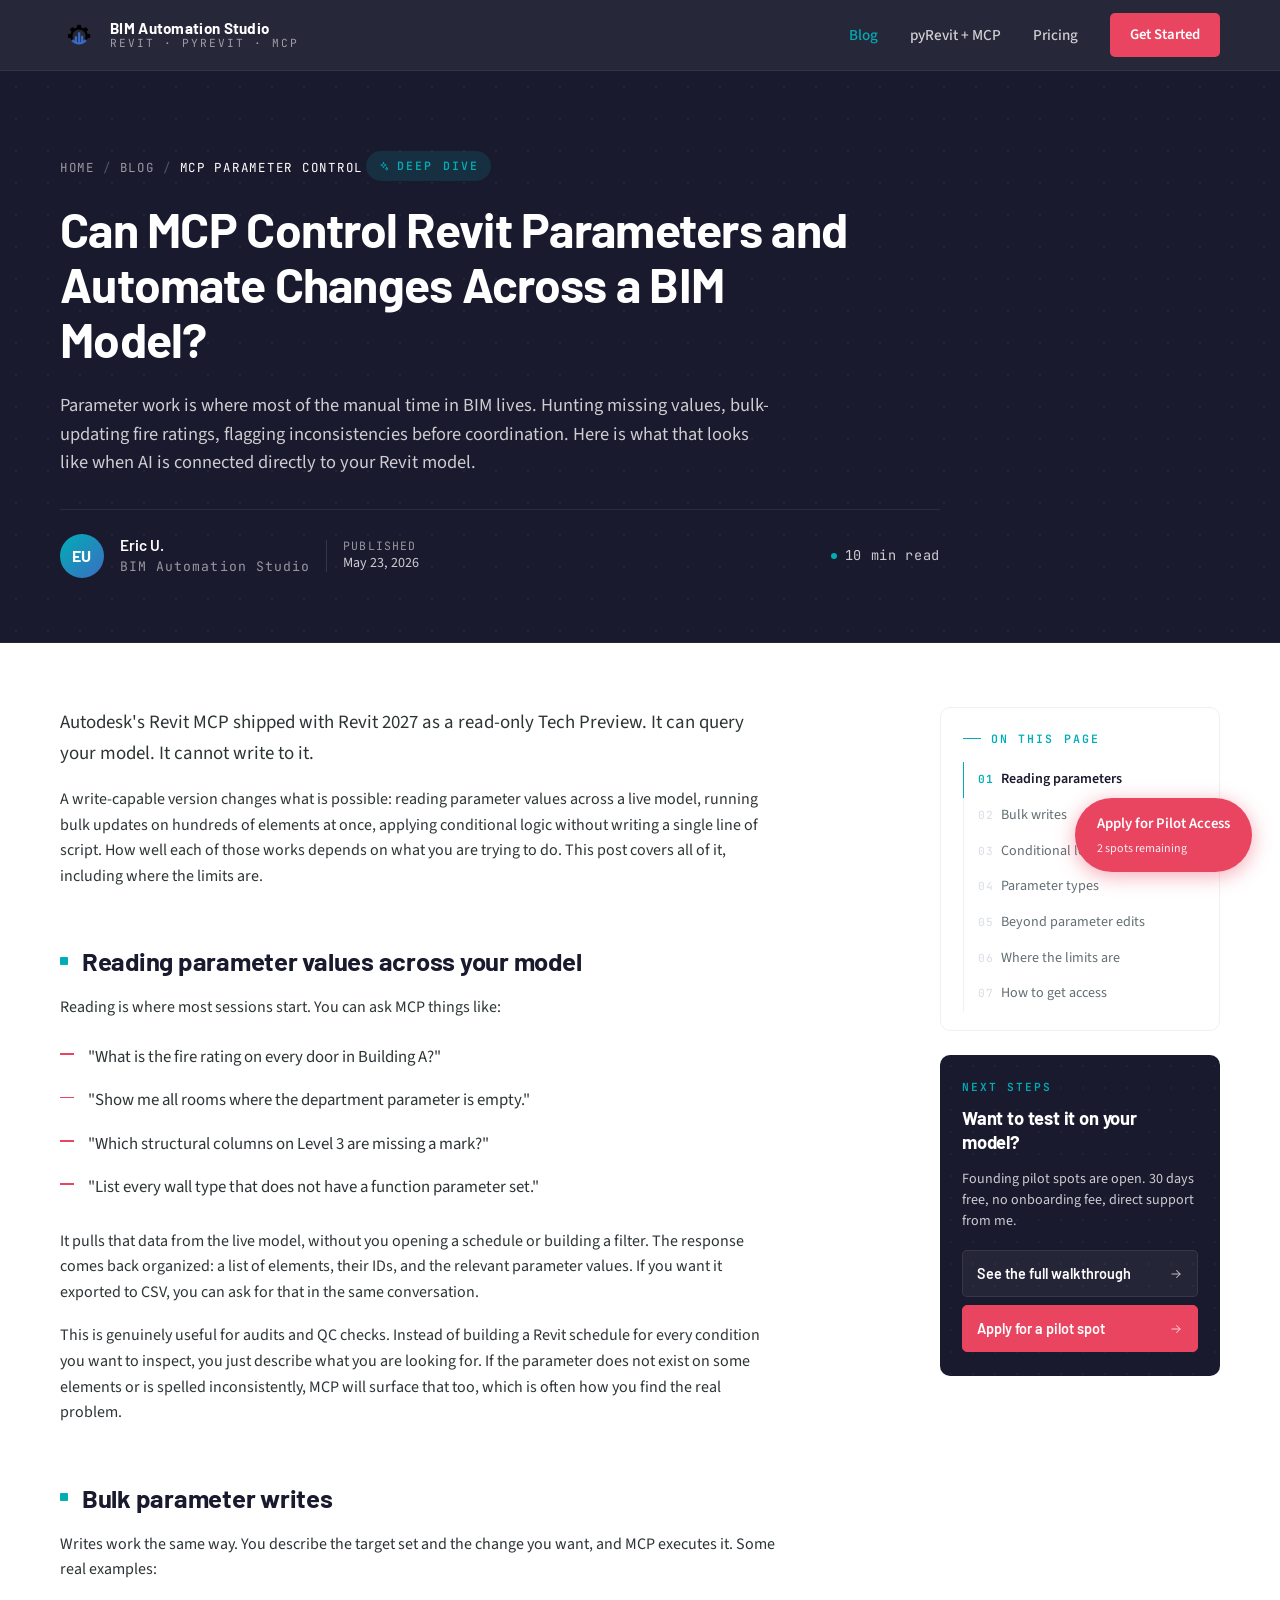
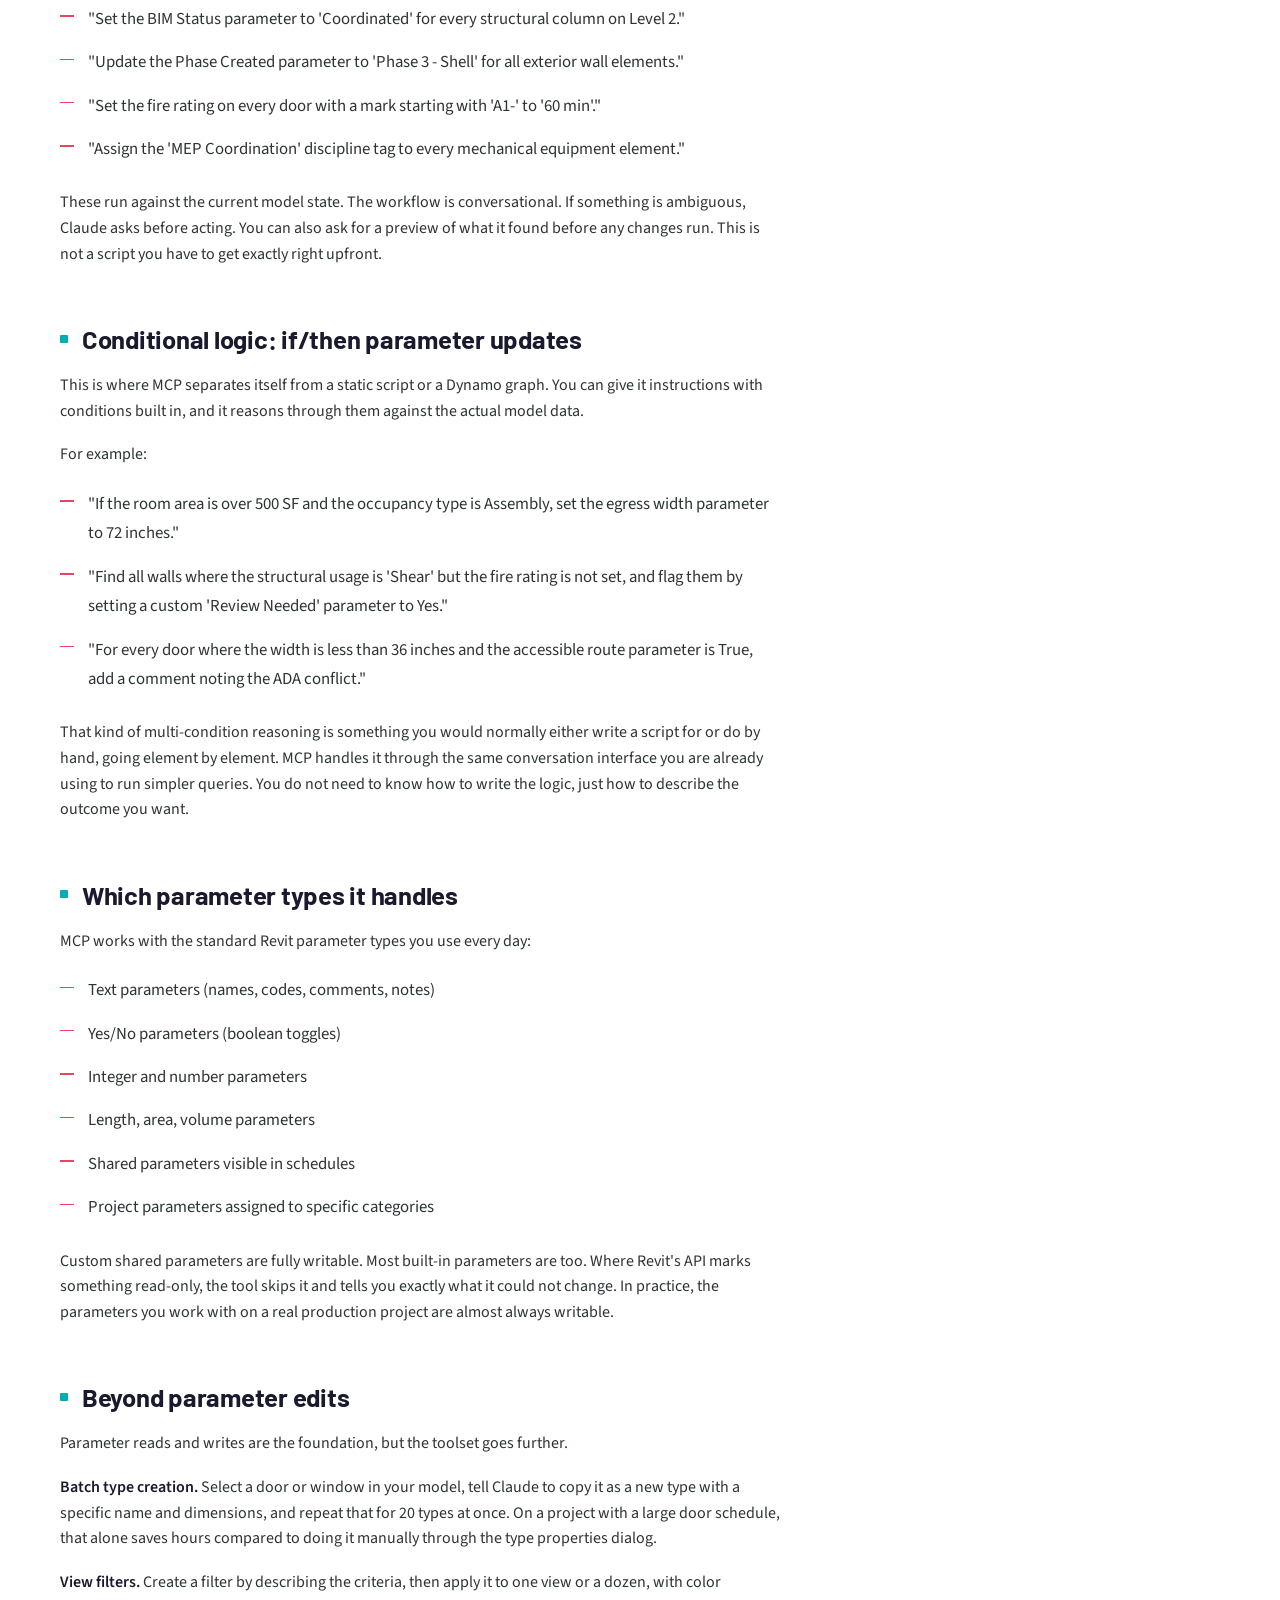
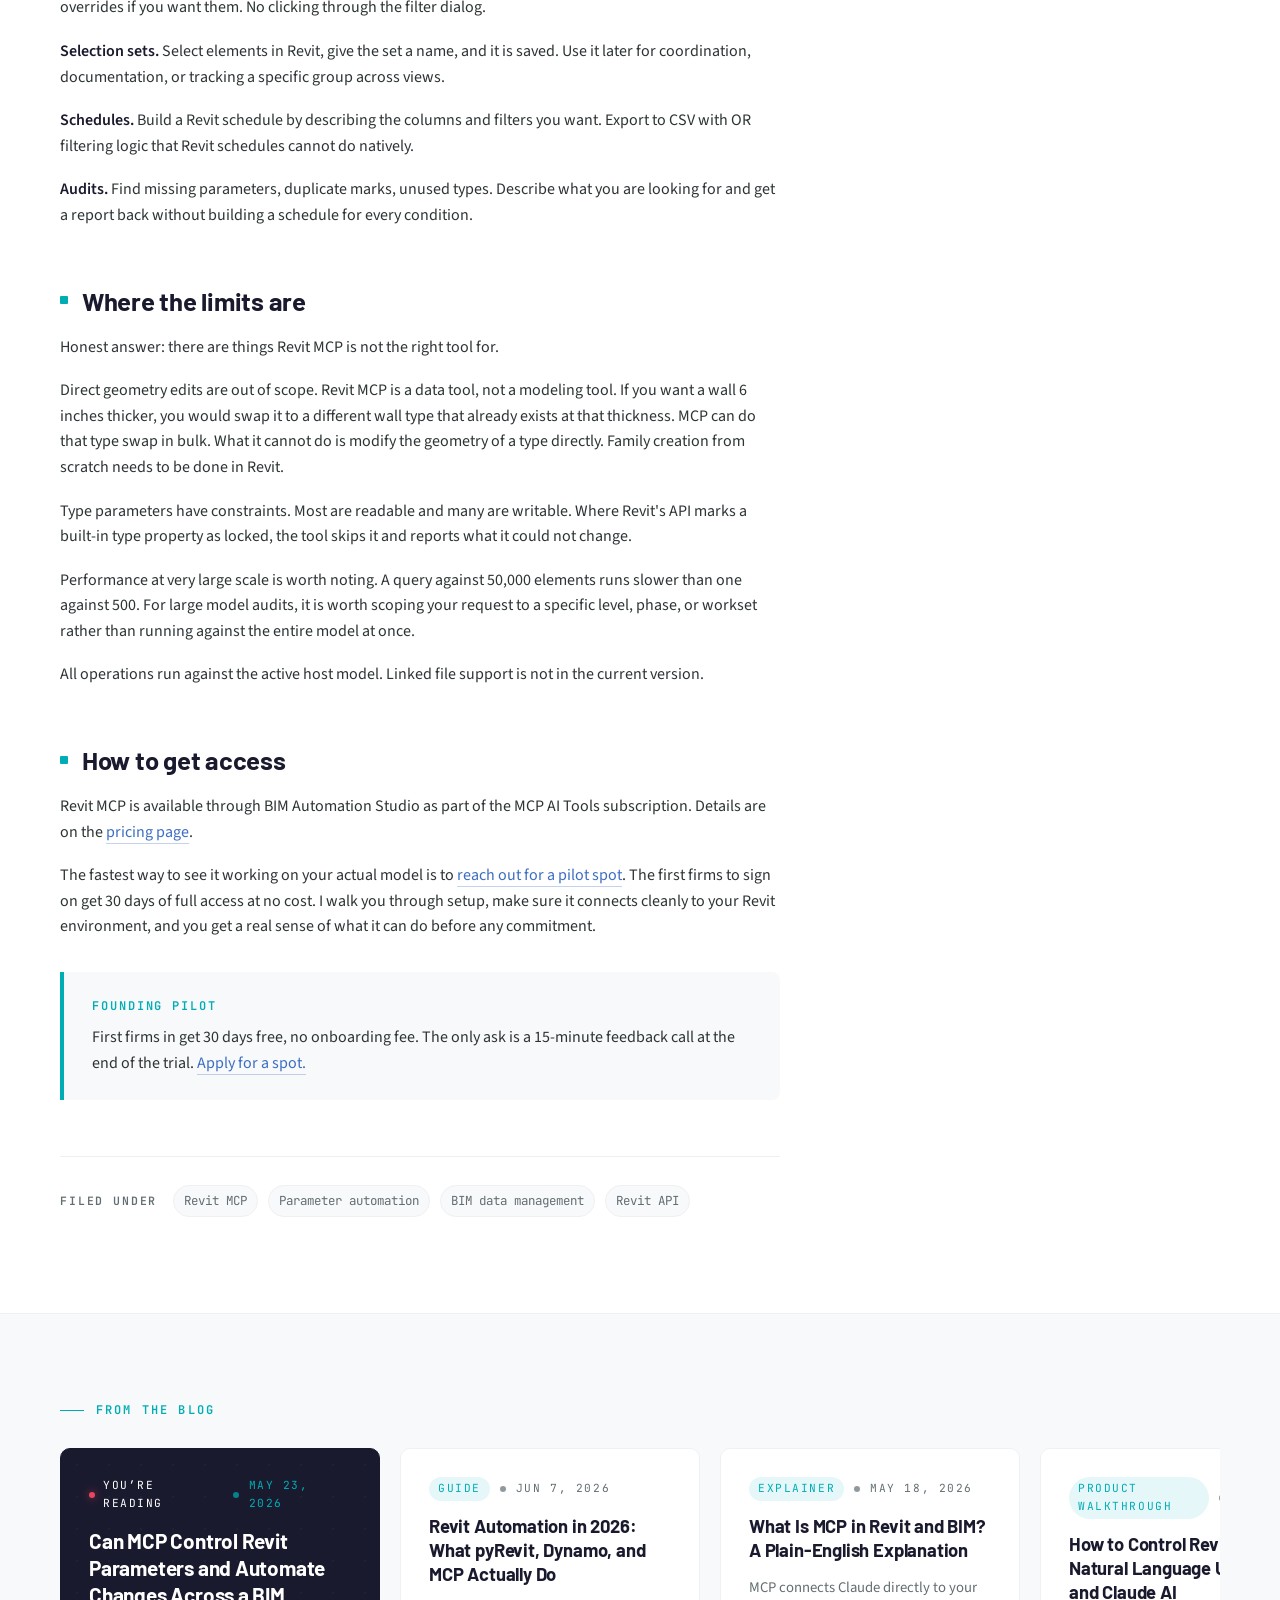
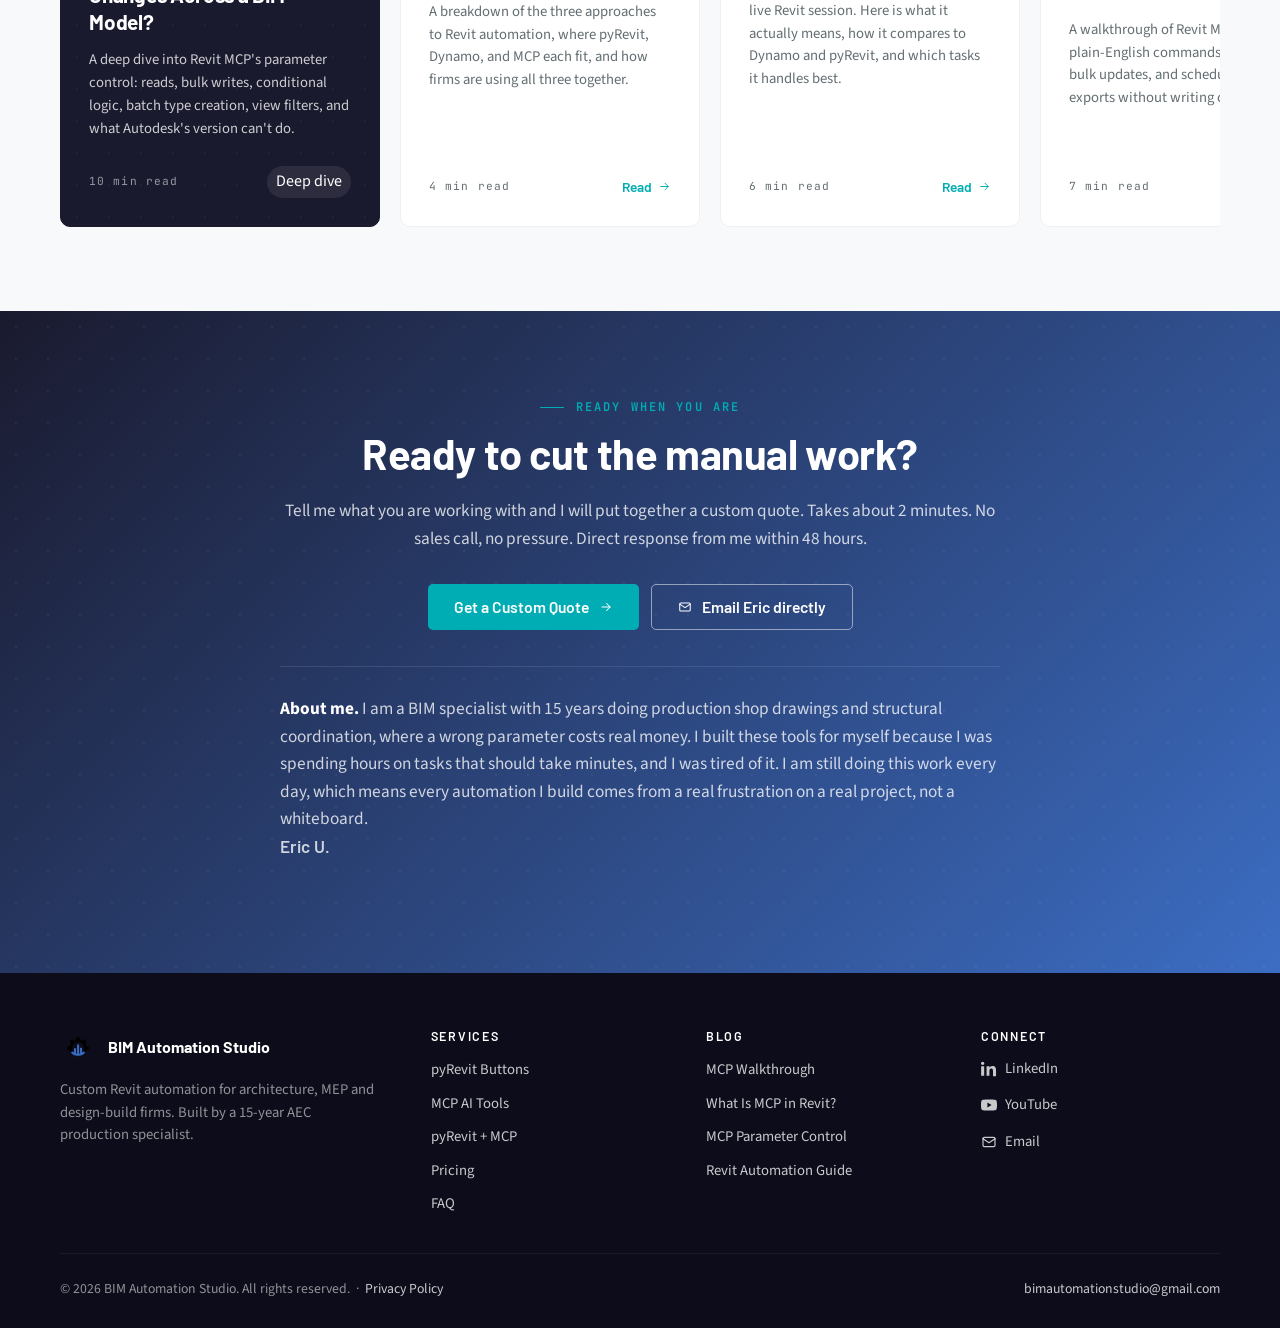
==== blog-can-mcp-control-revit-parameters.html @ d343e425 "Add VideoObject schema to Blog Post 2; sitewide swap engineering->design-build firms; homepage H1/me" ====
<!DOCTYPE html>
<html lang="en">
<head>
<meta charset="UTF-8">
<meta name="viewport" content="width=device-width, initial-scale=1.0">
<title>Can MCP Control Revit Parameters and Automate Changes Across a BIM Model? · BIM Automation Studio</title>
<meta name="description" content="MCP goes beyond Autodesk's read-only version. Here's what bulk parameter control actually looks like across 100+ elements, and where the current limits are.">
<link rel="icon" href="favicon.png">
<link rel="canonical" href="https://bim-automation-studio.github.io/blog-can-mcp-control-revit-parameters.html">

<script type="application/ld+json">
{
  "@context": "https://schema.org",
  "@type": "Article",
  "headline": "Can MCP Control Revit Parameters and Automate Changes Across a BIM Model?",
  "author": { "@type": "Person", "name": "Eric Upshur" },
  "publisher": { "@type": "Organization", "name": "BIM Automation Studio" },
  "datePublished": "2026-05-23"
}
</script>

<!-- Google Analytics -->
<script async src="https://www.googletagmanager.com/gtag/js?id=G-WV3SV10YQT"></script>
<script>
  window.dataLayer = window.dataLayer || [];
  function gtag(){dataLayer.push(arguments);}
  gtag('js', new Date());
  gtag('config', 'G-WV3SV10YQT');
</script>

<link rel="stylesheet" href="colors_and_type.css">
<style>
* { box-sizing: border-box; }
body { margin: 0; background: var(--bas-paper); }
img { max-width: 100%; display: block; }
.container { max-width: var(--container); margin: 0 auto; padding: 0 var(--container-pad); }

.eyebrow {
  font-family: var(--font-mono);
  font-size: 12px;
  letter-spacing: 0.18em;
  text-transform: uppercase;
  color: var(--bas-teal);
  font-weight: 600;
  display: inline-flex; align-items: center; gap: 12px;
}
.eyebrow::before { content:""; width:24px; height:1px; background: var(--bas-teal); display: inline-block; }

.btn {
  display: inline-flex; align-items: center; gap: 10px;
  padding: 14px 26px; border-radius: var(--radius-sm);
  font-family: var(--font-display); font-size: 0.98rem; font-weight: 600;
  text-decoration: none; border: 0; cursor: pointer;
  transition: all 0.2s ease; line-height: 1; white-space: nowrap;
}
.btn--primary { background: var(--bas-coral); color: #fff; }
.btn--primary:hover { background: #d63d56; transform: translateY(-1px); box-shadow: var(--shadow-cta); color: #fff; }
.btn--ghost { background: transparent; color: #fff; border: 1.5px solid rgba(255,255,255,0.5); }
.btn--ghost:hover { background: rgba(255,255,255,0.08); color: #fff; border-color: #fff; }
.btn--teal { background: var(--bas-teal); color: #fff; }
.btn--teal:hover { background: #019199; color: #fff; }

.nav {
  position: sticky; top: 0; z-index: 100;
  background: rgba(26,26,46,0.94);
  backdrop-filter: blur(8px);
  border-bottom: 1px solid rgba(255,255,255,0.06);
}
.nav__inner { display: flex; align-items: center; justify-content: space-between; height: 70px; }
.nav__brand { display: flex; align-items: center; gap: 12px; text-decoration: none; }
.nav__brand img { height: 38px; width: auto; }
.nav__brand-text { display: flex; flex-direction: column; line-height: 1; font-family: var(--font-display); }
.nav__brand-text strong { color: #fff; font-weight: 700; font-size: 0.95rem; letter-spacing: 0.02em; }
.nav__brand-text span { color: var(--bas-on-navy-dim); font-size: 0.7rem; letter-spacing: 0.18em; text-transform: uppercase; margin-top: 2px; font-family: var(--font-mono); }
.nav__links { display: flex; align-items: center; gap: 32px; }
.nav__link { color: var(--bas-on-navy-mut); text-decoration: none; font-size: 0.95rem; font-weight: 500; transition: color 0.2s; }
.nav__link:hover, .nav__link.active { color: var(--bas-teal); }
.nav__cta {
  background: var(--bas-coral); color: #fff; padding: 10px 20px; border-radius: var(--radius-sm);
  font-weight: 600; font-size: 0.92rem; text-decoration: none; transition: background 0.2s;
}
.nav__cta:hover { background: #d63d56; color: #fff; }
.nav__burger { display: none; background: transparent; border: 0; color: #fff; cursor: pointer; padding: 8px; line-height: 0; }

.article-hero {
  background: var(--bas-navy);
  color: #fff;
  padding: 80px 0 64px;
  position: relative; overflow: hidden;
  border-bottom: 1px solid rgba(255,255,255,0.06);
}
.article-hero::before {
  content:""; position:absolute; inset:0;
  background-image: var(--pattern-dots);
  background-size: var(--pattern-dots-size);
  opacity: 0.6; pointer-events: none;
}
.article-hero__inner { position: relative; z-index: 1; max-width: 880px; }
.article-hero__crumbs {
  display: inline-flex; align-items: center; gap: 8px;
  font-family: var(--font-mono); font-size: 0.78rem; letter-spacing: 0.14em; text-transform: uppercase;
  color: var(--bas-on-navy-dim); margin-bottom: 24px;
}
.article-hero__crumbs a { color: var(--bas-on-navy-dim); text-decoration: none; }
.article-hero__crumbs a:hover { color: var(--bas-teal); }
.article-hero__crumbs .sep { color: rgba(255,255,255,0.25); }
.article-hero__tag {
  display: inline-flex; align-items: center; gap: 8px;
  background: rgba(0,173,181,0.14); color: var(--bas-teal);
  padding: 6px 12px; border-radius: var(--radius-pill);
  font-family: var(--font-mono); font-size: 0.72rem;
  letter-spacing: 0.18em; text-transform: uppercase; font-weight: 600;
  margin-bottom: 20px;
}
.article-hero h1 {
  font-family: var(--font-display);
  font-size: clamp(2.1rem, 3.2vw + 1rem, 3rem);
  font-weight: 700; color: #fff; line-height: 1.15;
  letter-spacing: -0.015em; margin: 0 0 24px;
  max-width: 820px;
}
.article-hero__deck {
  font-size: 1.15rem; line-height: 1.55;
  color: var(--bas-on-navy-mut);
  max-width: 720px; margin: 0 0 32px;
}
.article-hero__byline {
  display: flex; align-items: center; gap: 16px;
  padding-top: 24px;
  border-top: 1px solid rgba(255,255,255,0.08);
}
.byline__avatar {
  width: 44px; height: 44px; border-radius: 50%;
  background: linear-gradient(135deg, var(--bas-teal), var(--bas-blue));
  display: grid; place-items: center;
  font-family: var(--font-display); font-weight: 700; color: #fff;
  font-size: 1rem; letter-spacing: 0.02em;
}
.byline__meta { display: flex; flex-direction: column; gap: 2px; line-height: 1.3; }
.byline__name { color: #fff; font-family: var(--font-display); font-weight: 600; font-size: 0.96rem; }
.byline__org { color: var(--bas-on-navy-dim); font-size: 0.82rem; font-family: var(--font-mono); letter-spacing: 0.08em; }
.byline__sep { width: 1px; height: 32px; background: rgba(255,255,255,0.12); }
.byline__date {
  color: var(--bas-on-navy-mut); font-size: 0.88rem; line-height: 1.3;
  display: flex; flex-direction: column;
}
.byline__date small { font-family: var(--font-mono); font-size: 0.72rem; letter-spacing: 0.1em; text-transform: uppercase; color: var(--bas-on-navy-dim); }
.byline__readtime {
  margin-left: auto;
  color: var(--bas-on-navy-mut); font-size: 0.85rem;
  font-family: var(--font-mono); letter-spacing: 0.05em;
  display: flex; align-items: center; gap: 8px;
}
.byline__readtime::before {
  content:""; width: 6px; height: 6px; border-radius: 50%;
  background: var(--bas-teal); flex-shrink: 0;
}

.article-shell {
  background: #fff;
  padding: 64px 0 96px;
}
.article-grid {
  display: grid;
  grid-template-columns: minmax(0, 1fr) 280px;
  gap: 64px;
  align-items: start;
}
.article {
  max-width: 720px;
  font-size: 1.05rem;
  line-height: 1.75;
  color: var(--bas-ink);
}
.article h2 {
  font-family: var(--font-display);
  font-size: 1.6rem;
  font-weight: 700;
  color: var(--bas-navy);
  letter-spacing: -0.01em;
  line-height: 1.25;
  margin: 56px 0 18px;
  scroll-margin-top: 90px;
  position: relative;
  padding-left: 22px;
}
.article h2::before {
  content:""; position: absolute; left: 0; top: 0.45em;
  width: 8px; height: 8px;
  background: var(--bas-teal);
  border-radius: 1px;
}
.article h2:first-child { margin-top: 0; }
.article p { margin: 0 0 18px; color: var(--bas-ink); }
.article p:first-child { font-size: 1.18rem; color: var(--bas-ink); line-height: 1.65; }
.article strong { color: var(--bas-navy); font-weight: 600; }
.article ul {
  margin: 0 0 22px;
  padding-left: 0;
  list-style: none;
}
.article ul li {
  position: relative;
  padding: 4px 0 4px 28px;
  margin-bottom: 6px;
}
.article ul li::before {
  content:"";
  position: absolute; left: 0; top: 0.85em;
  width: 14px; height: 1.5px;
  background: var(--bas-coral);
}
.article a { color: var(--bas-blue); border-bottom: 1px solid rgba(60,109,195,0.3); }
.article a:hover { color: var(--bas-teal); border-bottom-color: var(--bas-teal); }

.article-callout {
  background: var(--bas-paper);
  border-left: 4px solid var(--bas-teal);
  border-radius: 0 var(--radius-md) var(--radius-md) 0;
  padding: 24px 28px;
  margin: 32px 0;
}
.article-callout__label {
  font-family: var(--font-mono); font-size: 0.75rem;
  letter-spacing: 0.16em; text-transform: uppercase;
  color: var(--bas-teal); font-weight: 600;
  margin-bottom: 8px;
}
.article-callout p { margin: 0; font-size: 1rem; }

.article-tags {
  margin-top: 56px;
  padding-top: 28px;
  border-top: 1px solid var(--bas-line);
  display: flex; align-items: center; gap: 10px; flex-wrap: wrap;
}
.article-tags__label {
  font-family: var(--font-mono); font-size: 0.72rem;
  letter-spacing: 0.16em; text-transform: uppercase;
  color: var(--bas-ink-muted); font-weight: 600; margin-right: 6px;
}
.article-tag {
  display: inline-block;
  font-family: var(--font-mono); font-size: 0.78rem;
  padding: 4px 10px;
  background: var(--bas-paper);
  border: 1px solid var(--bas-line);
  border-radius: var(--radius-pill);
  color: var(--bas-ink-muted);
}

.sidebar {
  position: sticky;
  top: 90px;
  display: flex; flex-direction: column; gap: 24px;
}
.toc {
  background: #fff;
  border: 1px solid var(--bas-line);
  border-radius: var(--radius-lg);
  padding: 22px 22px 18px;
}
.toc__label {
  font-family: var(--font-mono); font-size: 0.72rem;
  letter-spacing: 0.18em; text-transform: uppercase;
  color: var(--bas-teal); font-weight: 600;
  margin-bottom: 14px;
  display: flex; align-items: center; gap: 10px;
}
.toc__label::before {
  content:""; width: 18px; height: 1px; background: var(--bas-teal);
}
.toc__list { list-style: none; margin: 0; padding: 0; counter-reset: toc; }
.toc__list li {
  counter-increment: toc;
  border-left: 1.5px solid var(--bas-line);
  margin: 0;
}
.toc__list li.is-active { border-left-color: var(--bas-teal); }
.toc__list a {
  display: block;
  padding: 8px 0 8px 14px;
  font-size: 0.88rem;
  color: var(--bas-ink-muted);
  text-decoration: none;
  line-height: 1.4;
  transition: color 0.15s;
  position: relative;
}
.toc__list a::before {
  content: counter(toc, decimal-leading-zero);
  font-family: var(--font-mono); font-size: 0.7rem;
  color: var(--bas-line-strong);
  margin-right: 8px;
  letter-spacing: 0.05em;
}
.toc__list a:hover { color: var(--bas-blue); }
.toc__list li.is-active a { color: var(--bas-navy); font-weight: 600; }
.toc__list li.is-active a::before { color: var(--bas-teal); }

.cta-card {
  background: var(--bas-navy);
  color: #fff;
  border-radius: var(--radius-lg);
  padding: 24px 22px;
  position: relative; overflow: hidden;
}
.cta-card::before {
  content:""; position:absolute; inset:0;
  background-image: var(--pattern-dots);
  background-size: 22px 22px;
  opacity: 0.5; pointer-events: none;
}
.cta-card > * { position: relative; z-index: 1; }
.cta-card__label {
  font-family: var(--font-mono); font-size: 0.7rem;
  letter-spacing: 0.18em; text-transform: uppercase;
  color: var(--bas-teal); font-weight: 600;
  margin-bottom: 10px;
}
.cta-card h3 {
  font-family: var(--font-display);
  font-size: 1.15rem; font-weight: 700;
  color: #fff; line-height: 1.3;
  margin: 0 0 14px;
}
.cta-card p {
  font-size: 0.88rem;
  color: var(--bas-on-navy-mut);
  line-height: 1.5;
  margin: 0 0 18px;
}
.cta-card__actions { display: flex; flex-direction: column; gap: 8px; }
.cta-card__action {
  display: flex; align-items: center; justify-content: space-between;
  padding: 11px 14px;
  background: rgba(255,255,255,0.05);
  border: 1px solid rgba(255,255,255,0.08);
  border-radius: var(--radius-sm);
  color: #fff; text-decoration: none;
  font-size: 0.9rem; font-family: var(--font-display); font-weight: 600;
  transition: all 0.2s;
}
.cta-card__action:hover { background: rgba(0,173,181,0.16); border-color: var(--bas-teal); color: #fff; }
.cta-card__action--primary { background: var(--bas-coral); border-color: var(--bas-coral); }
.cta-card__action--primary:hover { background: #d63d56; border-color: #d63d56; }
.cta-card__action svg { width: 14px; height: 14px; flex-shrink: 0; opacity: 0.7; }
.cta-card__action:hover svg { opacity: 1; transform: translateX(2px); transition: transform 0.2s; }

.final-cta { padding: 80px 0; background: var(--grad-hero); color: #fff; position: relative; overflow: hidden; text-align: center; }
.final-cta::before {
  content:""; position:absolute; inset:0;
  background-image: var(--pattern-dots);
  background-size: var(--pattern-dots-size);
  opacity: 0.7;
}
.final-cta__inner { position: relative; z-index: 1; max-width: 760px; margin: 0 auto; }
.final-cta h2 {
  color: #fff; font-family: var(--font-display);
  font-size: clamp(1.9rem, 2.6vw + 1rem, 2.6rem);
  font-weight: 700; line-height: 1.2;
  margin: 12px 0 18px;
}
.final-cta p {
  color: var(--bas-on-navy-mut);
  font-size: 1.08rem; line-height: 1.6;
  margin: 0 0 32px;
}
.final-cta__buttons {
  display: flex; gap: 12px; justify-content: center; flex-wrap: wrap;
  margin-bottom: 36px;
}
.final-cta__bio {
  margin-top: 28px; padding-top: 28px;
  border-top: 1px solid rgba(255,255,255,0.1);
  font-size: 0.95rem; color: var(--bas-on-navy-mut);
  line-height: 1.6; text-align: left;
}
.final-cta__bio strong { color: #fff; }
.final-cta__sig {
  margin-top: 14px;
  color: #fff; font-weight: 600;
  font-family: var(--font-display); letter-spacing: 0.02em;
}

.footer { background: #0c0c1a; color: var(--bas-on-navy-mut); padding: 56px 0 28px; }
.footer__top {
  display: grid; grid-template-columns: 1.4fr 1fr 1fr 1fr;
  gap: 36px;
  padding-bottom: 36px;
  border-bottom: 1px solid rgba(255,255,255,0.06);
}
.footer__brand { display: flex; align-items: center; gap: 12px; margin-bottom: 14px; }
.footer__brand img { height: 36px; }
.footer__brand strong { color: #fff; font-family: var(--font-display); font-size: 1rem; }
.footer__tag { color: var(--bas-on-navy-dim); font-size: 0.92rem; line-height: 1.55; max-width: 320px; margin: 0; }
.footer__col h4 {
  color: #fff; font-family: var(--font-display);
  font-size: 0.78rem; letter-spacing: 0.14em; text-transform: uppercase;
  margin: 0 0 14px; font-weight: 600;
}
.footer__col ul { list-style: none; margin: 0; padding: 0; display: flex; flex-direction: column; gap: 8px; }
.footer__col a {
  color: var(--bas-on-navy-mut); text-decoration: none; font-size: 0.92rem;
  display: inline-flex; align-items: center; gap: 8px;
}
.footer__col a:hover { color: var(--bas-teal); }
.footer__bottom {
  display: flex; justify-content: space-between; align-items: center;
  padding-top: 24px; font-size: 0.86rem;
  color: var(--bas-on-navy-dim);
  flex-wrap: wrap; gap: 12px;
}
.footer__bottom a { color: var(--bas-on-navy-mut); text-decoration: none; }
.footer__bottom a:hover { color: var(--bas-teal); }

.ic { width: 16px; height: 16px; stroke: currentColor; fill: none; stroke-width: 1.75; stroke-linecap: round; stroke-linejoin: round; flex-shrink: 0; }

@media (max-width: 1000px) {
  .article-grid { grid-template-columns: 1fr; gap: 40px; }
  .sidebar { position: static; order: 2; max-width: 720px; }
  .toc { display: none; }
  .footer__top { grid-template-columns: 1fr 1fr; }
}
@media (max-width: 720px) {
  .nav__links {
    display: none; position: absolute; top: 70px; left: 0; right: 0;
    background: var(--bas-navy); flex-direction: column; align-items: stretch;
    padding: 16px 20px 24px; gap: 4px;
    border-top: 1px solid rgba(255,255,255,0.06);
    border-bottom: 1px solid rgba(255,255,255,0.06);
  }
  .nav__links.open { display: flex; }
  .nav__links .nav__link { padding: 12px 0; font-size: 1rem; }
  .nav__cta { width: 100%; text-align: center; margin-top: 8px; }
  .nav__burger { display: inline-block; }
  .article-hero { padding: 48px 0 40px; }
  .article-hero h1 { font-size: 1.85rem; }
  .article-hero__deck { font-size: 1rem; }
  .article-hero__byline { flex-wrap: wrap; }
  .byline__readtime { margin-left: 0; width: 100%; padding-top: 8px; }
  .article-shell { padding: 40px 0 64px; }
  .article { font-size: 1rem; }
  .article h2 { font-size: 1.35rem; margin-top: 40px; }
  .footer__top { grid-template-columns: 1fr; }
  .footer__bottom { flex-direction: column; align-items: flex-start; }
}

/* ============================================================
   BLOG FEED: "From the blog"
   ============================================================ */
.blog-feed { background: var(--bas-paper); padding: 80px 0; border-top: 1px solid var(--bas-line); }
.blog-feed__head { display: flex; align-items: end; justify-content: space-between; margin-bottom: 36px; gap: 24px; flex-wrap: wrap; }
.blog-feed__title { font-family: var(--font-display); font-size: clamp(1.6rem, 1.4vw + 1rem, 2rem); font-weight: 700; color: var(--bas-navy); line-height: 1.2; margin: 8px 0 0; max-width: 520px; }
.blog-feed__sub { color: var(--bas-ink-muted); font-size: 1rem; line-height: 1.55; max-width: 460px; margin: 0; }
.blog-feed__scroll-wrapper { position: relative; }
.blog-feed__grid { display: flex; gap: 20px; overflow-x: auto; scroll-behavior: smooth; scrollbar-width: none; -ms-overflow-style: none; padding-bottom: 4px; }
.blog-feed__grid::-webkit-scrollbar { display: none; }
.blog-feed__arrow { position: absolute; top: 50%; transform: translateY(-50%); background: #fff; border: 1px solid var(--bas-line); width: 36px; height: 36px; border-radius: 50%; display: flex; align-items: center; justify-content: center; cursor: pointer; z-index: 10; opacity: 0; transition: opacity 0.2s; box-shadow: 0 2px 8px rgba(0,0,0,0.1); color: var(--bas-navy); }
.blog-feed__scroll-wrapper:hover .blog-feed__arrow { opacity: 1; }
.blog-feed__arrow--left { left: -18px; }
.blog-feed__arrow--right { right: -18px; }
@media (max-width: 900px) { .blog-feed__arrow { opacity: 0.8; } }
.post-card {
  display: flex; flex-direction: column; gap: 14px;
  flex: 0 0 300px; min-width: 300px;
  padding: 28px;
  background: #fff;
  border: 1px solid var(--bas-line);
  border-radius: var(--radius-lg);
  text-decoration: none; color: inherit;
  transition: transform 0.2s ease, border-color 0.2s ease, box-shadow 0.2s ease;
  position: relative;
  min-height: 240px;
}
.post-card--current { background: var(--bas-navy); color: #fff; border-color: var(--bas-navy); cursor: default; flex: 0 0 320px; min-width: 320px; }
.post-card--current::before { content:""; position:absolute; inset:0; border-radius: var(--radius-lg); background-image: var(--pattern-dots); background-size: var(--pattern-dots-size); opacity: 0.45; pointer-events: none; }
.post-card--current > * { position: relative; z-index: 1; }
.post-card--upcoming { border-style: dashed; background: transparent; cursor: default; }
.post-card:not(.post-card--current):not(.post-card--upcoming):hover { transform: translateY(-2px); border-color: var(--bas-teal); box-shadow: var(--shadow-lift); }
.post-card__meta { display: flex; align-items: center; gap: 10px; font-family: var(--font-mono); font-size: 0.7rem; letter-spacing: 0.14em; text-transform: uppercase; color: var(--bas-ink-muted); }
.post-card--current .post-card__meta { color: var(--bas-teal); }
.post-card__meta-dot { width: 6px; height: 6px; border-radius: 50%; background: currentColor; opacity: 0.7; }
.post-card__tag { background: rgba(0,173,181,0.1); color: var(--bas-teal); padding: 3px 9px; border-radius: var(--radius-pill); }
.post-card--current .post-card__tag { background: rgba(0,173,181,0.18); }
.post-card__title { font-family: var(--font-display); font-size: 1.15rem; font-weight: 700; line-height: 1.3; color: var(--bas-navy); margin: 0; }
.post-card--current .post-card__title { color: #fff; font-size: 1.3rem; }
.post-card--upcoming .post-card__title { color: var(--bas-ink-muted); font-style: italic; font-weight: 500; }
.post-card__excerpt { color: var(--bas-ink-muted); font-size: 0.92rem; line-height: 1.55; margin: 0; }
.post-card--current .post-card__excerpt { color: var(--bas-on-navy-mut); }
.post-card__foot { margin-top: auto; display: flex; align-items: center; justify-content: space-between; padding-top: 12px; }
.post-card__readtime { font-family: var(--font-mono); font-size: 0.7rem; letter-spacing: 0.1em; color: var(--bas-ink-muted); }
.post-card--current .post-card__readtime { color: var(--bas-on-navy-dim); }
.post-card__cta { font-family: var(--font-display); font-weight: 600; font-size: 0.86rem; color: var(--bas-teal); display: inline-flex; align-items: center; gap: 6px; }
.post-card__cta svg { width: 14px; height: 14px; transition: transform 0.2s ease; }
.post-card:hover .post-card__cta svg { transform: translateX(3px); }
.post-card__youre-here { display: inline-flex; align-items: center; gap: 8px; font-family: var(--font-mono); font-size: 0.7rem; letter-spacing: 0.14em; text-transform: uppercase; color: #fff; }
.post-card__youre-here::before { content:""; width: 6px; height: 6px; border-radius: 50%; background: var(--bas-coral); box-shadow: 0 0 8px rgba(233,69,96,0.7); }
.post-card__upcoming-badge { display: inline-flex; align-items: center; gap: 8px; font-family: var(--font-mono); font-size: 0.7rem; letter-spacing: 0.14em; text-transform: uppercase; color: var(--bas-ink-muted); }
.post-card__upcoming-badge::before { content:"···"; letter-spacing: 0.05em; color: var(--bas-coral); }

/* ── FLOATING CTA ── */
.floating-cta {
  position: fixed; bottom: 28px; right: 28px; z-index: 999;
  background: var(--bas-coral); color: #fff;
  padding: 14px 22px; border-radius: var(--radius-pill);
  font-family: var(--font-body); font-weight: 600; font-size: 0.92rem;
  text-decoration: none; white-space: nowrap;
  box-shadow: 0 4px 20px rgba(233,69,96,0.45);
  transition: background 0.2s, transform 0.2s, box-shadow 0.2s;
}
.floating-cta:hover { background: #d63d56; transform: translateY(-2px); box-shadow: 0 6px 28px rgba(233,69,96,0.55); color: #fff; }
</style>
</head>
<body>

<svg width="0" height="0" style="position:absolute;width:0;height:0;overflow:hidden" aria-hidden="true">
  <defs>
    <symbol id="i-arrow-right" viewBox="0 0 24 24"><path d="M5 12h14"/><path d="M13 6l6 6-6 6"/></symbol>
    <symbol id="i-mail" viewBox="0 0 24 24"><path d="M3 7l9 6 9-6"/><rect x="3" y="5" width="18" height="14" rx="2"/></symbol>
    <symbol id="i-linkedin" viewBox="0 0 24 24" fill="currentColor" stroke="none"><path d="M4.98 3.5C4.98 4.88 3.87 6 2.5 6S0 4.88 0 3.5 1.12 1 2.5 1s2.48 1.12 2.48 2.5zM.22 8h4.56v14H.22V8zM8.34 8h4.37v1.92h.06c.61-1.15 2.1-2.36 4.32-2.36 4.62 0 5.47 3.04 5.47 7v8.44h-4.56v-7.49c0-1.79-.04-4.1-2.5-4.1-2.5 0-2.88 1.95-2.88 3.97V22H8.34V8z"/></symbol>
    <symbol id="i-youtube" viewBox="0 0 24 24" fill="currentColor" stroke="none"><path d="M23.5 6.2a3 3 0 0 0-2.1-2.1C19.5 3.6 12 3.6 12 3.6s-7.5 0-9.4.5A3 3 0 0 0 .5 6.2C0 8.1 0 12 0 12s0 3.9.5 5.8a3 3 0 0 0 2.1 2.1c1.9.5 9.4.5 9.4.5s7.5 0 9.4-.5a3 3 0 0 0 2.1-2.1c.5-1.9.5-5.8.5-5.8s0-3.9-.5-5.8zM9.6 15.6V8.4l6.3 3.6-6.3 3.6z"/></symbol>
    <symbol id="i-menu" viewBox="0 0 24 24"><path d="M3 6h18"/><path d="M3 12h18"/><path d="M3 18h18"/></symbol>
    <symbol id="i-sparkles" viewBox="0 0 24 24"><path d="M12 3l1.5 4.5L18 9l-4.5 1.5L12 15l-1.5-4.5L6 9l4.5-1.5L12 3z"/><path d="M19 14l.7 2.1L22 17l-2.3.9L19 20l-.7-2.1L16 17l2.3-.9L19 14z"/></symbol>
  </defs>
</svg>

<!-- NAV -->
<header class="nav">
  <div class="container nav__inner">
    <a href="index.html" class="nav__brand" aria-label="BIM Automation Studio">
      <img src="assets/logo-transparent.png" alt="">
      <span class="nav__brand-text"><strong>BIM Automation Studio</strong><span>Revit · pyRevit · MCP</span></span>
    </a>
    <button class="nav__burger" aria-label="Menu" id="burger"><svg class="ic" style="width:24px;height:24px"><use href="#i-menu"/></svg></button>
    <nav class="nav__links" id="nav-links">
      <a href="blog.html" class="nav__link active">Blog</a>
      <a href="pyrevit-mcp.html" class="nav__link">pyRevit + MCP</a>
      <a href="pricing.html" class="nav__link">Pricing</a>
      <a href="pricing.html#get-in-touch" class="nav__cta">Get Started</a>
    </nav>
  </div>
</header>

<!-- ARTICLE HERO -->
<section class="article-hero">
  <div class="container">
    <div class="article-hero__inner">
      <div class="article-hero__crumbs">
        <a href="index.html">Home</a>
        <span class="sep">/</span>
        <a href="blog.html">Blog</a>
        <span class="sep">/</span>
        <span style="color:#fff">MCP parameter control</span>
      </div>
      <span class="article-hero__tag"><svg class="ic" style="width:11px;height:11px"><use href="#i-sparkles"/></svg> Deep dive</span>
      <h1>Can MCP Control Revit Parameters and Automate Changes Across a BIM Model?</h1>
      <p class="article-hero__deck">Parameter work is where most of the manual time in BIM lives. Hunting missing values, bulk-updating fire ratings, flagging inconsistencies before coordination. Here is what that looks like when AI is connected directly to your Revit model.</p>
      <div class="article-hero__byline">
        <div class="byline__avatar">EU</div>
        <div class="byline__meta">
          <span class="byline__name">Eric U.</span>
          <span class="byline__org">BIM Automation Studio</span>
        </div>
        <div class="byline__sep"></div>
        <div class="byline__date">
          <small>Published</small>
          <span>May 23, 2026</span>
        </div>
        <span class="byline__readtime">10 min read</span>
      </div>
    </div>
  </div>
</section>

<!-- ARTICLE BODY -->
<section class="article-shell">
  <div class="container">
    <div class="article-grid">

      <article class="article">

        <p>Autodesk's Revit MCP shipped with Revit 2027 as a read-only Tech Preview. It can query your model. It cannot write to it.</p>
        <p>A write-capable version changes what is possible: reading parameter values across a live model, running bulk updates on hundreds of elements at once, applying conditional logic without writing a single line of script. How well each of those works depends on what you are trying to do. This post covers all of it, including where the limits are.</p>

        <h2 id="reading-parameters">Reading parameter values across your model</h2>
        <p>Reading is where most sessions start. You can ask MCP things like:</p>
        <ul>
          <li>"What is the fire rating on every door in Building A?"</li>
          <li>"Show me all rooms where the department parameter is empty."</li>
          <li>"Which structural columns on Level 3 are missing a mark?"</li>
          <li>"List every wall type that does not have a function parameter set."</li>
        </ul>
        <p>It pulls that data from the live model, without you opening a schedule or building a filter. The response comes back organized: a list of elements, their IDs, and the relevant parameter values. If you want it exported to CSV, you can ask for that in the same conversation.</p>
        <p>This is genuinely useful for audits and QC checks. Instead of building a Revit schedule for every condition you want to inspect, you just describe what you are looking for. If the parameter does not exist on some elements or is spelled inconsistently, MCP will surface that too, which is often how you find the real problem.</p>

        <h2 id="bulk-writes">Bulk parameter writes</h2>
        <p>Writes work the same way. You describe the target set and the change you want, and MCP executes it. Some real examples:</p>
        <ul>
          <li>"Set the BIM Status parameter to 'Coordinated' for every structural column on Level 2."</li>
          <li>"Update the Phase Created parameter to 'Phase 3 - Shell' for all exterior wall elements."</li>
          <li>"Set the fire rating on every door with a mark starting with 'A1-' to '60 min'."</li>
          <li>"Assign the 'MEP Coordination' discipline tag to every mechanical equipment element."</li>
        </ul>
        <p>These run against the current model state. The workflow is conversational. If something is ambiguous, Claude asks before acting. You can also ask for a preview of what it found before any changes run. This is not a script you have to get exactly right upfront.</p>

        <h2 id="conditional-logic">Conditional logic: if/then parameter updates</h2>
        <p>This is where MCP separates itself from a static script or a Dynamo graph. You can give it instructions with conditions built in, and it reasons through them against the actual model data.</p>
        <p>For example:</p>
        <ul>
          <li>"If the room area is over 500 SF and the occupancy type is Assembly, set the egress width parameter to 72 inches."</li>
          <li>"Find all walls where the structural usage is 'Shear' but the fire rating is not set, and flag them by setting a custom 'Review Needed' parameter to Yes."</li>
          <li>"For every door where the width is less than 36 inches and the accessible route parameter is True, add a comment noting the ADA conflict."</li>
        </ul>
        <p>That kind of multi-condition reasoning is something you would normally either write a script for or do by hand, going element by element. MCP handles it through the same conversation interface you are already using to run simpler queries. You do not need to know how to write the logic, just how to describe the outcome you want.</p>

        <h2 id="what-types">Which parameter types it handles</h2>
        <p>MCP works with the standard Revit parameter types you use every day:</p>
        <ul>
          <li>Text parameters (names, codes, comments, notes)</li>
          <li>Yes/No parameters (boolean toggles)</li>
          <li>Integer and number parameters</li>
          <li>Length, area, volume parameters</li>
          <li>Shared parameters visible in schedules</li>
          <li>Project parameters assigned to specific categories</li>
        </ul>
        <p>Custom shared parameters are fully writable. Most built-in parameters are too. Where Revit's API marks something read-only, the tool skips it and tells you exactly what it could not change. In practice, the parameters you work with on a real production project are almost always writable.</p>

        <h2 id="beyond-parameters">Beyond parameter edits</h2>
        <p>Parameter reads and writes are the foundation, but the toolset goes further.</p>
        <p><strong>Batch type creation.</strong> Select a door or window in your model, tell Claude to copy it as a new type with a specific name and dimensions, and repeat that for 20 types at once. On a project with a large door schedule, that alone saves hours compared to doing it manually through the type properties dialog.</p>
        <p><strong>View filters.</strong> Create a filter by describing the criteria, then apply it to one view or a dozen, with color overrides if you want them. No clicking through the filter dialog.</p>
        <p><strong>Selection sets.</strong> Select elements in Revit, give the set a name, and it is saved. Use it later for coordination, documentation, or tracking a specific group across views.</p>
        <p><strong>Schedules.</strong> Build a Revit schedule by describing the columns and filters you want. Export to CSV with OR filtering logic that Revit schedules cannot do natively.</p>
        <p><strong>Audits.</strong> Find missing parameters, duplicate marks, unused types. Describe what you are looking for and get a report back without building a schedule for every condition.</p>

        <h2 id="limits">Where the limits are</h2>
        <p>Honest answer: there are things Revit MCP is not the right tool for.</p>
        <p>Direct geometry edits are out of scope. Revit MCP is a data tool, not a modeling tool. If you want a wall 6 inches thicker, you would swap it to a different wall type that already exists at that thickness. MCP can do that type swap in bulk. What it cannot do is modify the geometry of a type directly. Family creation from scratch needs to be done in Revit.</p>
        <p>Type parameters have constraints. Most are readable and many are writable. Where Revit's API marks a built-in type property as locked, the tool skips it and reports what it could not change.</p>
        <p>Performance at very large scale is worth noting. A query against 50,000 elements runs slower than one against 500. For large model audits, it is worth scoping your request to a specific level, phase, or workset rather than running against the entire model at once.</p>
        <p>All operations run against the active host model. Linked file support is not in the current version.</p>

        <h2 id="how-to-get-it">How to get access</h2>
        <p>Revit MCP is available through BIM Automation Studio as part of the MCP AI Tools subscription. Details are on the <a href="pricing.html">pricing page</a>.</p>
        <p>The fastest way to see it working on your actual model is to <a href="pricing.html#get-in-touch">reach out for a pilot spot</a>. The first firms to sign on get 30 days of full access at no cost. I walk you through setup, make sure it connects cleanly to your Revit environment, and you get a real sense of what it can do before any commitment.</p>

        <div class="article-callout">
          <div class="article-callout__label">Founding pilot</div>
          <p>First firms in get 30 days free, no onboarding fee. The only ask is a 15-minute feedback call at the end of the trial. <a href="pricing.html#get-in-touch">Apply for a spot.</a></p>
        </div>

        <div class="article-tags">
          <span class="article-tags__label">Filed under</span>
          <span class="article-tag">Revit MCP</span>
          <span class="article-tag">Parameter automation</span>
          <span class="article-tag">BIM data management</span>
          <span class="article-tag">Revit API</span>
        </div>
      </article>

      <!-- SIDEBAR -->
      <aside class="sidebar" aria-label="Article sidebar">
        <nav class="toc" aria-label="Table of contents">
          <div class="toc__label">On this page</div>
          <ol class="toc__list" id="toc-list">
            <li><a href="#reading-parameters">Reading parameters</a></li>
            <li><a href="#bulk-writes">Bulk writes</a></li>
            <li><a href="#conditional-logic">Conditional logic</a></li>
            <li><a href="#what-types">Parameter types</a></li>
            <li><a href="#beyond-parameters">Beyond parameter edits</a></li>
            <li><a href="#limits">Where the limits are</a></li>
            <li><a href="#how-to-get-it">How to get access</a></li>
          </ol>
        </nav>

        <div class="cta-card">
          <div class="cta-card__label">Next steps</div>
          <h3>Want to test it on your model?</h3>
          <p>Founding pilot spots are open. 30 days free, no onboarding fee, direct support from me.</p>
          <div class="cta-card__actions">
            <a href="blog-revit-mcp-natural-language-control.html" class="cta-card__action">
              <span>See the full walkthrough</span>
              <svg class="ic"><use href="#i-arrow-right"/></svg>
            </a>
            <a href="pricing.html#get-in-touch" class="cta-card__action cta-card__action--primary">
              <span>Apply for a pilot spot</span>
              <svg class="ic"><use href="#i-arrow-right"/></svg>
            </a>
          </div>
        </div>
      </aside>

    </div>
  </div>
</section>

<!-- BLOG FEED -->
<section class="blog-feed" aria-label="More from the blog">
  <div class="container">
    <div class="blog-feed__head" style="display:block;margin-bottom:28px;">
      <div class="eyebrow" style="color:var(--bas-teal)"><span>From the blog</span></div>
    </div>
    <div class="blog-feed__scroll-wrapper">
      <button class="blog-feed__arrow blog-feed__arrow--left" aria-label="Scroll left">
        <svg style="width:16px;height:16px" fill="none" stroke="currentColor" stroke-width="2" viewBox="0 0 24 24"><path d="M15 18l-6-6 6-6"/></svg>
      </button>
      <div class="blog-feed__grid">

        <article class="post-card post-card--current" aria-current="page">
          <div class="post-card__meta">
            <span class="post-card__youre-here">You&rsquo;re reading</span>
            <span class="post-card__meta-dot"></span>
            <span>May 23, 2026</span>
          </div>
          <h3 class="post-card__title">Can MCP Control Revit Parameters and Automate Changes Across a BIM Model?</h3>
          <p class="post-card__excerpt">A deep dive into Revit MCP's parameter control: reads, bulk writes, conditional logic, batch type creation, view filters, and what Autodesk's version can't do.</p>
          <div class="post-card__foot">
            <span class="post-card__readtime">10 min read</span>
            <span class="post-card__tag" style="background:rgba(255,255,255,0.08);color:#fff">Deep dive</span>
          </div>
        </article>

        <a href="blog-revit-workflow-automation-guide.html" class="post-card">
          <div class="post-card__meta">
            <span class="post-card__tag">Guide</span>
            <span class="post-card__meta-dot"></span>
            <span>Jun 7, 2026</span>
          </div>
          <h3 class="post-card__title">Revit Automation in 2026: What pyRevit, Dynamo, and MCP Actually Do</h3>
          <p class="post-card__excerpt">A breakdown of the three approaches to Revit automation, where pyRevit, Dynamo, and MCP each fit, and how firms are using all three together.</p>
          <div class="post-card__foot">
            <span class="post-card__readtime">4 min read</span>
            <span class="post-card__cta">Read <svg class="ic" style="width:13px;height:13px"><use href="#i-arrow-right"/></svg></span>
          </div>
        </a>

        <a href="blog-what-is-mcp-in-revit-bim.html" class="post-card">
          <div class="post-card__meta">
            <span class="post-card__tag">Explainer</span>
            <span class="post-card__meta-dot"></span>
            <span>May 18, 2026</span>
          </div>
          <h3 class="post-card__title">What Is MCP in Revit and BIM? A Plain-English Explanation</h3>
          <p class="post-card__excerpt">MCP connects Claude directly to your live Revit session. Here is what it actually means, how it compares to Dynamo and pyRevit, and which tasks it handles best.</p>
          <div class="post-card__foot">
            <span class="post-card__readtime">6 min read</span>
            <span class="post-card__cta">Read <svg class="ic" style="width:13px;height:13px"><use href="#i-arrow-right"/></svg></span>
          </div>
        </a>

        <a href="blog-revit-mcp-natural-language-control.html" class="post-card">
          <div class="post-card__meta">
            <span class="post-card__tag">Product walkthrough</span>
            <span class="post-card__meta-dot"></span>
            <span>Apr 28, 2026</span>
          </div>
          <h3 class="post-card__title">How to Control Revit with Natural Language Using MCP and Claude AI</h3>
          <p class="post-card__excerpt">A walkthrough of Revit MCP, covering plain-English commands, conditional bulk updates, and schedule and CSV exports without writing code.</p>
          <div class="post-card__foot">
            <span class="post-card__readtime">7 min read</span>
            <span class="post-card__cta">Read <svg class="ic" style="width:13px;height:13px"><use href="#i-arrow-right"/></svg></span>
          </div>
        </a>

      </div>
      <button class="blog-feed__arrow blog-feed__arrow--right" aria-label="Scroll right">
        <svg style="width:16px;height:16px" fill="none" stroke="currentColor" stroke-width="2" viewBox="0 0 24 24"><path d="M9 18l6-6-6-6"/></svg>
      </button>
    </div>
  </div>
</section>

<!-- FINAL CTA -->
<section class="final-cta" id="final-cta">
  <div class="container final-cta__inner">
    <div class="eyebrow" style="justify-content:center;display:inline-flex;color:var(--bas-teal)"><span>Ready when you are</span></div>
    <h2>Ready to cut the manual work?</h2>
    <p>Tell me what you are working with and I will put together a custom quote. Takes about 2 minutes. No sales call, no pressure. Direct response from me within 48 hours.</p>
    <div class="final-cta__buttons">
      <a href="pricing.html#get-in-touch" class="btn btn--teal">Get a Custom Quote <svg class="ic" style="width:14px;height:14px"><use href="#i-arrow-right"/></svg></a>
      <a href="mailto:bimautomationstudio@gmail.com" class="btn btn--ghost"><svg class="ic" style="width:14px;height:14px"><use href="#i-mail"/></svg> Email Eric directly</a>
    </div>
    <div class="final-cta__bio">
      <p style="margin:0"><strong>About me.</strong> I am a BIM specialist with 15 years doing production shop drawings and structural coordination, where a wrong parameter costs real money. I built these tools for myself because I was spending hours on tasks that should take minutes, and I was tired of it. I am still doing this work every day, which means every automation I build comes from a real frustration on a real project, not a whiteboard.</p>
      <p class="final-cta__sig">Eric U.</p>
    </div>
  </div>
</section>

<!-- FOOTER -->
<footer class="footer">
  <div class="container">
    <div class="footer__top">
      <div>
        <div class="footer__brand">
          <img src="assets/logo-transparent.png" alt="">
          <strong>BIM Automation Studio</strong>
        </div>
        <p class="footer__tag">Custom Revit automation for architecture, MEP and design-build firms. Built by a 15-year AEC production specialist.</p>
      </div>
      <div class="footer__col">
        <h4>Services</h4>
        <ul>
          <li><a href="index.html#services">pyRevit Buttons</a></li>
          <li><a href="index.html#services">MCP AI Tools</a></li>
          <li><a href="pyrevit-mcp.html">pyRevit + MCP</a></li>
          <li><a href="pricing.html">Pricing</a></li>
          <li><a href="pricing.html#faq">FAQ</a></li>
        </ul>
      </div>
      <div class="footer__col">
        <h4><a href="blog.html" style="color:inherit;text-decoration:none;font-size:inherit;">Blog</a></h4>
        <ul>
          <li><a href="blog-revit-mcp-natural-language-control.html">MCP Walkthrough</a></li>
          <li><a href="blog-what-is-mcp-in-revit-bim.html">What Is MCP in Revit?</a></li>
          <li><a href="blog-can-mcp-control-revit-parameters.html">MCP Parameter Control</a></li>
          <li><a href="blog-revit-workflow-automation-guide.html">Revit Automation Guide</a></li>
        </ul>
      </div>
      <div class="footer__col">
        <h4>Connect</h4>
        <ul>
          <li><a href="https://www.linkedin.com/in/ericupshur" target="_blank" rel="noreferrer"><svg class="ic"><use href="#i-linkedin"/></svg> LinkedIn</a></li>
          <li><a href="https://www.youtube.com/@BIMAutomationStudio" target="_blank" rel="noreferrer"><svg class="ic"><use href="#i-youtube"/></svg> YouTube</a></li>
          <li><a href="mailto:bimautomationstudio@gmail.com"><svg class="ic"><use href="#i-mail"/></svg> Email</a></li>
        </ul>
      </div>
    </div>
    <div class="footer__bottom">
      <span>© 2026 BIM Automation Studio. All rights reserved.  ·  <a href="privacy-policy.html">Privacy Policy</a></span>
      <span><a href="mailto:bimautomationstudio@gmail.com">bimautomationstudio@gmail.com</a></span>
    </div>
  </div>
</footer>

<script>
  document.getElementById('burger').addEventListener('click', function() {
    document.getElementById('nav-links').classList.toggle('open');
  });
  document.querySelectorAll('#nav-links a').forEach(function(a){
    a.addEventListener('click', function(){ document.getElementById('nav-links').classList.remove('open'); });
  });
  (function() {
    var headings = Array.prototype.slice.call(document.querySelectorAll('.article h2[id]'));
    var tocLinks = document.querySelectorAll('#toc-list a');
    if (!headings.length) return;
    var pinnedUntil = 0;
    function setActive(id) {
      tocLinks.forEach(function(l) {
        l.parentElement.classList.toggle('is-active', l.getAttribute('href') === '#' + id);
      });
    }
    function update() {
      if (Date.now() < pinnedUntil) return;
      var threshold = 140;
      var active = headings[0].id;
      for (var i = 0; i < headings.length; i++) {
        if (headings[i].getBoundingClientRect().top - threshold <= 0) {
          active = headings[i].id;
        } else { break; }
      }
      setActive(active);
    }
    window.addEventListener('scroll', update, { passive: true });
    window.addEventListener('resize', update);
    tocLinks.forEach(function(l) {
      l.addEventListener('click', function() {
        setActive(l.getAttribute('href').slice(1));
        pinnedUntil = Date.now() + 800;
      });
    });
    update();
  })();
</script>

<a href="pricing.html#get-in-touch" class="floating-cta" onclick="gtag('event','cta_click',{event_category:'floating',event_label:'blog_mcp_params_floating'})">Apply for Pilot Access<span style="display:block;font-size:0.75rem;font-weight:400;opacity:0.9;margin-top:3px;white-space:normal;">2 spots remaining</span></a>

<script>
(function() {
  document.querySelectorAll('.blog-feed__scroll-wrapper').forEach(function(wrapper) {
    var grid = wrapper.querySelector('.blog-feed__grid');
    var leftBtn = wrapper.querySelector('.blog-feed__arrow--left');
    var rightBtn = wrapper.querySelector('.blog-feed__arrow--right');
    var interval;
    function startScroll(dir) { interval = setInterval(function() { grid.scrollLeft += dir * 6; }, 16); }
    function stopScroll() { clearInterval(interval); }
    leftBtn.addEventListener('mouseenter', function() { startScroll(-1); });
    leftBtn.addEventListener('mouseleave', stopScroll);
    rightBtn.addEventListener('mouseenter', function() { startScroll(1); });
    rightBtn.addEventListener('mouseleave', stopScroll);
  });
})();
</script>

</body>
</html>
                                                                                                                                                                                                                                                                                            
---- colors_and_type.css ----
/* =========================================================================
   BIM Automation Studio — Colors & Type Tokens
   Source: brand-locked logo colors + design brief + bim-automation-studio.github.io
   ========================================================================= */

@import url("https://fonts.googleapis.com/css2?family=Barlow:wght@400;500;600;700;800&family=Source+Sans+3:wght@400;500;600;700&family=JetBrains+Mono:wght@400;500;600&display=swap");

:root {
    /* ── Brand colors (locked to logo — DO NOT CHANGE) ─────────────── */
    --bas-navy:        #1a1a2e;   /* deep navy — hero / dark sections */
    --bas-blue:        #3c6dc3;   /* primary action / links */
    --bas-teal:        #00adb5;   /* secondary / interactive accent */
    --bas-coral:       #e94560;   /* accent / urgency / single CTA */
    --bas-gold:        #ffd700;   /* hero pricing callout only */

    /* ── Neutrals ───────────────────────────────────────────────────── */
    --bas-ink:         #2d3436;   /* body text on light */
    --bas-ink-muted:   #636e72;   /* secondary copy / labels */
    --bas-paper:       #f8f9fa;   /* light background */
    --bas-white:       #ffffff;
    --bas-line:        #eef0f3;   /* hairlines */
    --bas-line-strong: #d8dde3;

    /* Dark-surface neutrals (for navy backgrounds) */
    --bas-navy-100:    #2a2a44;   /* one step lighter than navy */
    --bas-navy-200:    #3a3a5c;
    --bas-on-navy:     #ffffff;
    --bas-on-navy-mut: rgba(255,255,255,0.78);
    --bas-on-navy-dim: rgba(255,255,255,0.55);

    /* ── Semantic state colors ──────────────────────────────────────── */
    --bas-success:     #2e7d32;
    --bas-success-bg:  #e8f5e9;
    --bas-info:        #1565c0;
    --bas-info-bg:     #e3f2fd;
    --bas-danger:      #b71c1c;
    --bas-danger-bg:   #fce4ec;
    --bas-warn:        #946200;
    --bas-warn-bg:     #fff4d6;

    /* ── Foreground / background semantic ───────────────────────────── */
    --fg-1:            var(--bas-ink);          /* primary body */
    --fg-2:            var(--bas-ink-muted);    /* secondary copy */
    --fg-accent:       var(--bas-blue);         /* link / brand action */
    --fg-on-dark:      var(--bas-on-navy);
    --bg-page:         var(--bas-white);
    --bg-soft:         var(--bas-paper);
    --bg-dark:         var(--bas-navy);

    /* ── Type families ──────────────────────────────────────────────── */
    --font-display:    "Barlow", -apple-system, BlinkMacSystemFont, "Segoe UI", sans-serif;
    --font-body:       "Source Sans 3", -apple-system, BlinkMacSystemFont, "Segoe UI", sans-serif;
    --font-mono:       "JetBrains Mono", ui-monospace, SFMono-Regular, Menlo, Consolas, monospace;

    /* ── Type scale (display / Barlow) ──────────────────────────────── */
    --type-display-xl:  clamp(2.75rem, 4.5vw + 1rem, 3.75rem);   /* hero h1 */
    --type-display-lg:  clamp(2.25rem, 3vw + 1rem, 3rem);
    --type-display-md:  2.2rem;     /* section h2 */
    --type-display-sm:  1.6rem;     /* card h3 / large */
    --type-h3:          1.3rem;
    --type-h4:          1.05rem;

    /* Body / Source Sans 3 */
    --type-body-lg:     1.2rem;     /* hero subtitle */
    --type-body:        1rem;
    --type-body-sm:     0.92rem;
    --type-caption:     0.82rem;
    --type-overline:    0.78rem;    /* uppercase labels */

    /* ── Line heights ───────────────────────────────────────────────── */
    --lh-tight:         1.15;
    --lh-snug:          1.3;
    --lh-normal:        1.6;
    --lh-relaxed:       1.7;

    /* ── Weights ────────────────────────────────────────────────────── */
    --w-regular:        400;
    --w-medium:         500;
    --w-semi:           600;
    --w-bold:           700;

    /* ── Spacing scale (8 / 4 hybrid) ───────────────────────────────── */
    --space-0:          0;
    --space-1:          4px;
    --space-2:          8px;
    --space-3:          12px;
    --space-4:          16px;
    --space-5:          24px;
    --space-6:          32px;
    --space-7:          48px;
    --space-8:          64px;
    --space-9:          80px;
    --space-10:         96px;       /* major section padding (5rem) */

    /* ── Radii ──────────────────────────────────────────────────────── */
    --radius-xs:        4px;
    --radius-sm:        5px;        /* buttons / inputs */
    --radius-md:        8px;
    --radius-lg:        10px;       /* cards (most common) */
    --radius-xl:        12px;       /* product blocks / examples */
    --radius-pill:      999px;

    /* ── Borders ────────────────────────────────────────────────────── */
    --border-hair:      1px solid var(--bas-line);
    --border-soft:      2px solid var(--bas-paper);
    --border-strong:    1px solid var(--bas-line-strong);
    --accent-stripe:    4px solid var(--bas-teal);     /* service-card left border */
    --accent-stripe-coral: 5px solid var(--bas-coral); /* bundle product block */

    /* ── Shadows / elevation ────────────────────────────────────────── */
    --shadow-1:         0 2px 10px rgba(0,0,0,0.10);   /* navbar */
    --shadow-2:         0 3px 12px rgba(0,0,0,0.07);   /* small cards */
    --shadow-3:         0 5px 15px rgba(0,0,0,0.10);   /* problem cards */
    --shadow-4:         0 5px 20px rgba(0,0,0,0.08);   /* product blocks */
    --shadow-lift:      0 12px 30px rgba(0,0,0,0.12);  /* hover lift */
    --shadow-cta:       0 10px 30px rgba(233, 69, 96, 0.40); /* coral CTA glow */
    --shadow-cta-teal:  0 10px 30px rgba(0, 173, 181, 0.40);

    /* ── Gradients (use sparingly — hero / contact / banner) ────────── */
    --grad-hero:        linear-gradient(135deg, var(--bas-navy) 0%, var(--bas-blue) 100%);
    --grad-bundle:      linear-gradient(135deg, var(--bas-blue) 0%, var(--bas-coral) 100%);
    --grad-pair:        linear-gradient(135deg, var(--bas-blue) 0%, var(--bas-teal) 100%);

    /* ── Hero dot pattern overlay ───────────────────────────────────── */
    --pattern-dots: radial-gradient(circle, rgba(255,255,255,0.07) 1px, transparent 1px);
    --pattern-dots-size: 32px 32px;

    /* ── Motion ─────────────────────────────────────────────────────── */
    --ease-standard:    ease;
    --dur-fast:         0.2s;
    --dur-base:         0.3s;
    --dur-slow:         0.6s;
    --dur-fade-up:      0.65s;

    /* ── Layout ─────────────────────────────────────────────────────── */
    --container:        1200px;
    --container-pad:    20px;
    --section-pad-y:    5rem;       /* 80px */
    --scroll-pad-top:   80px;       /* sticky nav clearance */
}

/* =========================================================================
   Semantic element styles — use these directly on h1/h2/p/a/code etc.
   ========================================================================= */

html { scroll-padding-top: var(--scroll-pad-top); }

body {
    font-family: var(--font-body);
    font-weight: var(--w-regular);
    line-height: var(--lh-normal);
    color: var(--fg-1);
    background: var(--bg-page);
}

h1, h2, h3, h4, h5 {
    font-family: var(--font-display);
    line-height: var(--lh-tight);
    color: var(--fg-1);
    font-weight: var(--w-bold);
    letter-spacing: -0.01em;
}

h1 { font-size: var(--type-display-xl); }
h2 { font-size: var(--type-display-md); color: var(--bas-blue); }
h3 { font-size: var(--type-h3); }
h4 { font-size: var(--type-h4); }

p  { font-size: var(--type-body); line-height: var(--lh-normal); }

a  {
    color: var(--bas-blue);
    text-decoration: none;
    transition: color var(--dur-base) var(--ease-standard);
}
a:hover { color: var(--bas-teal); }

small, .caption { font-size: var(--type-caption); color: var(--fg-2); }

.overline {
    font-size: var(--type-overline);
    text-transform: uppercase;
    letter-spacing: 0.08em;
    color: var(--fg-2);
    font-weight: var(--w-semi);
}

code, pre, kbd {
    font-family: var(--font-mono);
    font-size: 0.95em;
}

code {
    background: var(--bas-paper);
    color: var(--bas-navy);
    padding: 0.12em 0.4em;
    border-radius: var(--radius-xs);
}

pre {
    background: var(--bas-navy);
    color: var(--bas-on-navy);
    padding: var(--space-5);
    border-radius: var(--radius-lg);
    overflow-x: auto;
    line-height: var(--lh-snug);
}
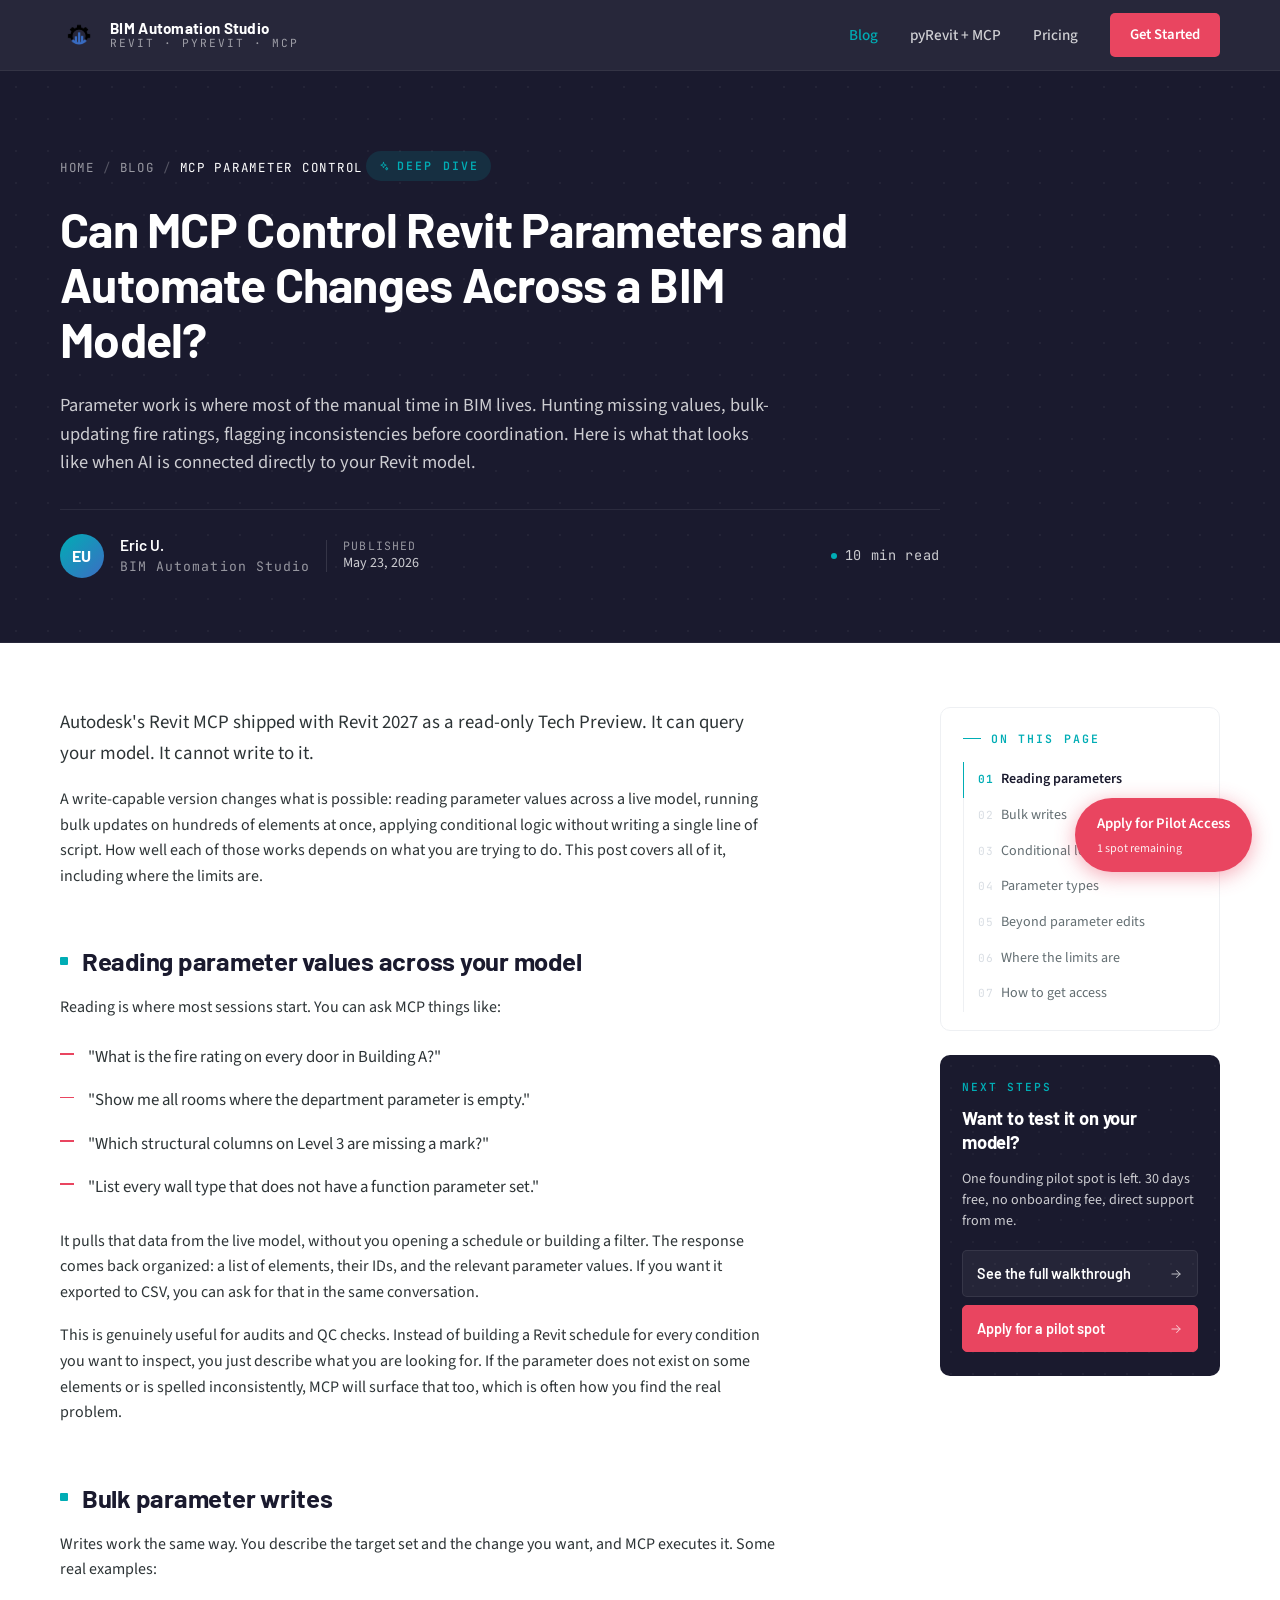
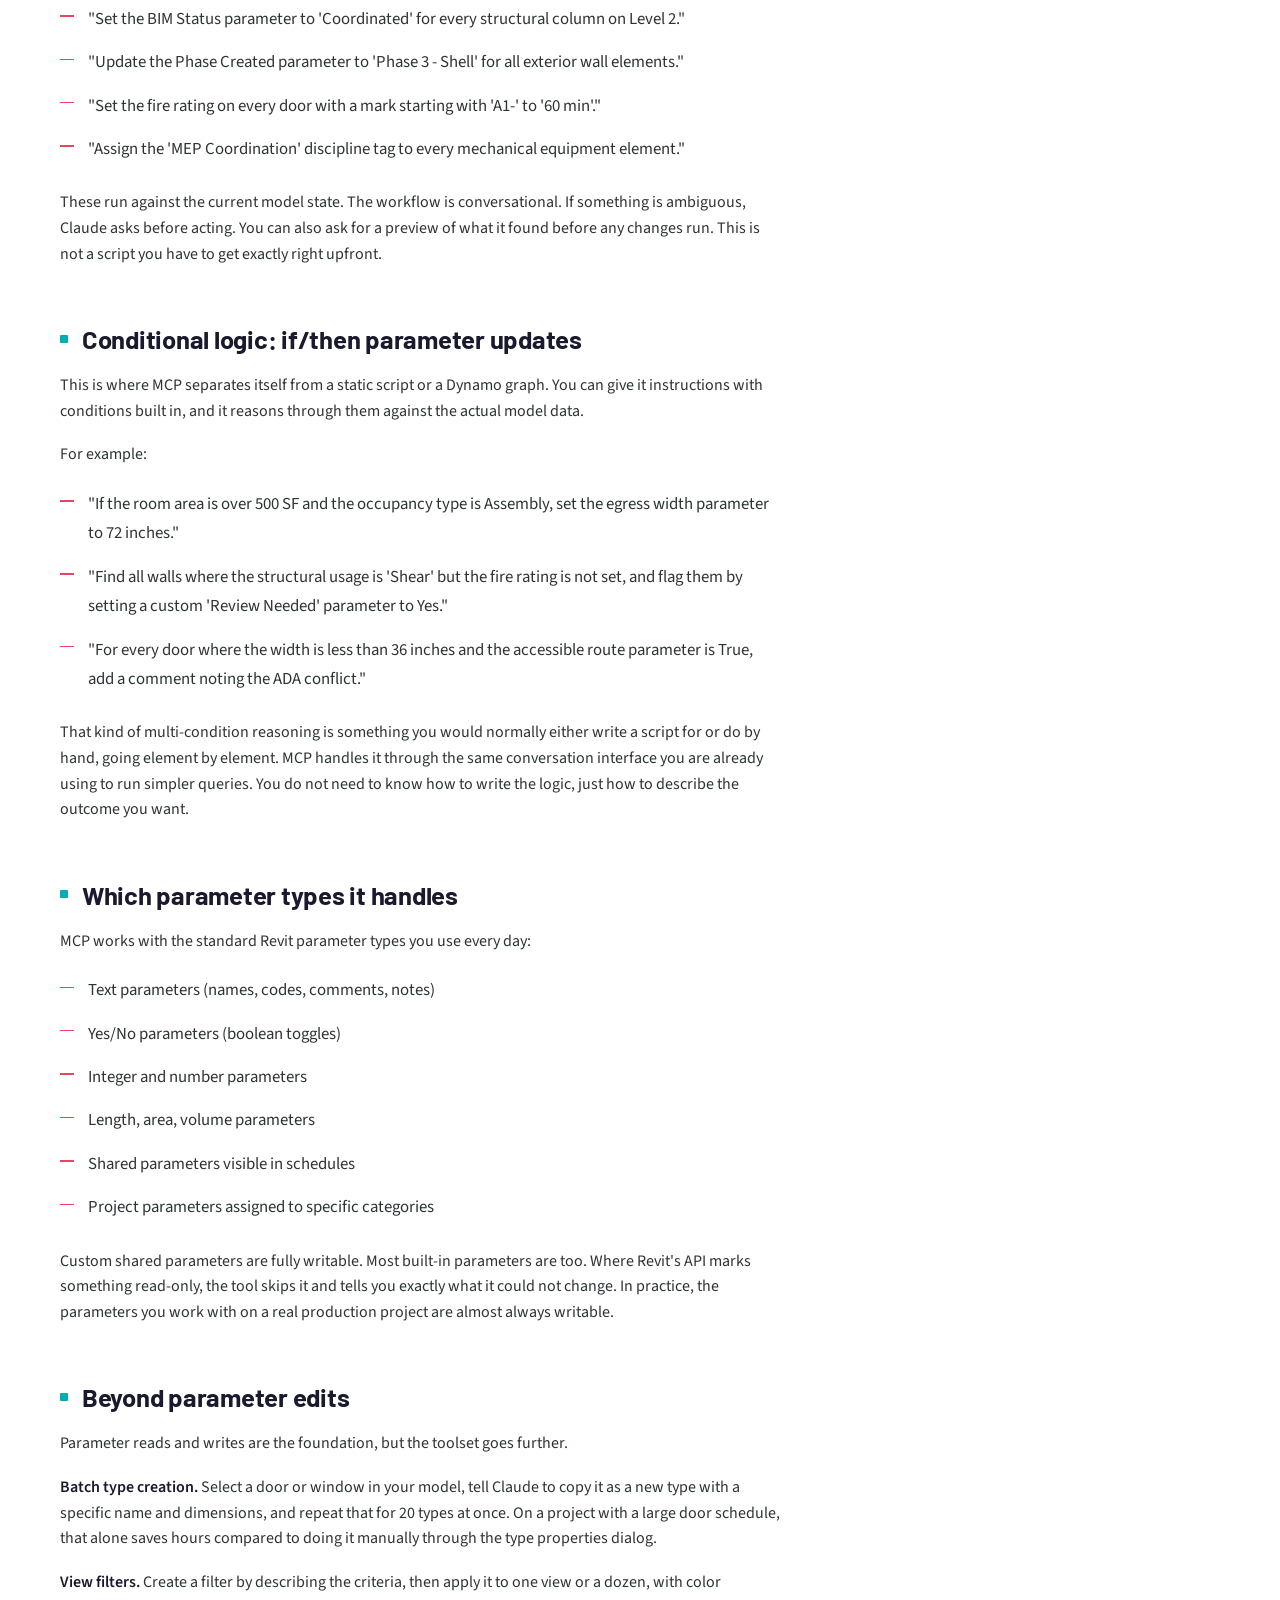
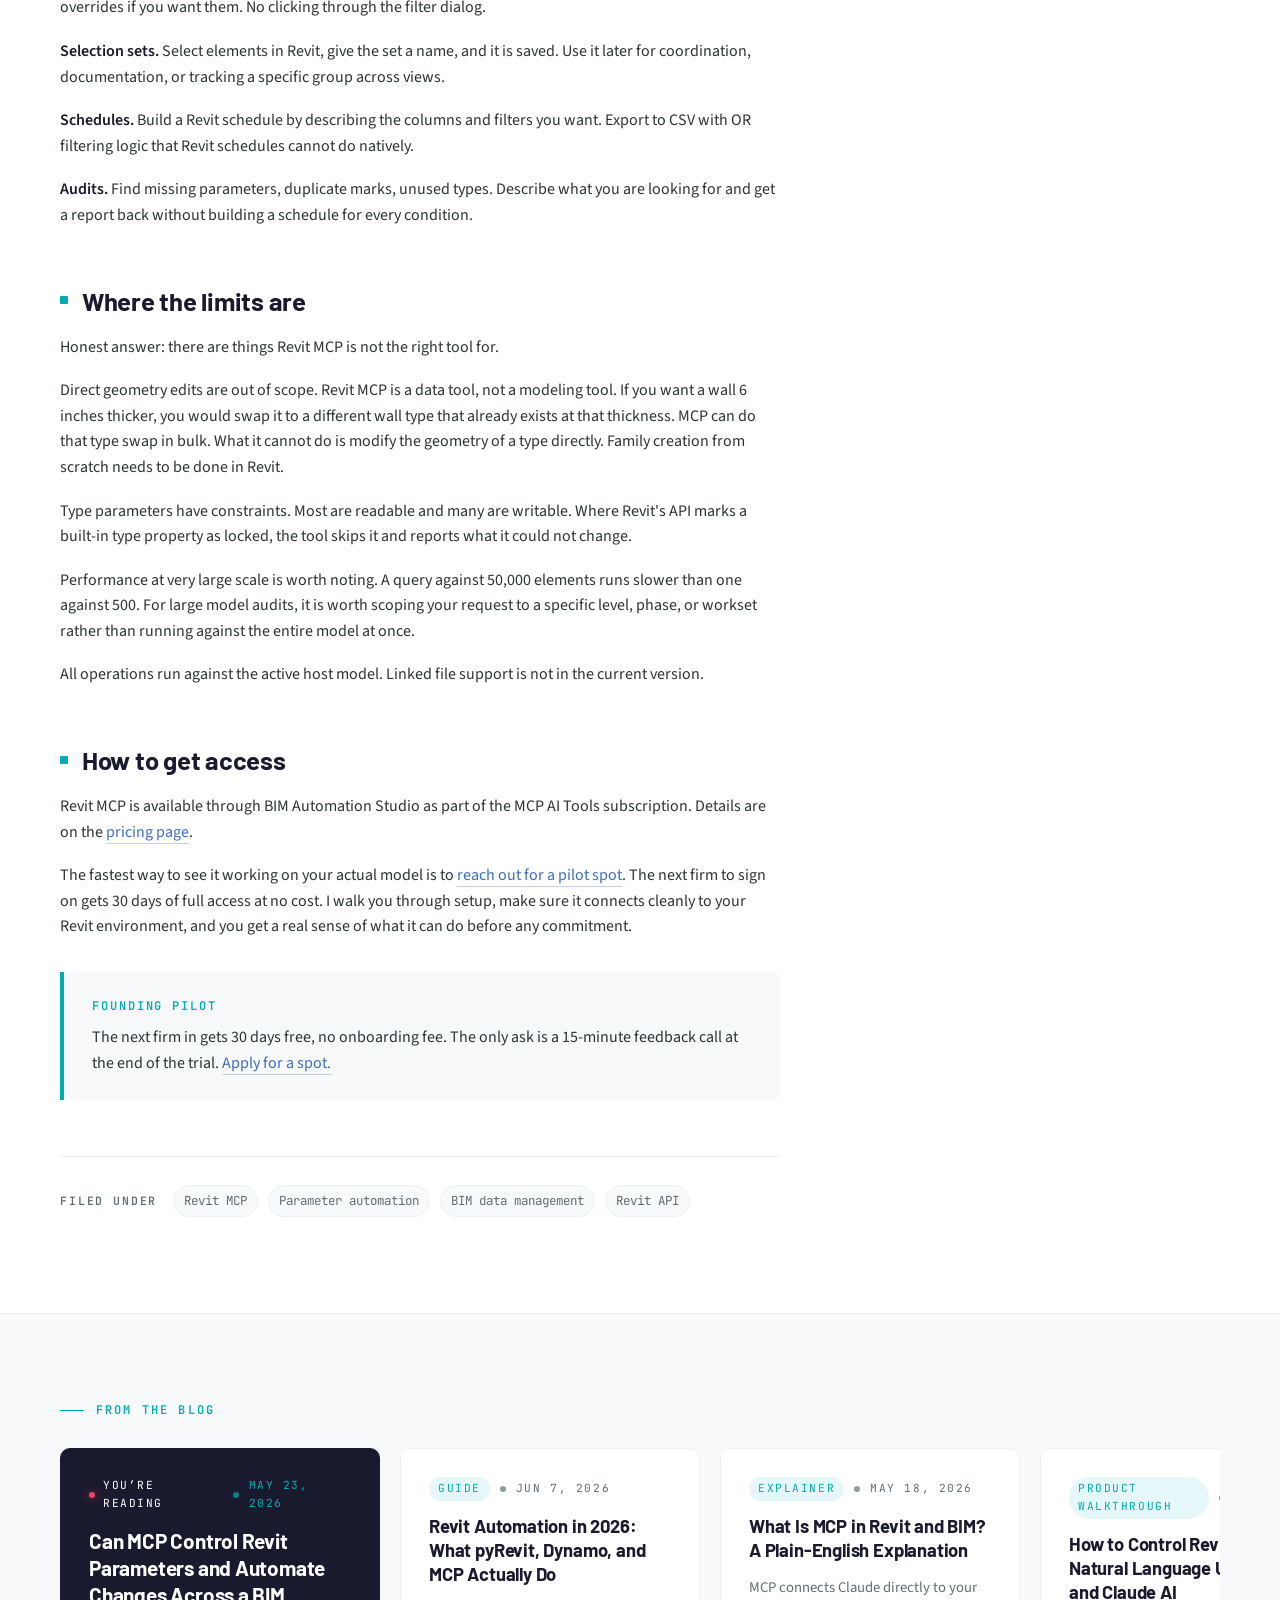
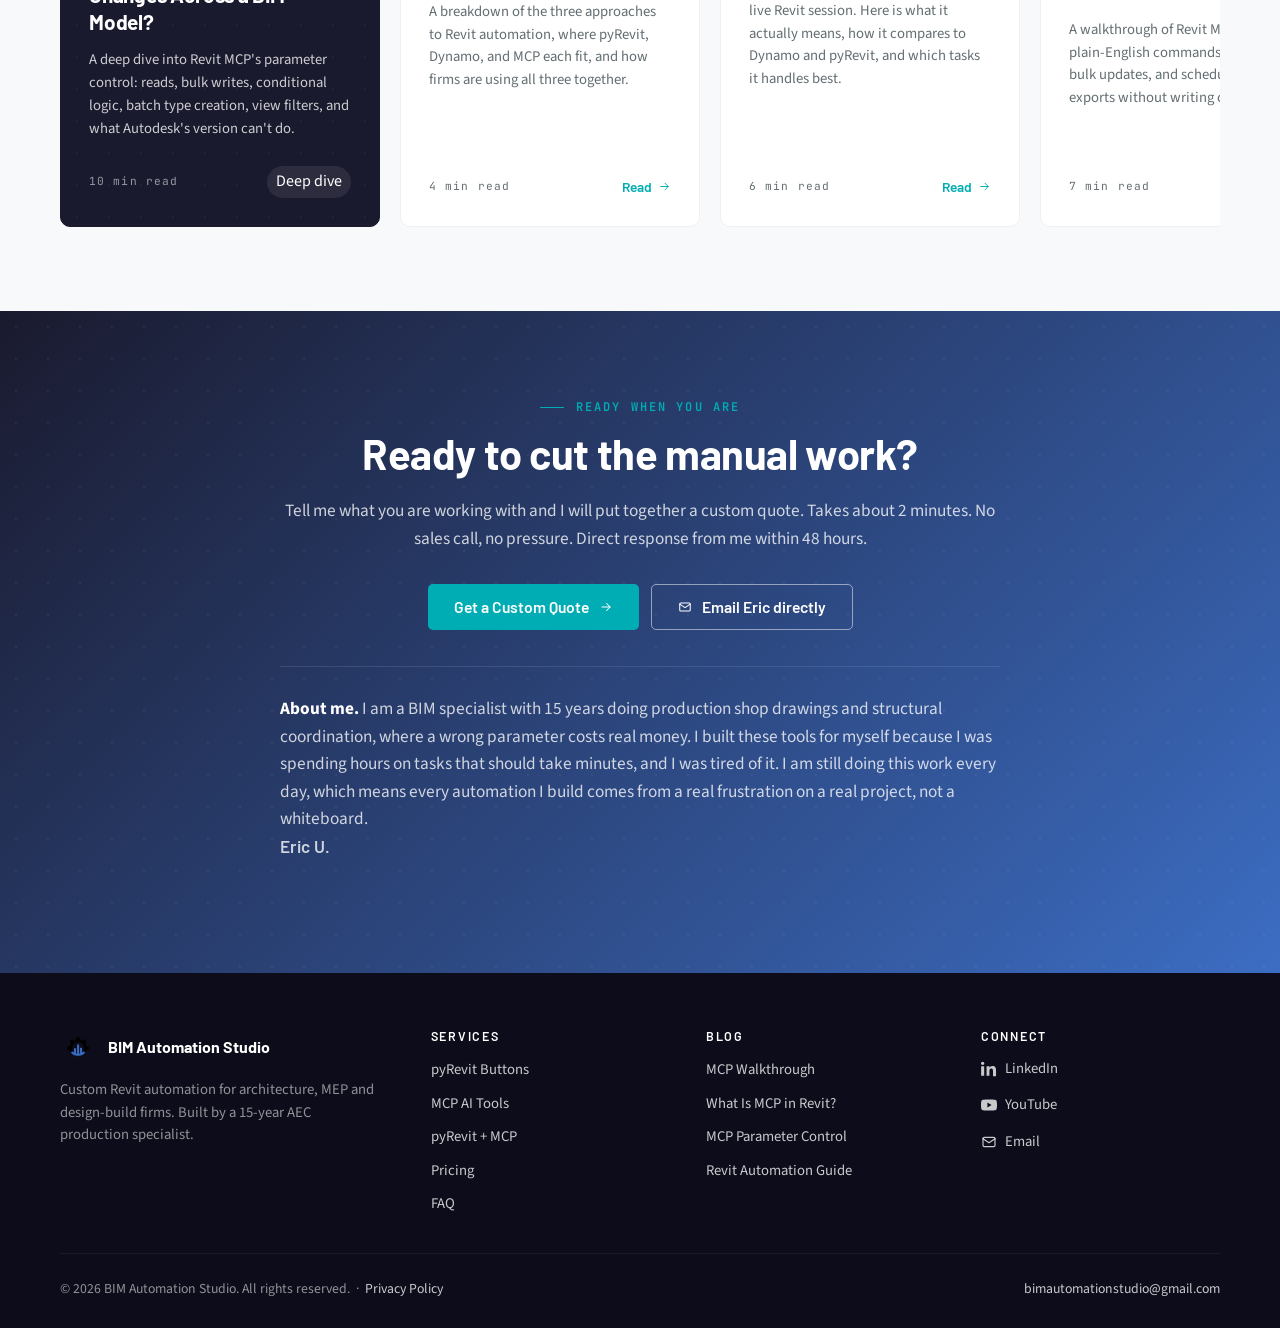
==== commit ae6887cc: "Reduce founding pilot to 1 remaining spot Update the spot count from 2 to 1 across all floating CTAs" ====
--- a/blog-can-mcp-control-revit-parameters.html
+++ b/blog-can-mcp-control-revit-parameters.html
@@ -643,11 +643,11 @@
 
         <h2 id="how-to-get-it">How to get access</h2>
         <p>Revit MCP is available through BIM Automation Studio as part of the MCP AI Tools subscription. Details are on the <a href="pricing.html">pricing page</a>.</p>
-        <p>The fastest way to see it working on your actual model is to <a href="pricing.html#get-in-touch">reach out for a pilot spot</a>. The first firms to sign on get 30 days of full access at no cost. I walk you through setup, make sure it connects cleanly to your Revit environment, and you get a real sense of what it can do before any commitment.</p>
+        <p>The fastest way to see it working on your actual model is to <a href="pricing.html#get-in-touch">reach out for a pilot spot</a>. The next firm to sign on gets 30 days of full access at no cost. I walk you through setup, make sure it connects cleanly to your Revit environment, and you get a real sense of what it can do before any commitment.</p>
 
         <div class="article-callout">
           <div class="article-callout__label">Founding pilot</div>
-          <p>First firms in get 30 days free, no onboarding fee. The only ask is a 15-minute feedback call at the end of the trial. <a href="pricing.html#get-in-touch">Apply for a spot.</a></p>
+          <p>The next firm in gets 30 days free, no onboarding fee. The only ask is a 15-minute feedback call at the end of the trial. <a href="pricing.html#get-in-touch">Apply for a spot.</a></p>
         </div>
 
         <div class="article-tags">
@@ -677,7 +677,7 @@
         <div class="cta-card">
           <div class="cta-card__label">Next steps</div>
           <h3>Want to test it on your model?</h3>
-          <p>Founding pilot spots are open. 30 days free, no onboarding fee, direct support from me.</p>
+          <p>One founding pilot spot is left. 30 days free, no onboarding fee, direct support from me.</p>
           <div class="cta-card__actions">
             <a href="blog-revit-mcp-natural-language-control.html" class="cta-card__action">
               <span>See the full walkthrough</span>
@@ -874,7 +874,7 @@
   })();
 </script>
 
-<a href="pricing.html#get-in-touch" class="floating-cta" onclick="gtag('event','cta_click',{event_category:'floating',event_label:'blog_mcp_params_floating'})">Apply for Pilot Access<span style="display:block;font-size:0.75rem;font-weight:400;opacity:0.9;margin-top:3px;white-space:normal;">2 spots remaining</span></a>
+<a href="pricing.html#get-in-touch" class="floating-cta" onclick="gtag('event','cta_click',{event_category:'floating',event_label:'blog_mcp_params_floating'})">Apply for Pilot Access<span style="display:block;font-size:0.75rem;font-weight:400;opacity:0.9;margin-top:3px;white-space:normal;">1 spot remaining</span></a>
 
 <script>
 (function() {
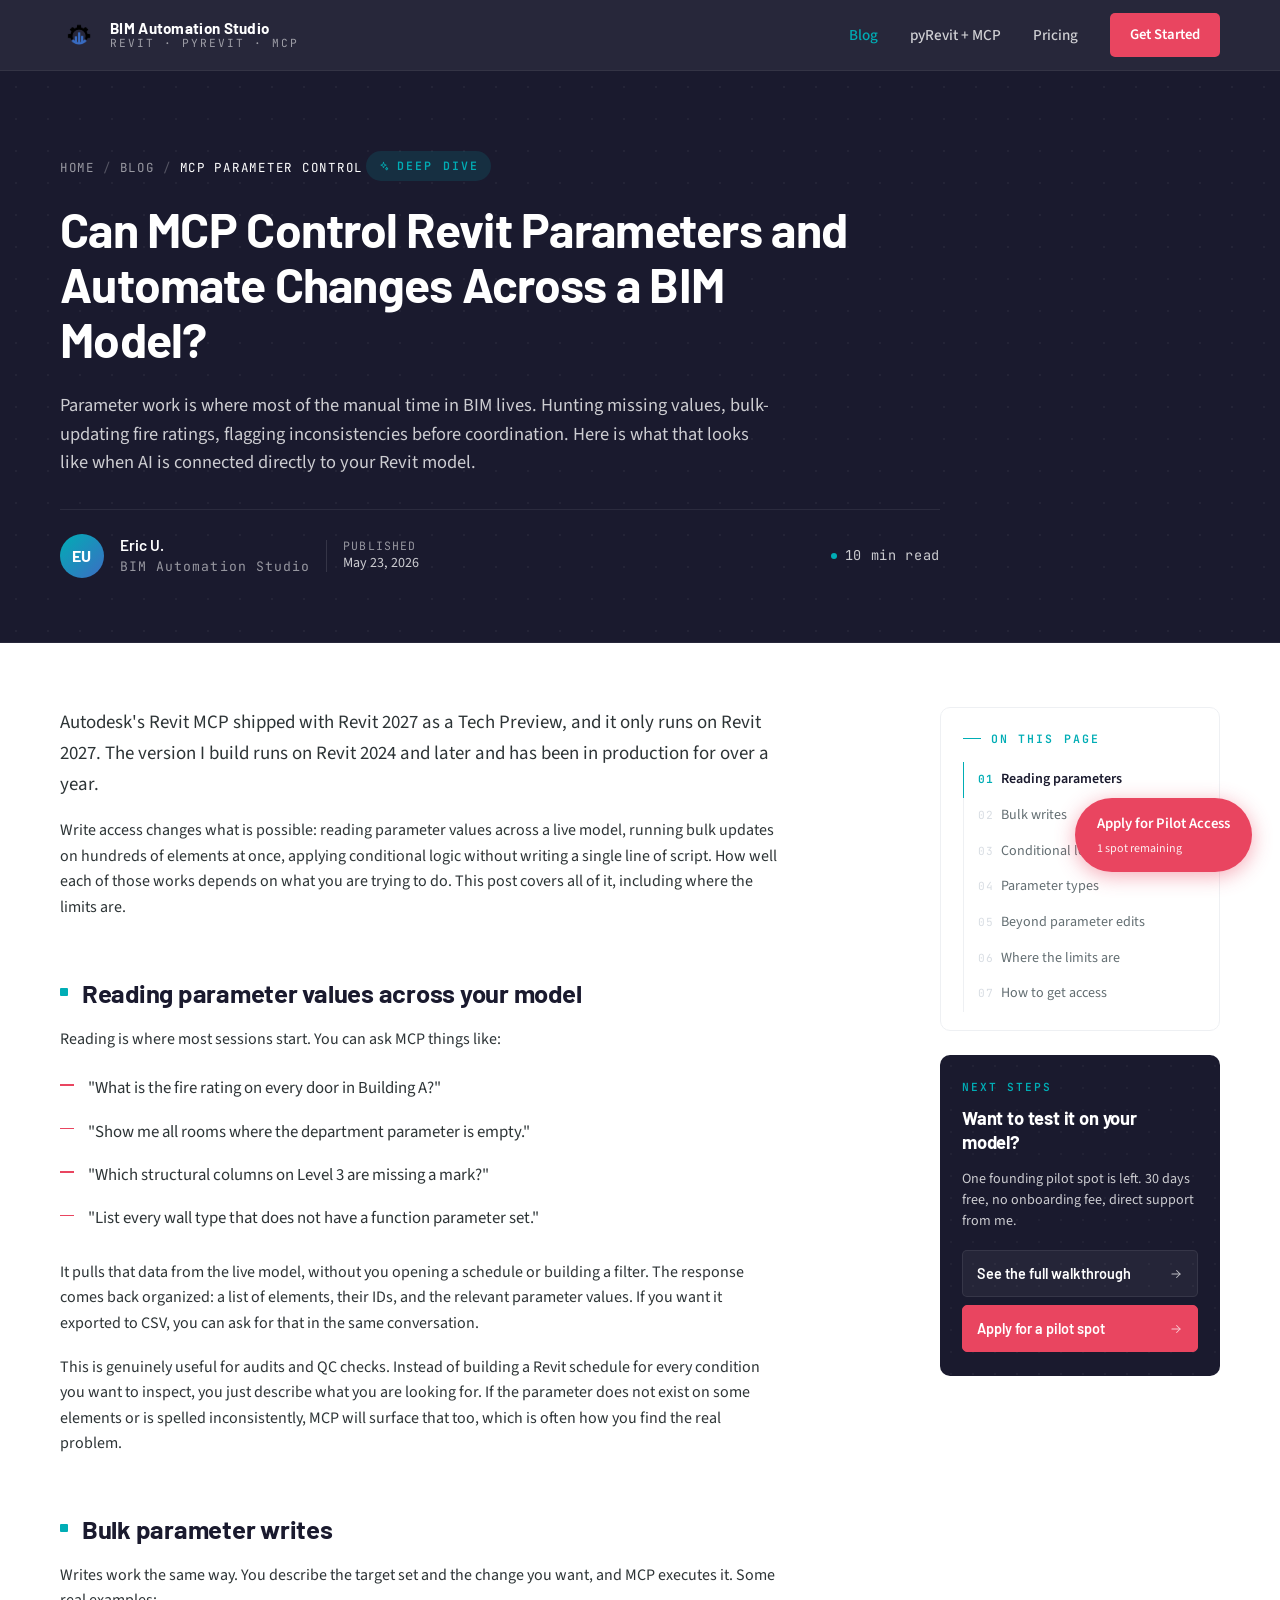
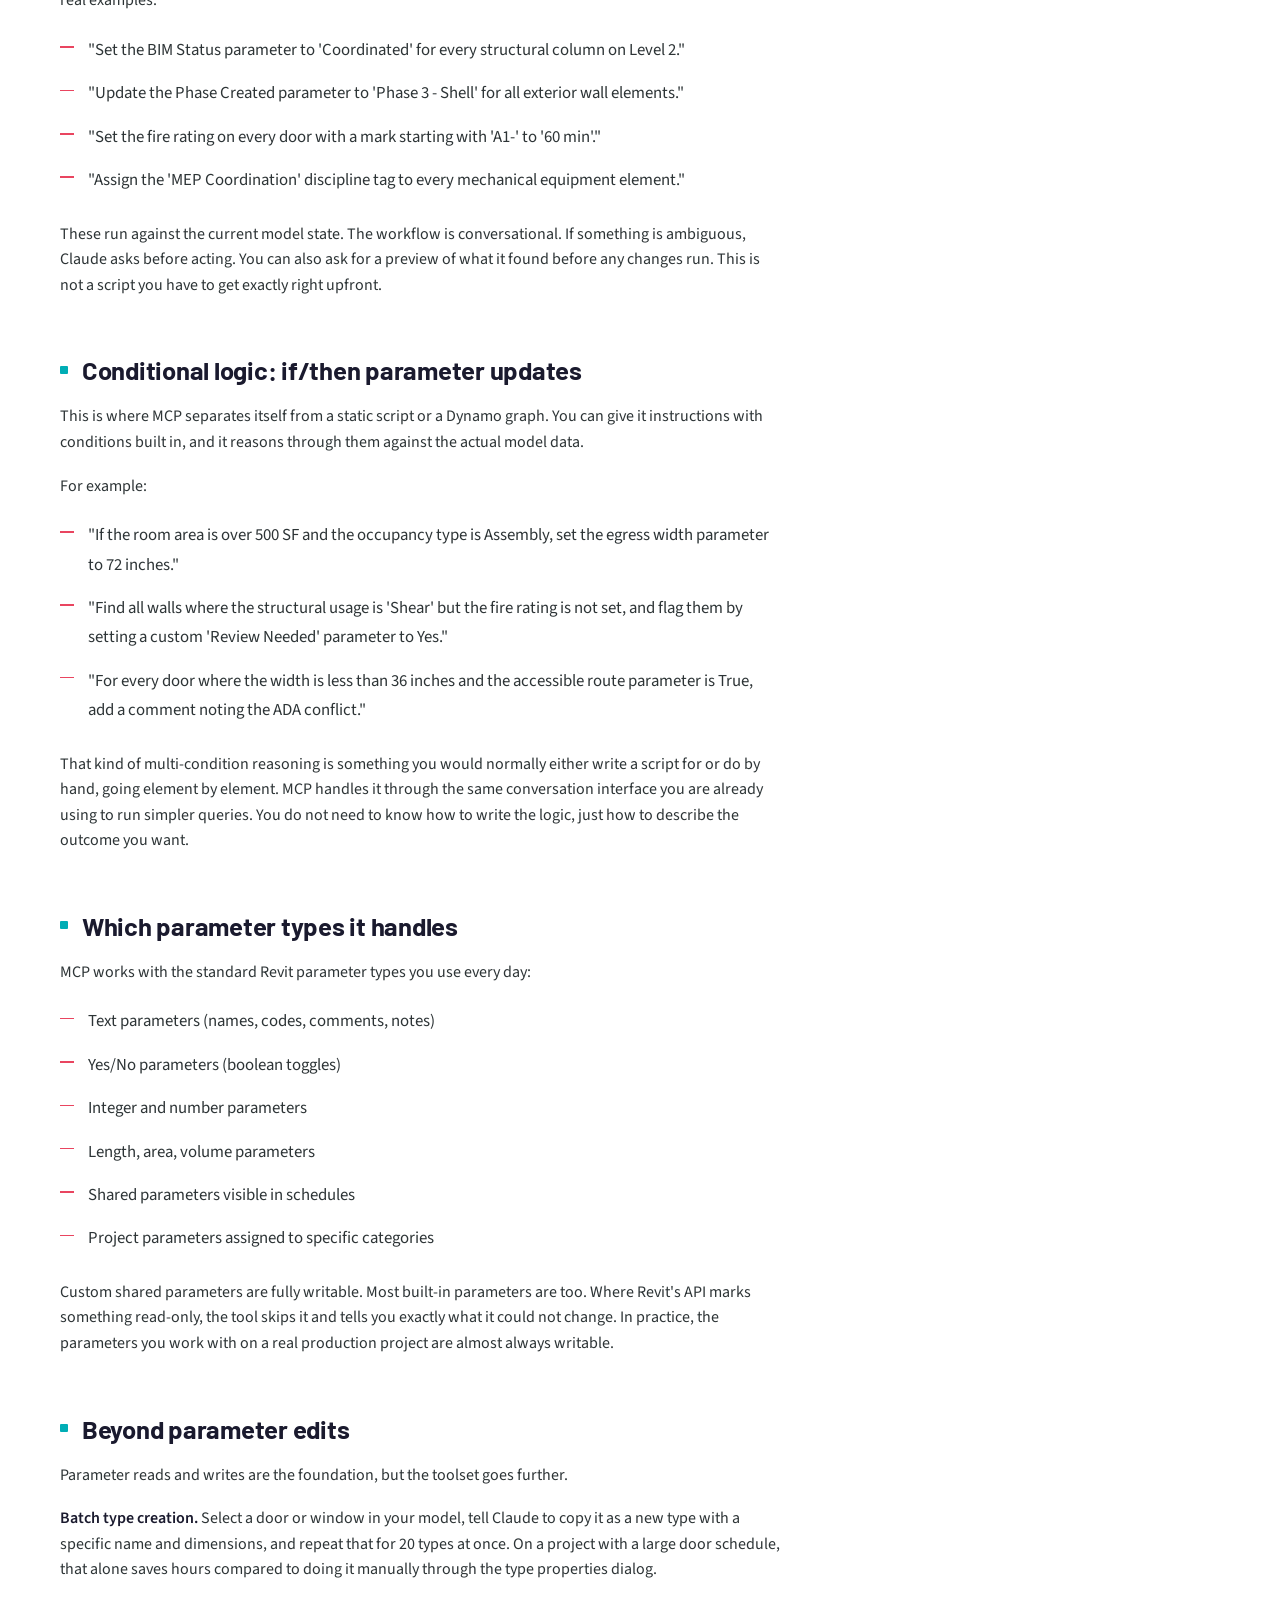
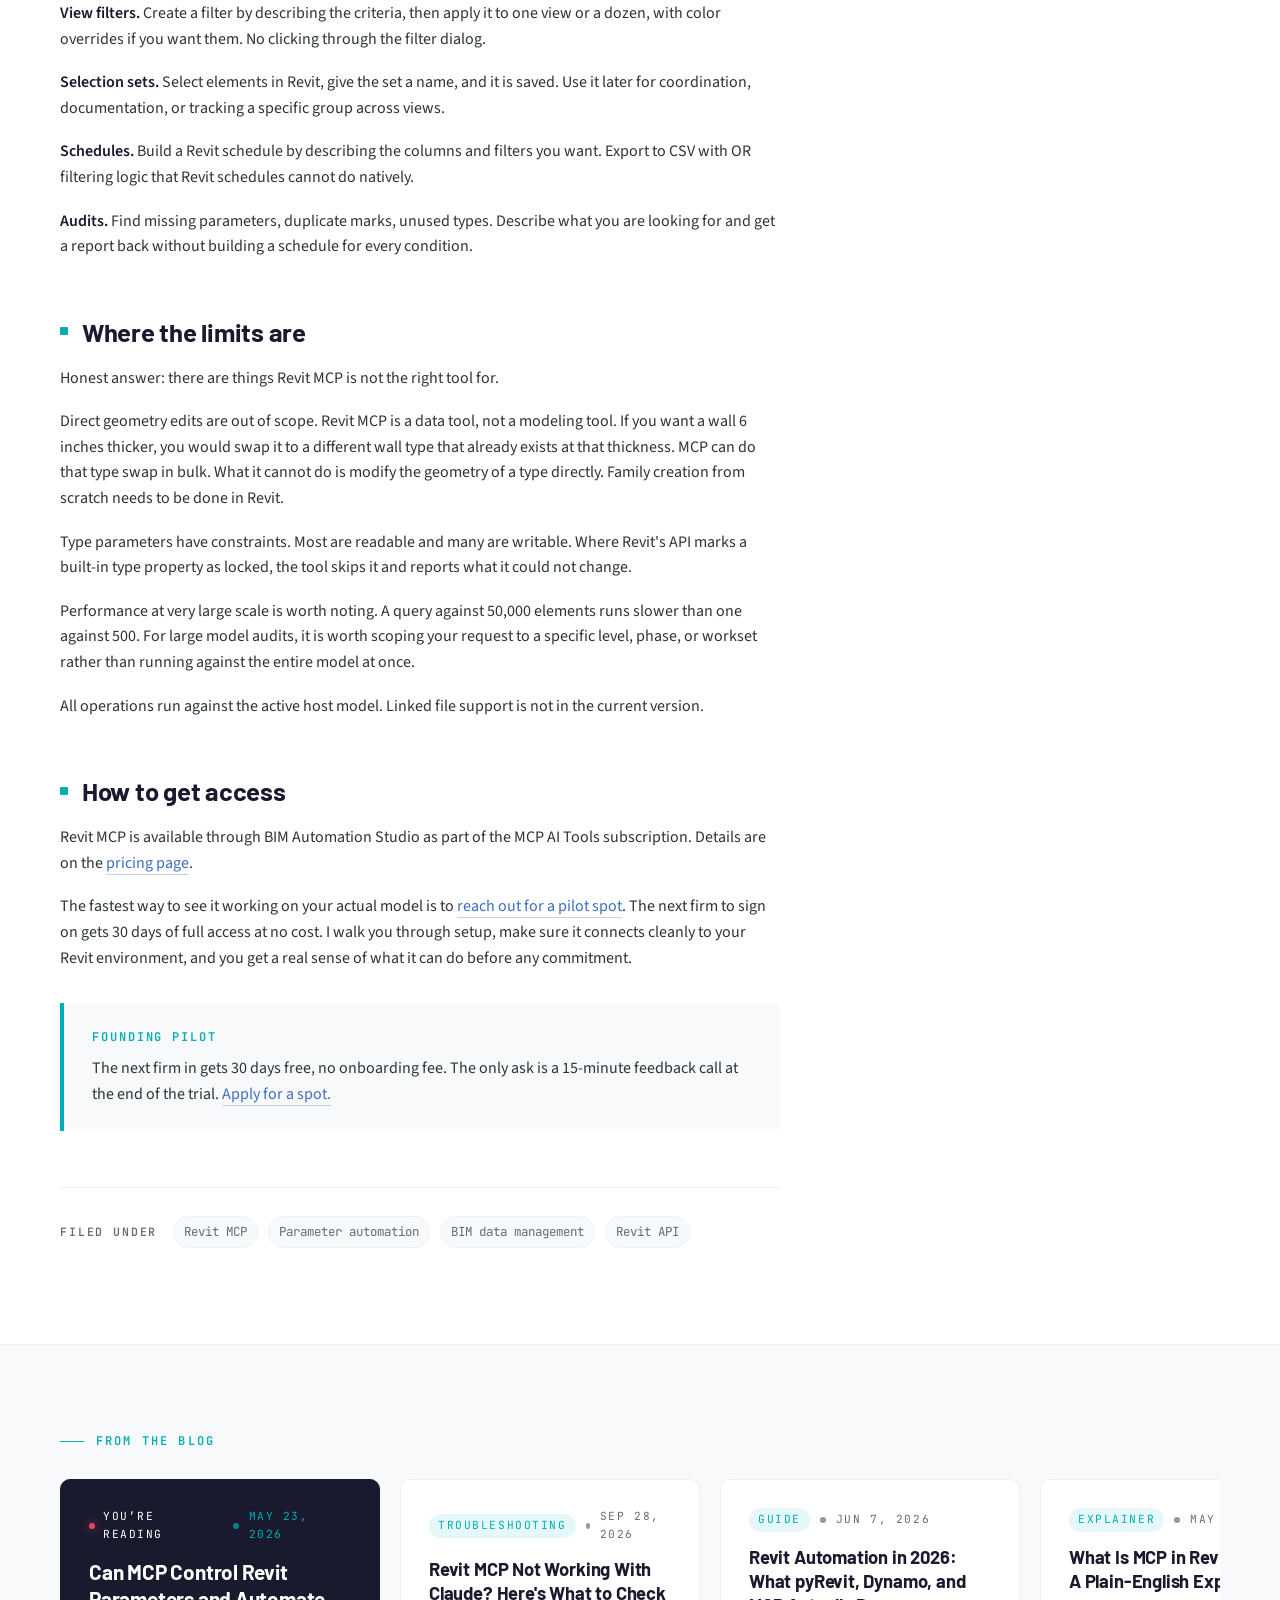
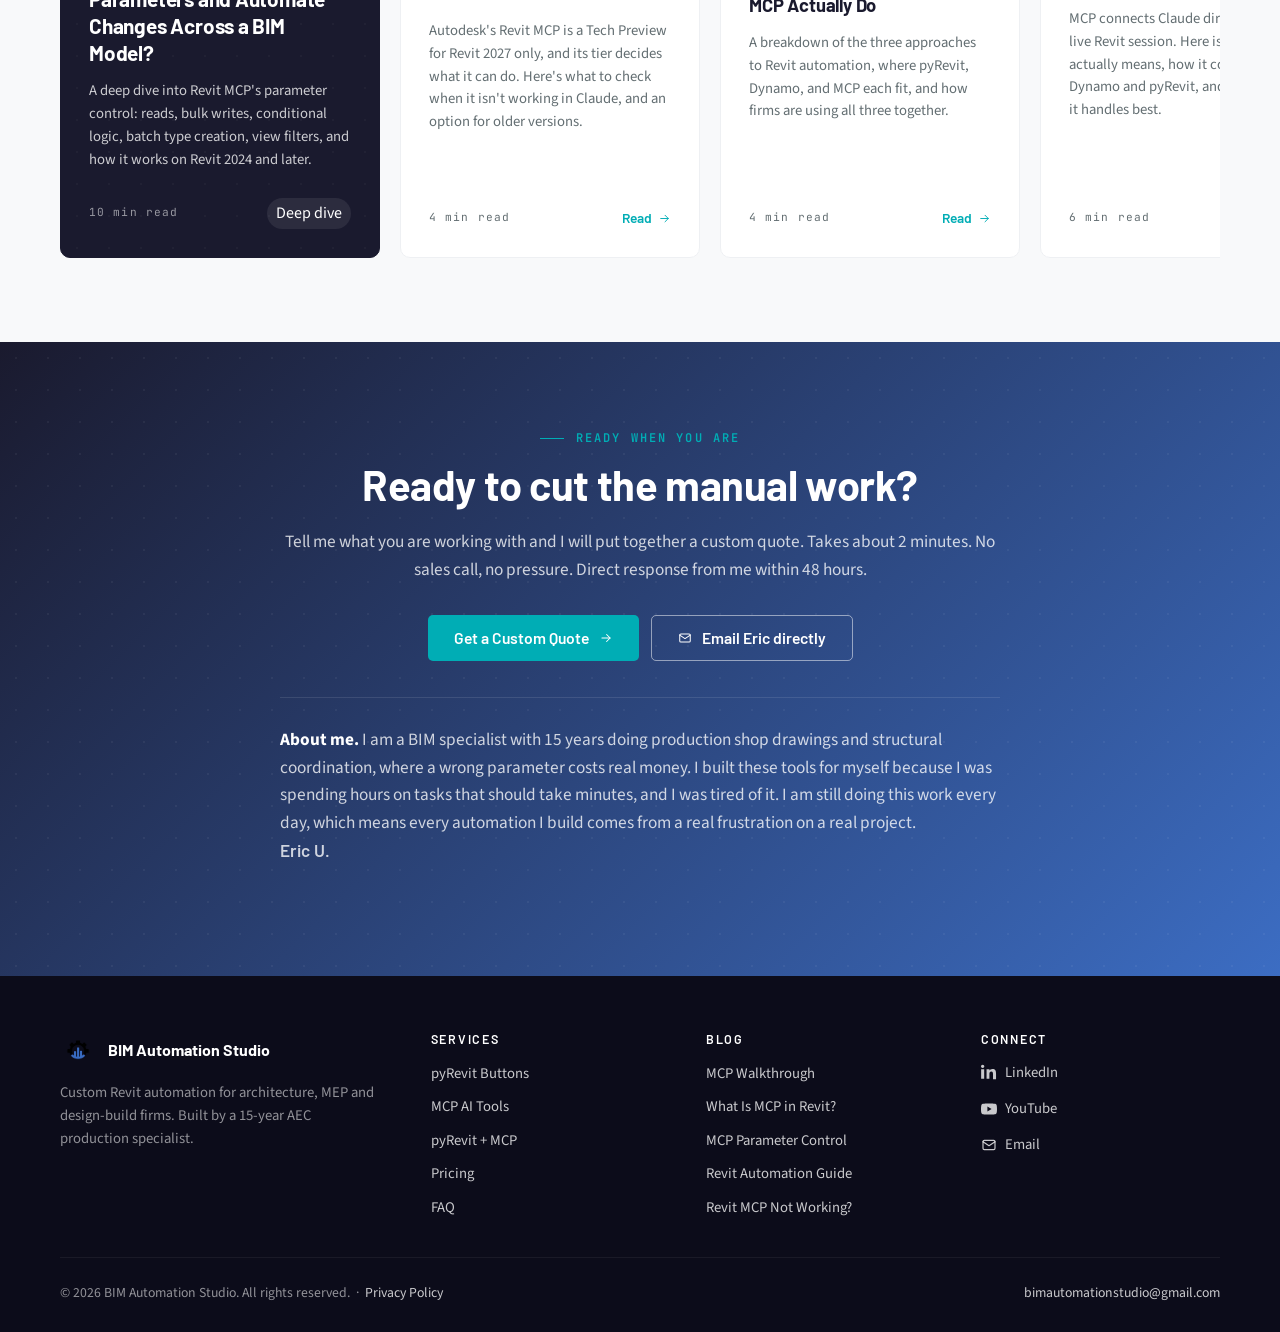
==== commit 73f2ac75: "Publish Revit MCP Not Working With Claude post; remove outdated Autodesk read-only claims; bio copy " ====
--- a/blog-can-mcp-control-revit-parameters.html
+++ b/blog-can-mcp-control-revit-parameters.html
@@ -4,7 +4,7 @@
 <meta charset="UTF-8">
 <meta name="viewport" content="width=device-width, initial-scale=1.0">
 <title>Can MCP Control Revit Parameters and Automate Changes Across a BIM Model? · BIM Automation Studio</title>
-<meta name="description" content="MCP goes beyond Autodesk's read-only version. Here's what bulk parameter control actually looks like across 100+ elements, and where the current limits are.">
+<meta name="description" content="Autodesk's Revit MCP is a Tech Preview for Revit 2027 only. Here's what bulk parameter control looks like across 100+ elements on Revit 2024 and later, and where the current limits are.">
 <link rel="icon" href="favicon.png">
 <link rel="canonical" href="https://bim-automation-studio.github.io/blog-can-mcp-control-revit-parameters.html">
 
@@ -580,8 +580,8 @@
 
       <article class="article">
 
-        <p>Autodesk's Revit MCP shipped with Revit 2027 as a read-only Tech Preview. It can query your model. It cannot write to it.</p>
-        <p>A write-capable version changes what is possible: reading parameter values across a live model, running bulk updates on hundreds of elements at once, applying conditional logic without writing a single line of script. How well each of those works depends on what you are trying to do. This post covers all of it, including where the limits are.</p>
+        <p>Autodesk's Revit MCP shipped with Revit 2027 as a Tech Preview, and it only runs on Revit 2027. The version I build runs on Revit 2024 and later and has been in production for over a year.</p>
+        <p>Write access changes what is possible: reading parameter values across a live model, running bulk updates on hundreds of elements at once, applying conditional logic without writing a single line of script. How well each of those works depends on what you are trying to do. This post covers all of it, including where the limits are.</p>
 
         <h2 id="reading-parameters">Reading parameter values across your model</h2>
         <p>Reading is where most sessions start. You can ask MCP things like:</p>
@@ -714,12 +714,26 @@
             <span>May 23, 2026</span>
           </div>
           <h3 class="post-card__title">Can MCP Control Revit Parameters and Automate Changes Across a BIM Model?</h3>
-          <p class="post-card__excerpt">A deep dive into Revit MCP's parameter control: reads, bulk writes, conditional logic, batch type creation, view filters, and what Autodesk's version can't do.</p>
+          <p class="post-card__excerpt">A deep dive into Revit MCP's parameter control: reads, bulk writes, conditional logic, batch type creation, view filters, and how it works on Revit 2024 and later.</p>
           <div class="post-card__foot">
             <span class="post-card__readtime">10 min read</span>
             <span class="post-card__tag" style="background:rgba(255,255,255,0.08);color:#fff">Deep dive</span>
           </div>
         </article>
+
+        <a href="blog-revit-mcp-not-working-claude.html" class="post-card">
+          <div class="post-card__meta">
+            <span class="post-card__tag">Troubleshooting</span>
+            <span class="post-card__meta-dot"></span>
+            <span>Sep 28, 2026</span>
+          </div>
+          <h3 class="post-card__title">Revit MCP Not Working With Claude? Here's What to Check</h3>
+          <p class="post-card__excerpt">Autodesk's Revit MCP is a Tech Preview for Revit 2027 only, and its tier decides what it can do. Here's what to check when it isn't working in Claude, and an option for older versions.</p>
+          <div class="post-card__foot">
+            <span class="post-card__readtime">4 min read</span>
+            <span class="post-card__cta">Read <svg class="ic" style="width:13px;height:13px"><use href="#i-arrow-right"/></svg></span>
+          </div>
+        </a>
 
         <a href="blog-revit-workflow-automation-guide.html" class="post-card">
           <div class="post-card__meta">
@@ -782,7 +796,7 @@
       <a href="mailto:bimautomationstudio@gmail.com" class="btn btn--ghost"><svg class="ic" style="width:14px;height:14px"><use href="#i-mail"/></svg> Email Eric directly</a>
     </div>
     <div class="final-cta__bio">
-      <p style="margin:0"><strong>About me.</strong> I am a BIM specialist with 15 years doing production shop drawings and structural coordination, where a wrong parameter costs real money. I built these tools for myself because I was spending hours on tasks that should take minutes, and I was tired of it. I am still doing this work every day, which means every automation I build comes from a real frustration on a real project, not a whiteboard.</p>
+      <p style="margin:0"><strong>About me.</strong> I am a BIM specialist with 15 years doing production shop drawings and structural coordination, where a wrong parameter costs real money. I built these tools for myself because I was spending hours on tasks that should take minutes, and I was tired of it. I am still doing this work every day, which means every automation I build comes from a real frustration on a real project.</p>
       <p class="final-cta__sig">Eric U.</p>
     </div>
   </div>
@@ -816,6 +830,7 @@
           <li><a href="blog-what-is-mcp-in-revit-bim.html">What Is MCP in Revit?</a></li>
           <li><a href="blog-can-mcp-control-revit-parameters.html">MCP Parameter Control</a></li>
           <li><a href="blog-revit-workflow-automation-guide.html">Revit Automation Guide</a></li>
+          <li><a href="blog-revit-mcp-not-working-claude.html">Revit MCP Not Working?</a></li>
         </ul>
       </div>
       <div class="footer__col">
@@ -895,4 +910,3 @@
 
 </body>
 </html>
-                                                                                                                                                                                                                                                                                            
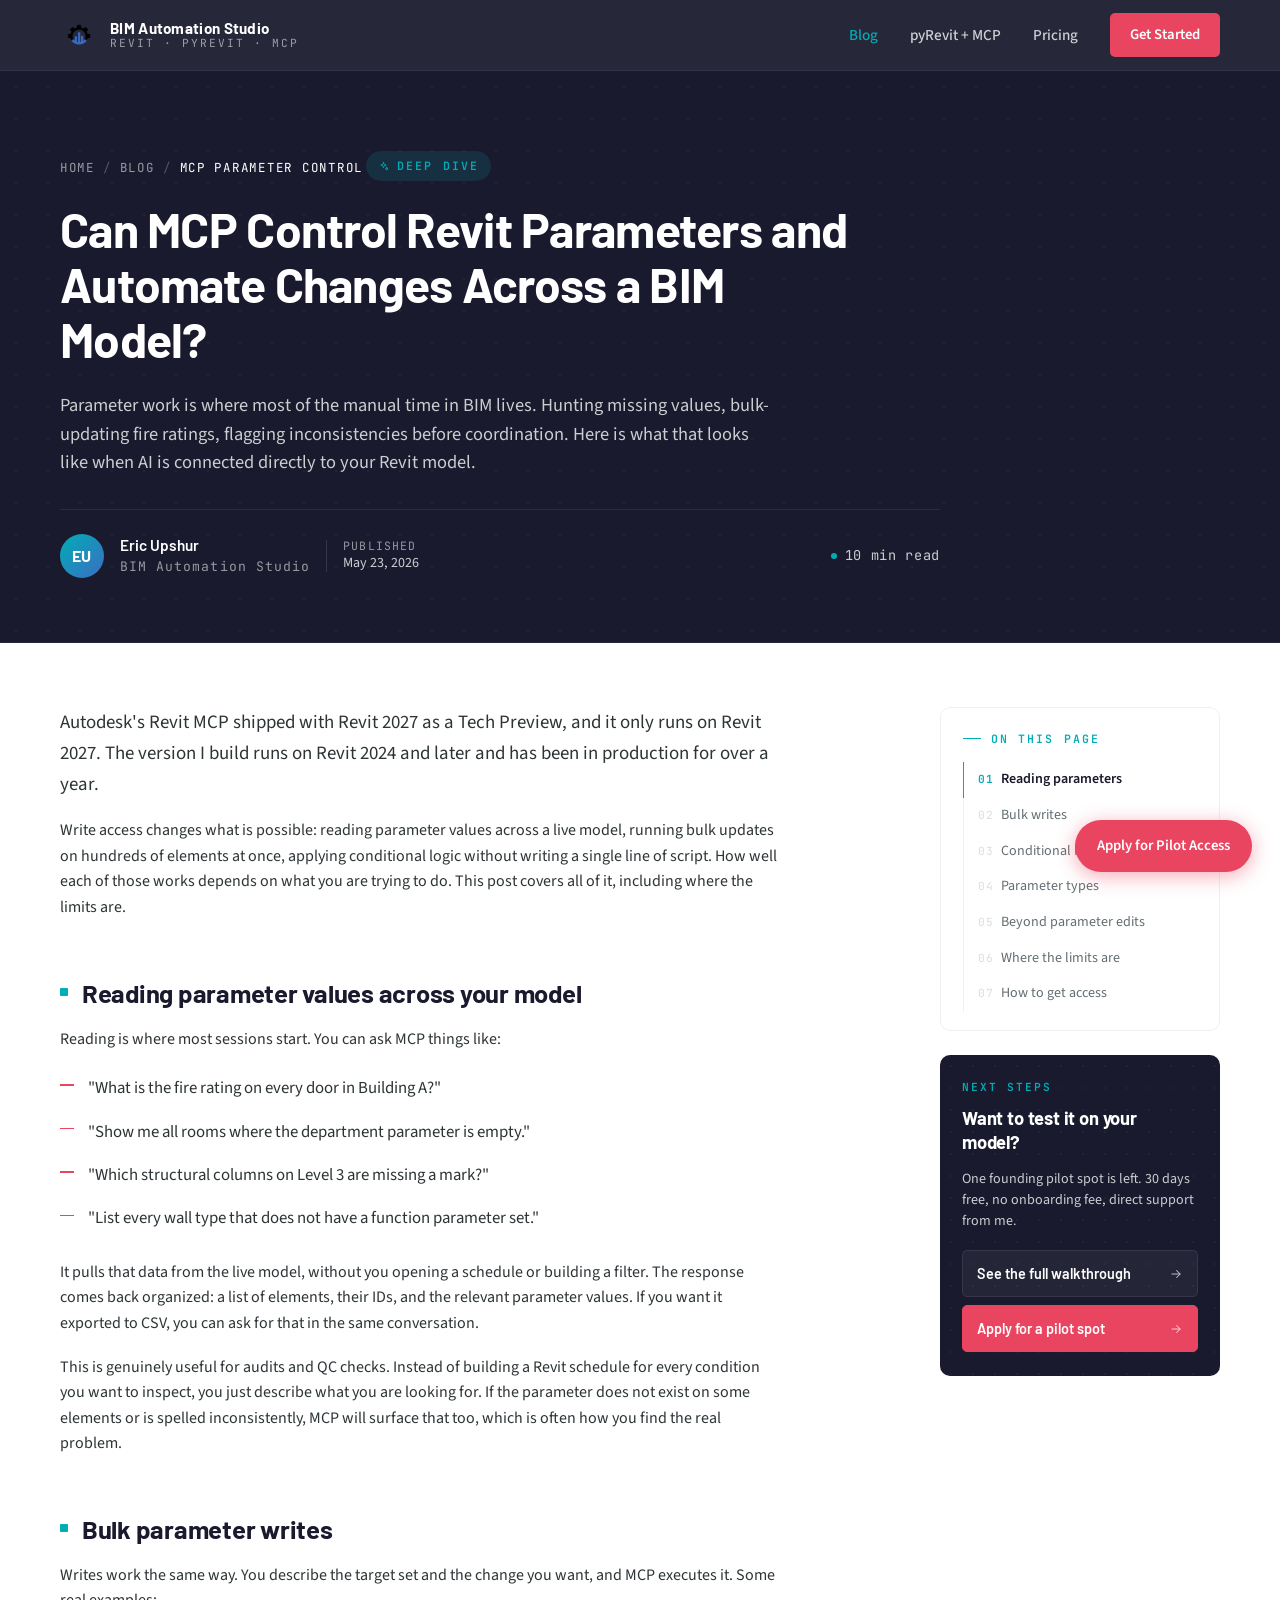
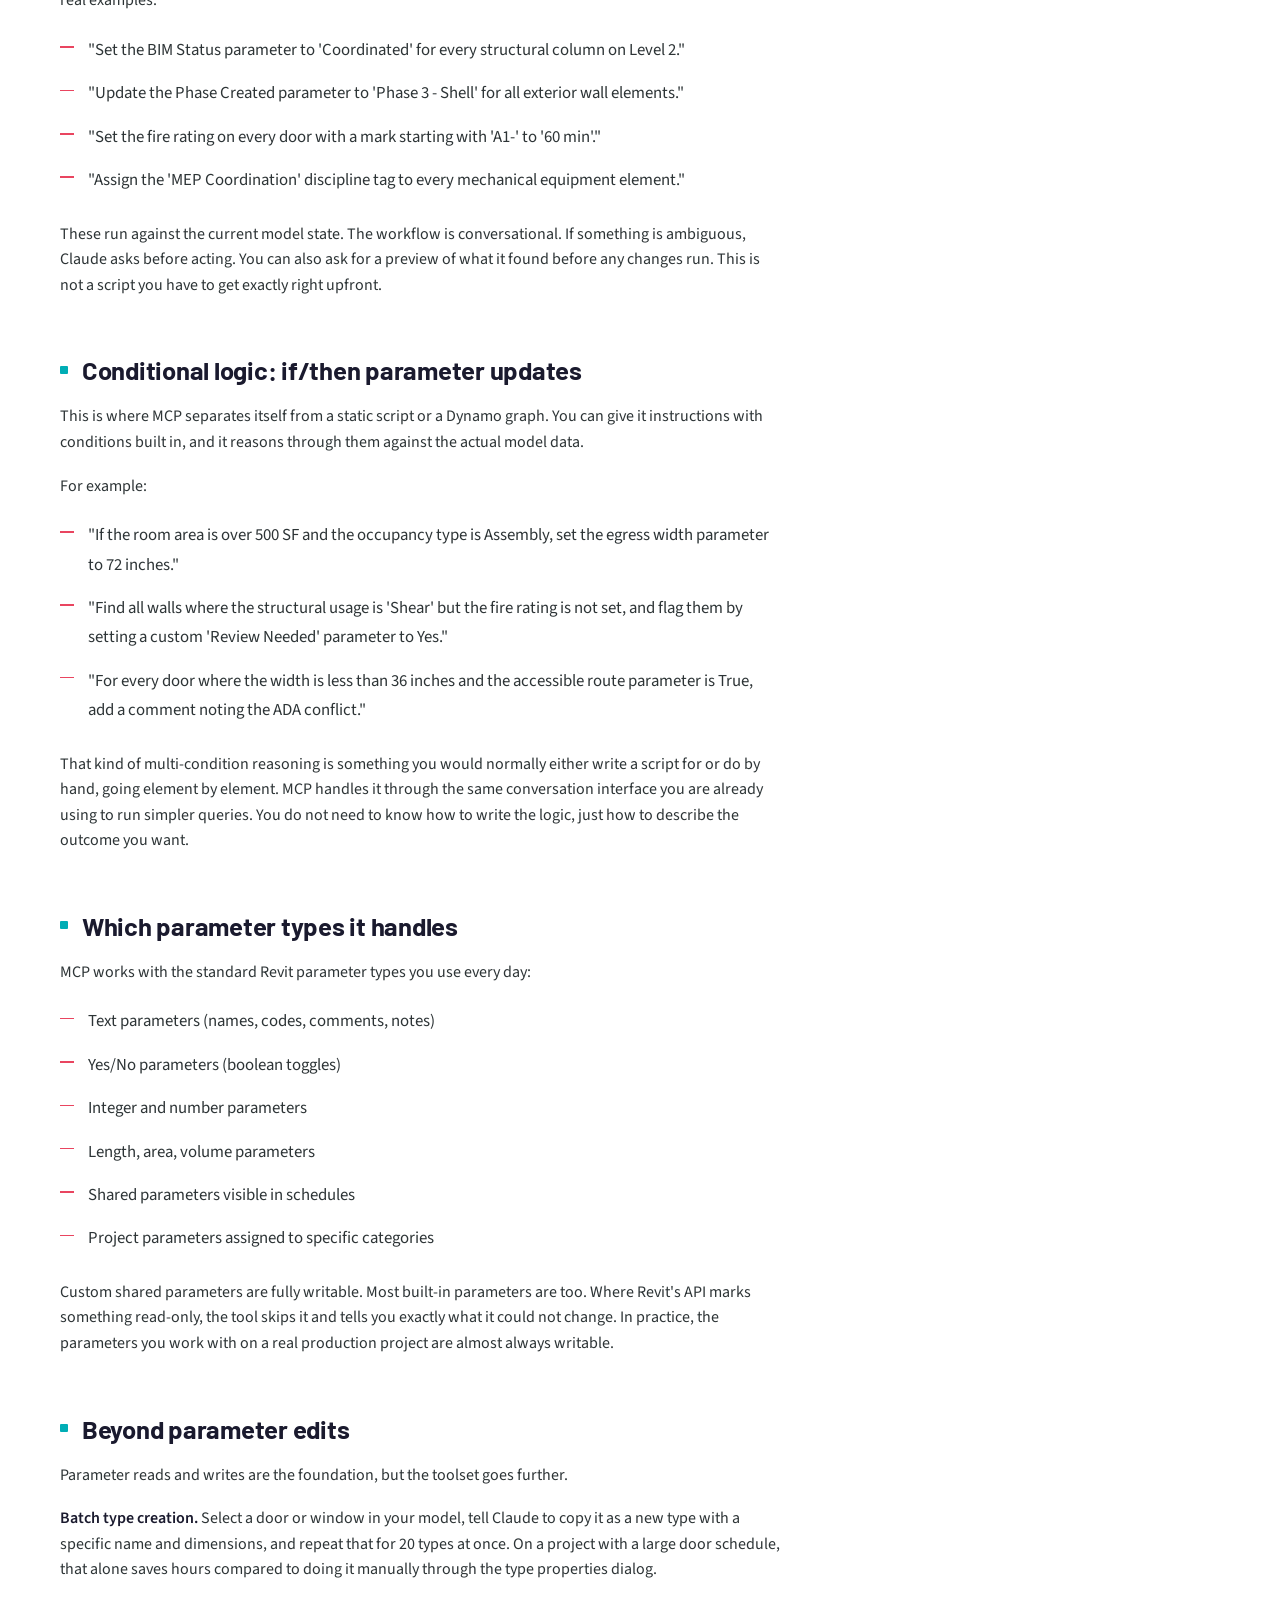
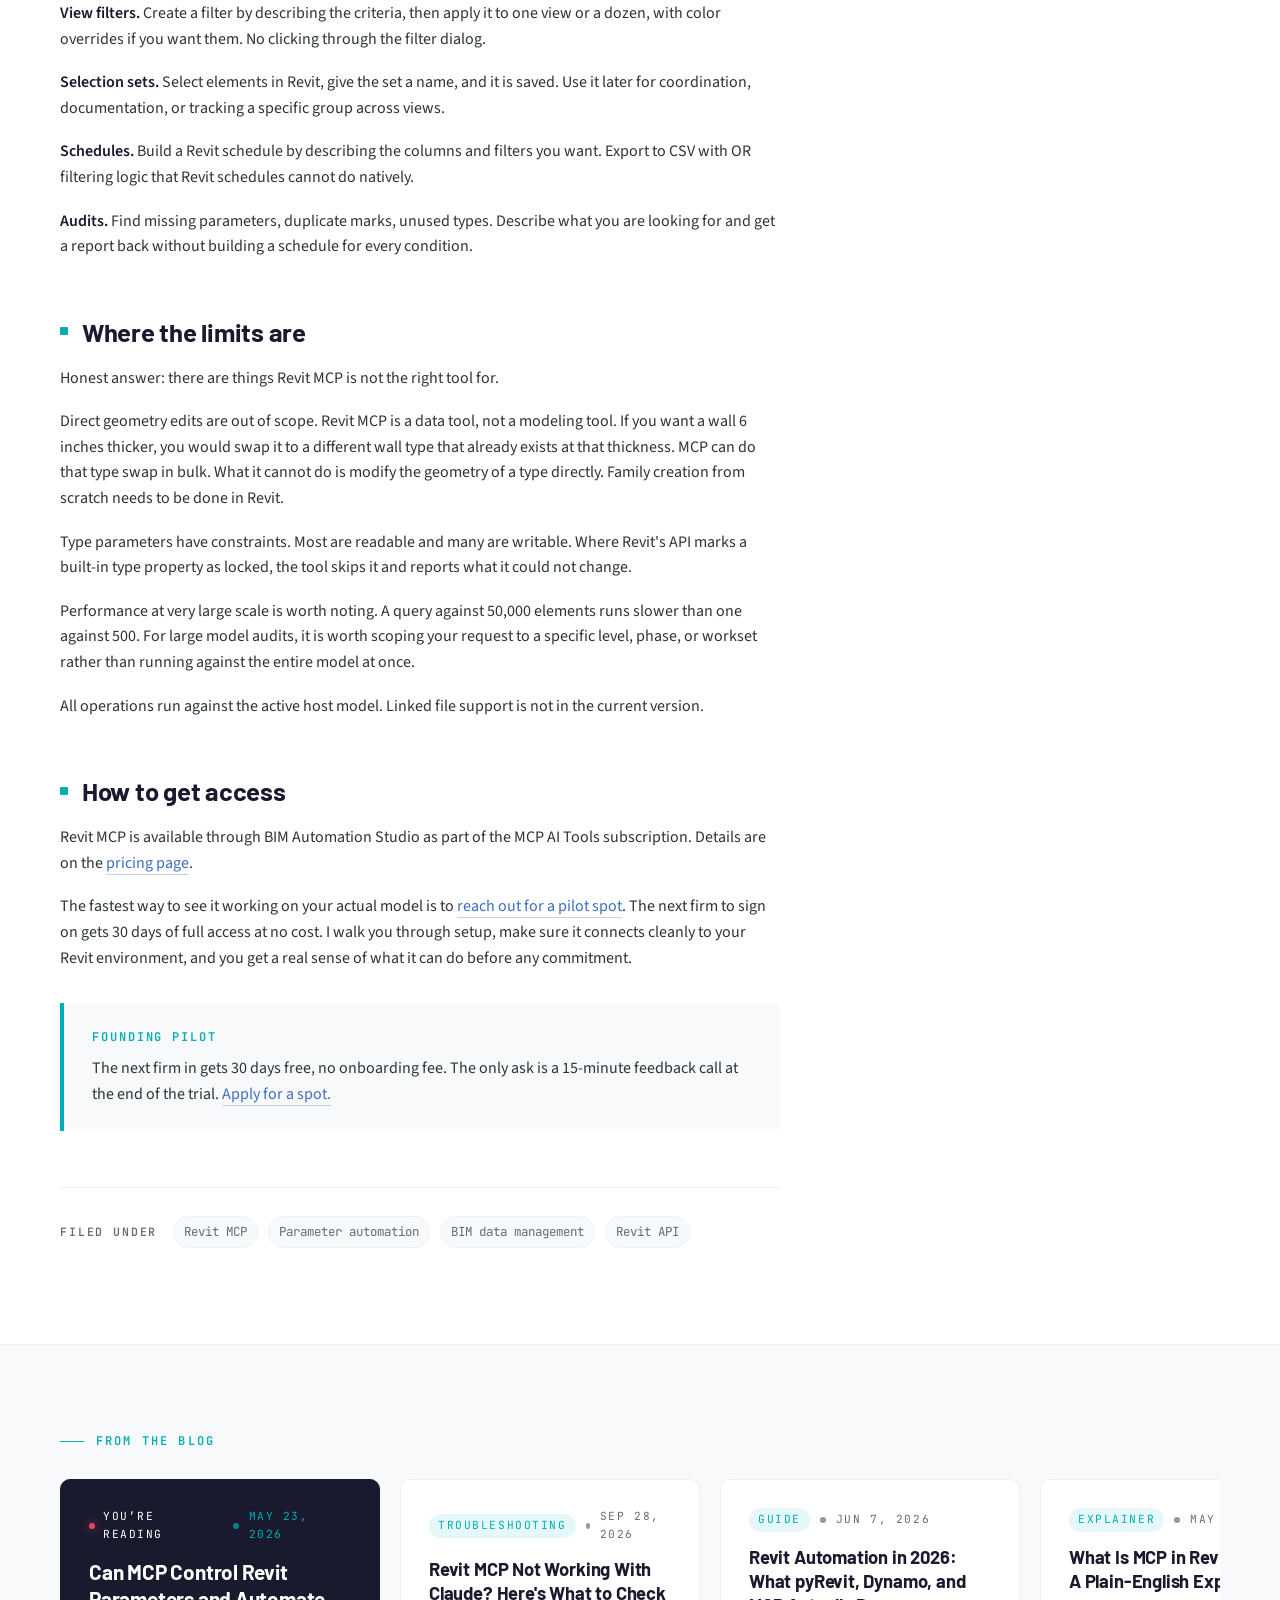
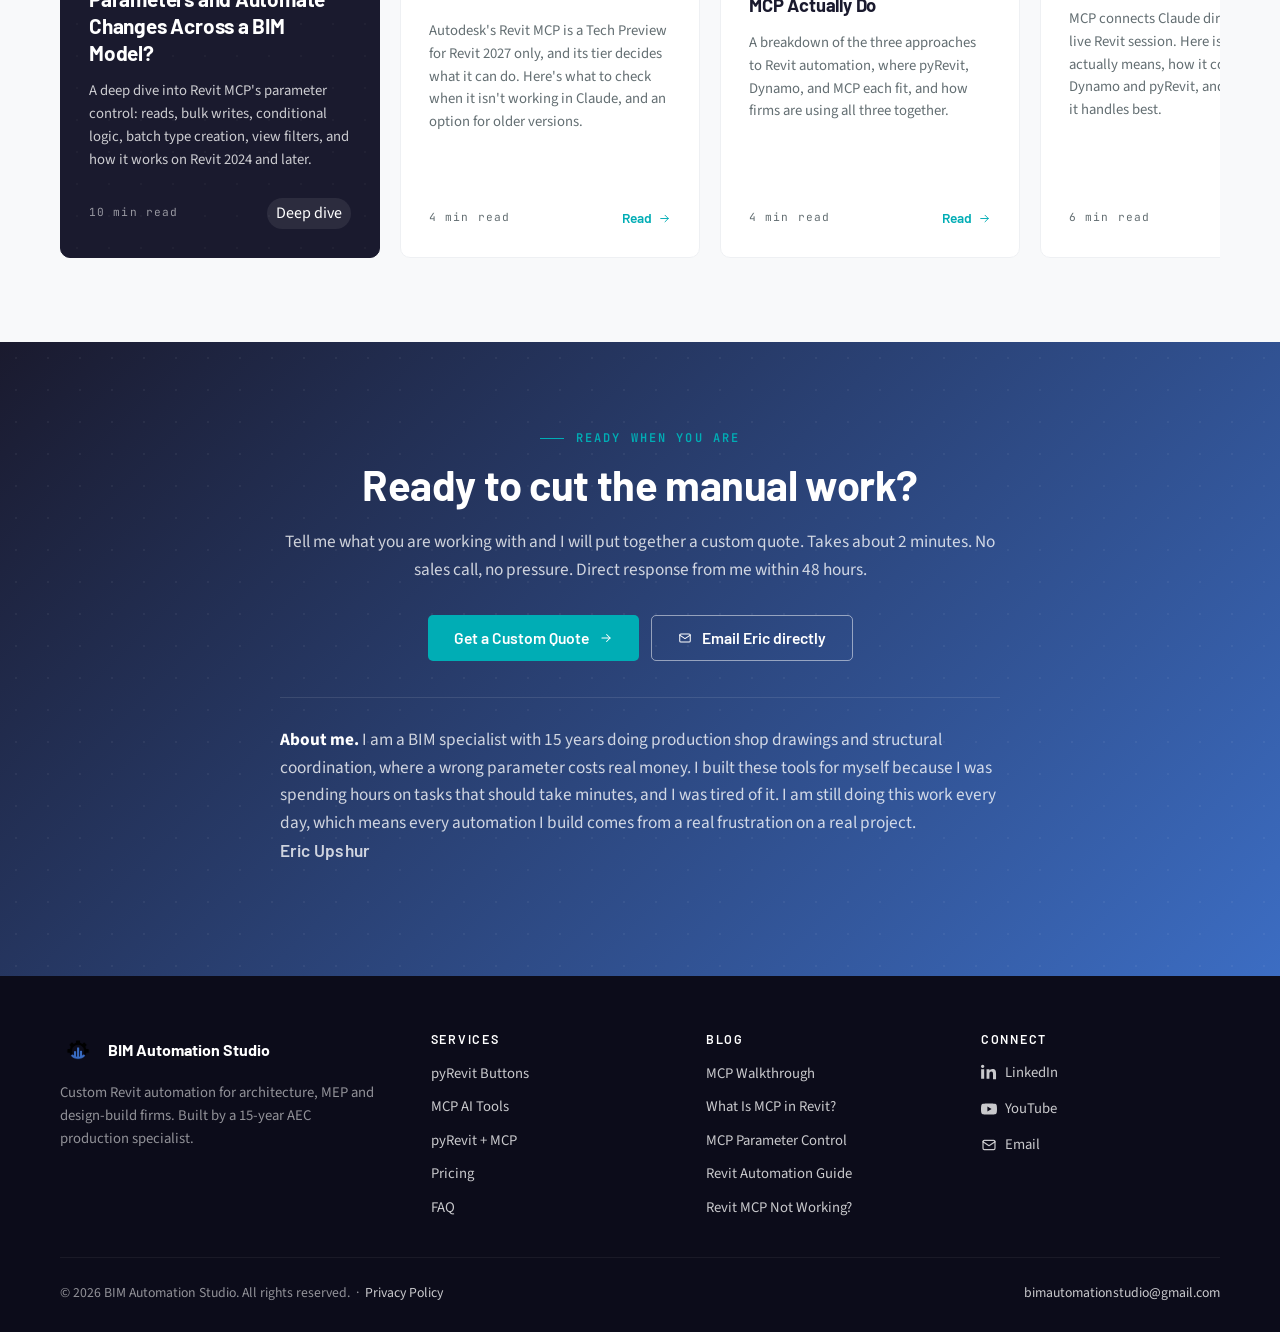
==== commit 6dc107eb: "Privacy policy corrections, custom build pricing, new pricing examples, seats, Claude account note, " ====
--- a/blog-can-mcp-control-revit-parameters.html
+++ b/blog-can-mcp-control-revit-parameters.html
@@ -7,6 +7,15 @@
 <meta name="description" content="Autodesk's Revit MCP is a Tech Preview for Revit 2027 only. Here's what bulk parameter control looks like across 100+ elements on Revit 2024 and later, and where the current limits are.">
 <link rel="icon" href="favicon.png">
 <link rel="canonical" href="https://bim-automation-studio.github.io/blog-can-mcp-control-revit-parameters.html">
+<meta property="og:type" content="article">
+<meta property="og:url" content="https://bim-automation-studio.github.io/blog-can-mcp-control-revit-parameters.html">
+<meta property="og:title" content="Can MCP Control Revit Parameters and Automate Changes Across a BIM Model? · BIM Automation Studio">
+<meta property="og:description" content="Autodesk's Revit MCP is a Tech Preview for Revit 2027 only. Here's what bulk parameter control looks like across 100+ elements on Revit 2024 and later, and where the current limits are.">
+<meta property="og:image" content="https://bim-automation-studio.github.io/assets/social-card.png">
+<meta name="twitter:card" content="summary_large_image">
+<meta name="twitter:title" content="Can MCP Control Revit Parameters and Automate Changes Across a BIM Model? · BIM Automation Studio">
+<meta name="twitter:description" content="Autodesk's Revit MCP is a Tech Preview for Revit 2027 only. Here's what bulk parameter control looks like across 100+ elements on Revit 2024 and later, and where the current limits are.">
+<meta name="twitter:image" content="https://bim-automation-studio.github.io/assets/social-card.png">
 
 <script type="application/ld+json">
 {
@@ -559,7 +568,7 @@
       <div class="article-hero__byline">
         <div class="byline__avatar">EU</div>
         <div class="byline__meta">
-          <span class="byline__name">Eric U.</span>
+          <span class="byline__name">Eric Upshur</span>
           <span class="byline__org">BIM Automation Studio</span>
         </div>
         <div class="byline__sep"></div>
@@ -797,7 +806,7 @@
     </div>
     <div class="final-cta__bio">
       <p style="margin:0"><strong>About me.</strong> I am a BIM specialist with 15 years doing production shop drawings and structural coordination, where a wrong parameter costs real money. I built these tools for myself because I was spending hours on tasks that should take minutes, and I was tired of it. I am still doing this work every day, which means every automation I build comes from a real frustration on a real project.</p>
-      <p class="final-cta__sig">Eric U.</p>
+      <p class="final-cta__sig">Eric Upshur</p>
     </div>
   </div>
 </section>
@@ -889,7 +898,7 @@
   })();
 </script>
 
-<a href="pricing.html#get-in-touch" class="floating-cta" onclick="gtag('event','cta_click',{event_category:'floating',event_label:'blog_mcp_params_floating'})">Apply for Pilot Access<span style="display:block;font-size:0.75rem;font-weight:400;opacity:0.9;margin-top:3px;white-space:normal;">1 spot remaining</span></a>
+<a href="pricing.html#get-in-touch" class="floating-cta" onclick="gtag('event','cta_click',{event_category:'floating',event_label:'blog_mcp_params_floating'})">Apply for Pilot Access</a>
 
 <script>
 (function() {
@@ -908,5 +917,6 @@
 })();
 </script>
 
+<script src="assets/bas-analytics.js" defer></script>
 </body>
 </html>
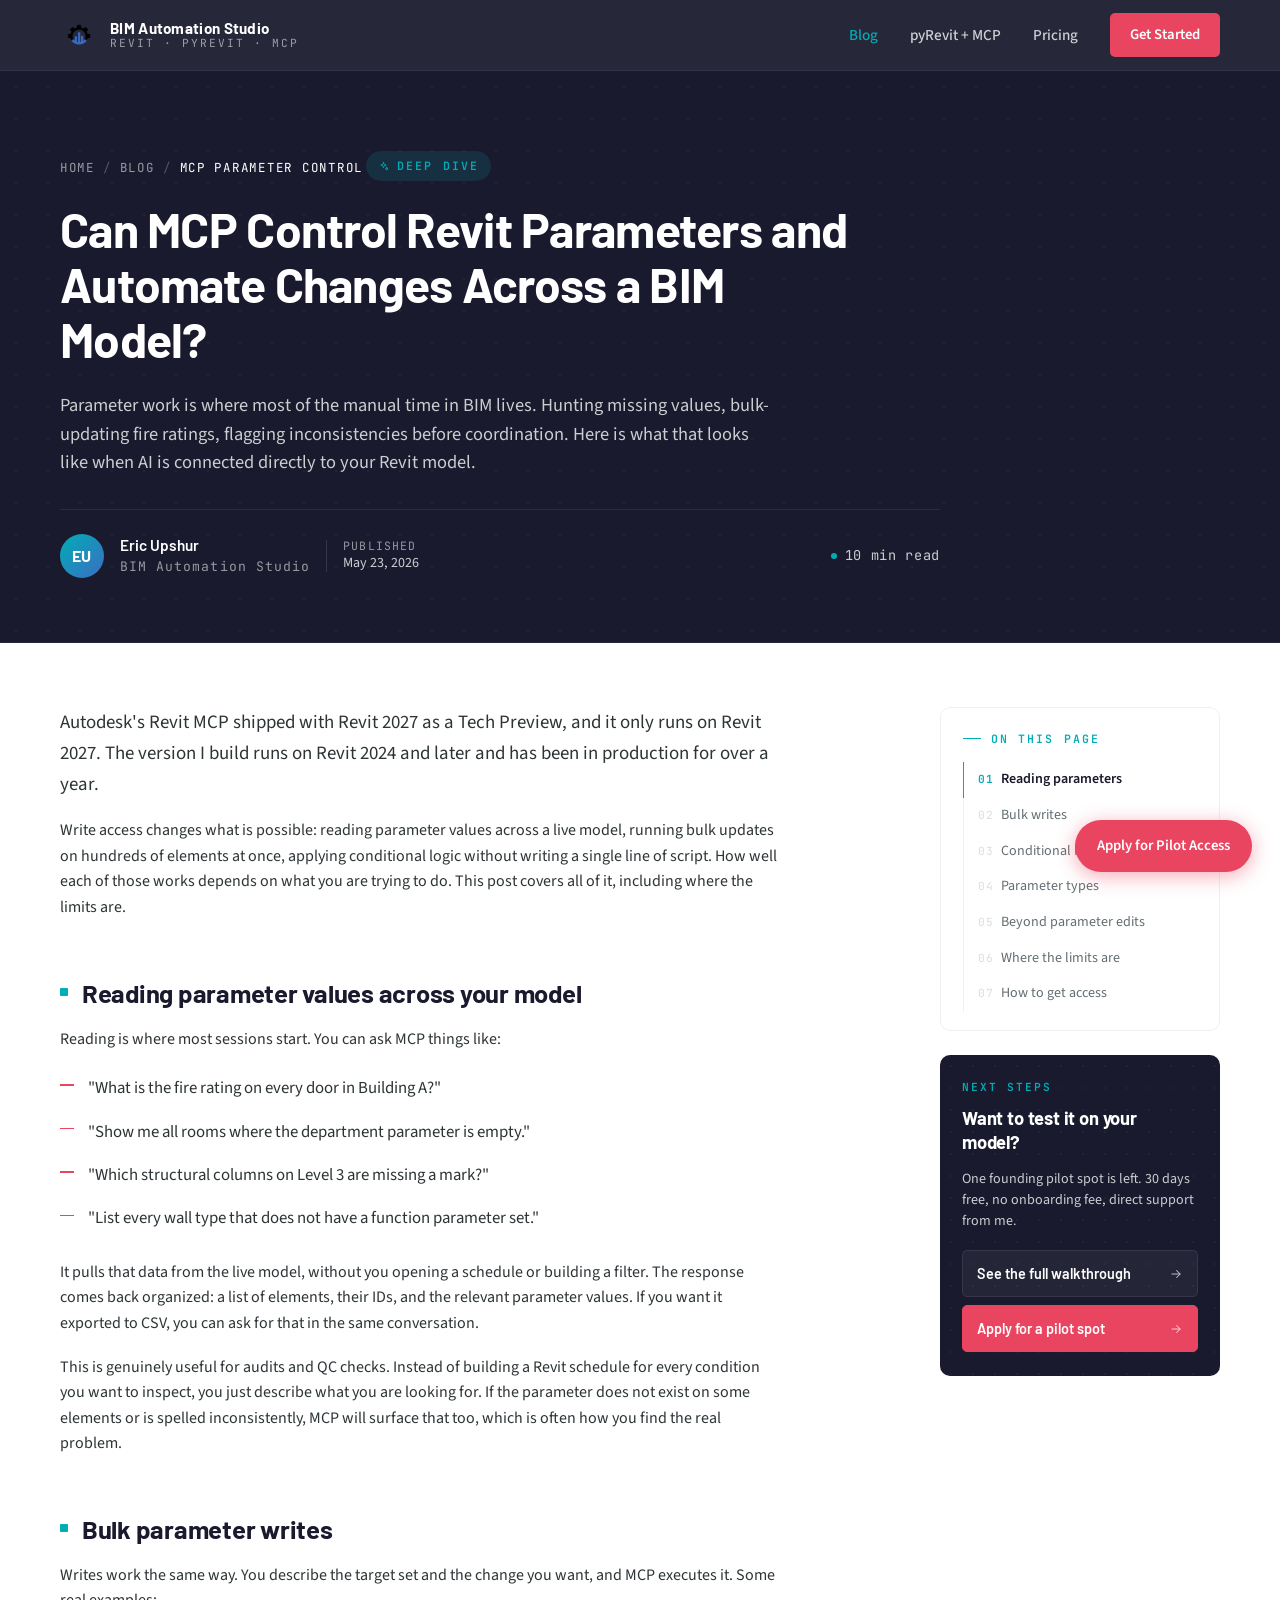
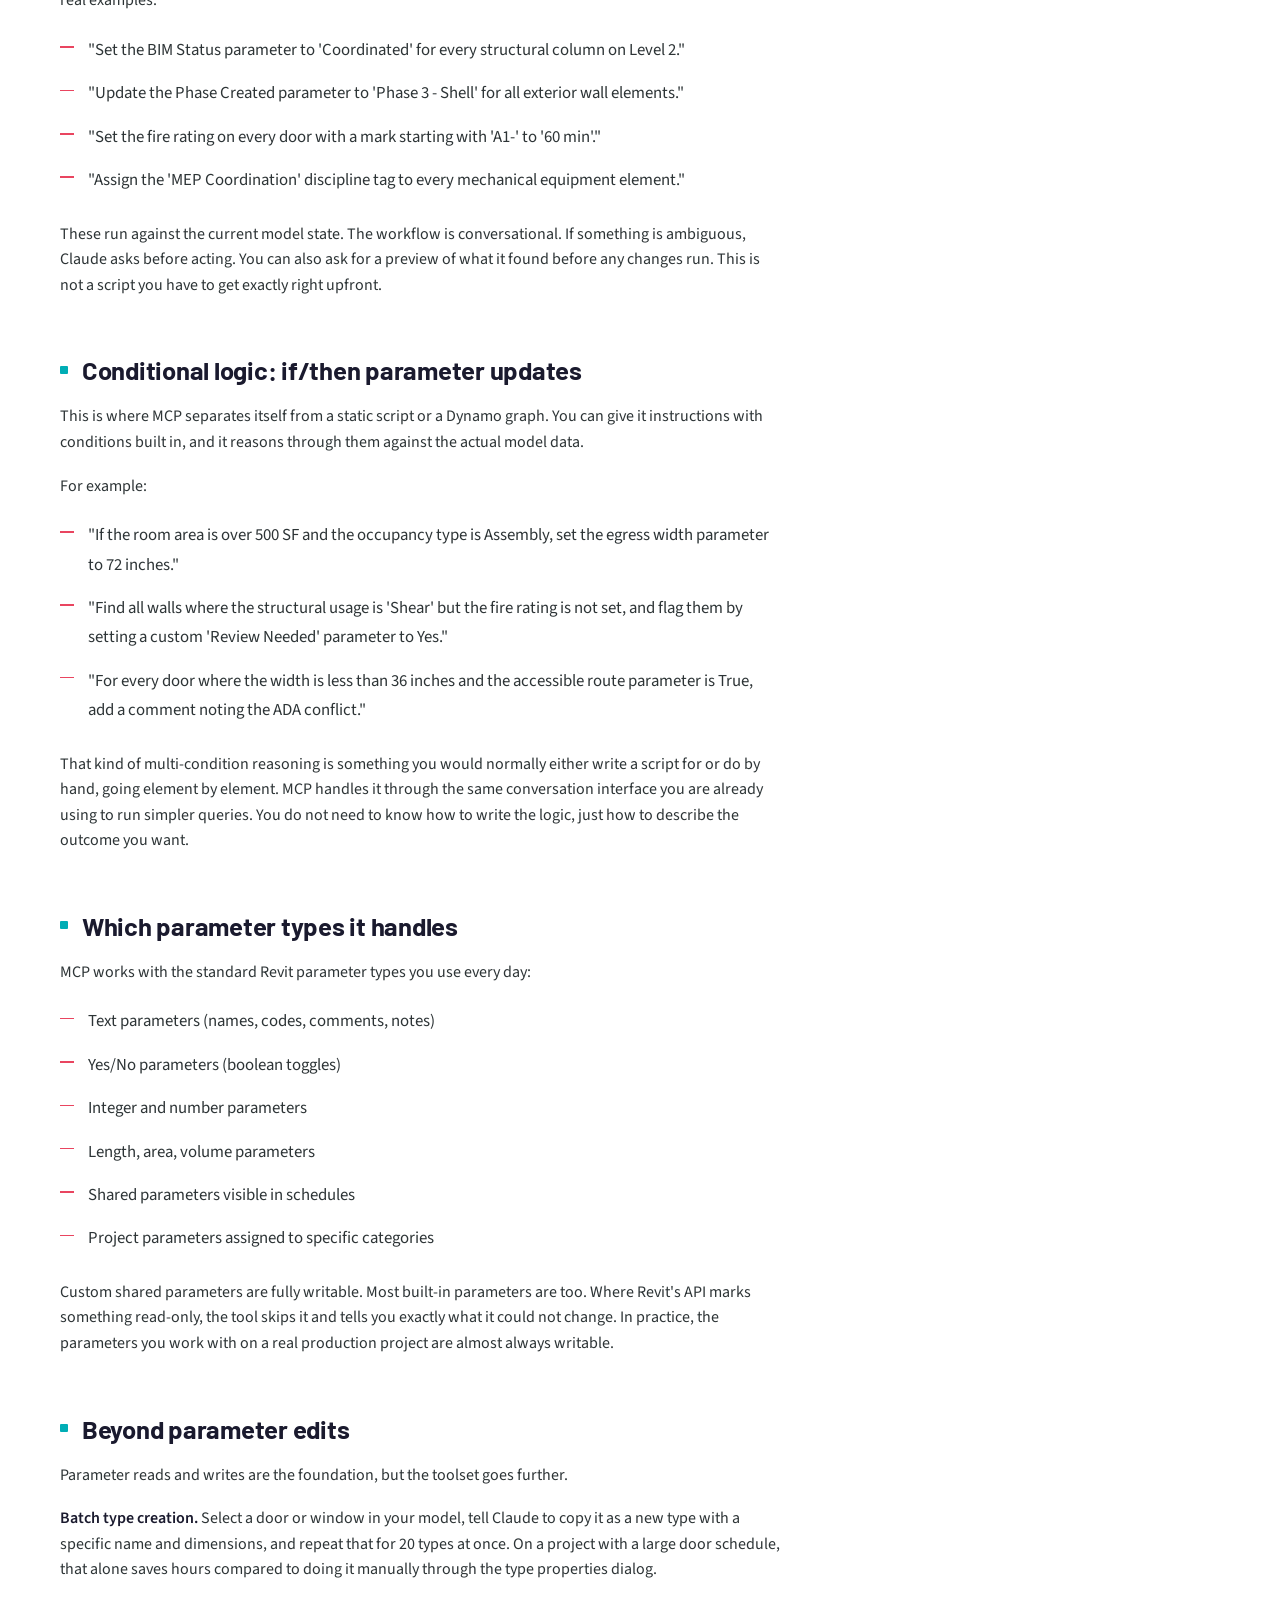
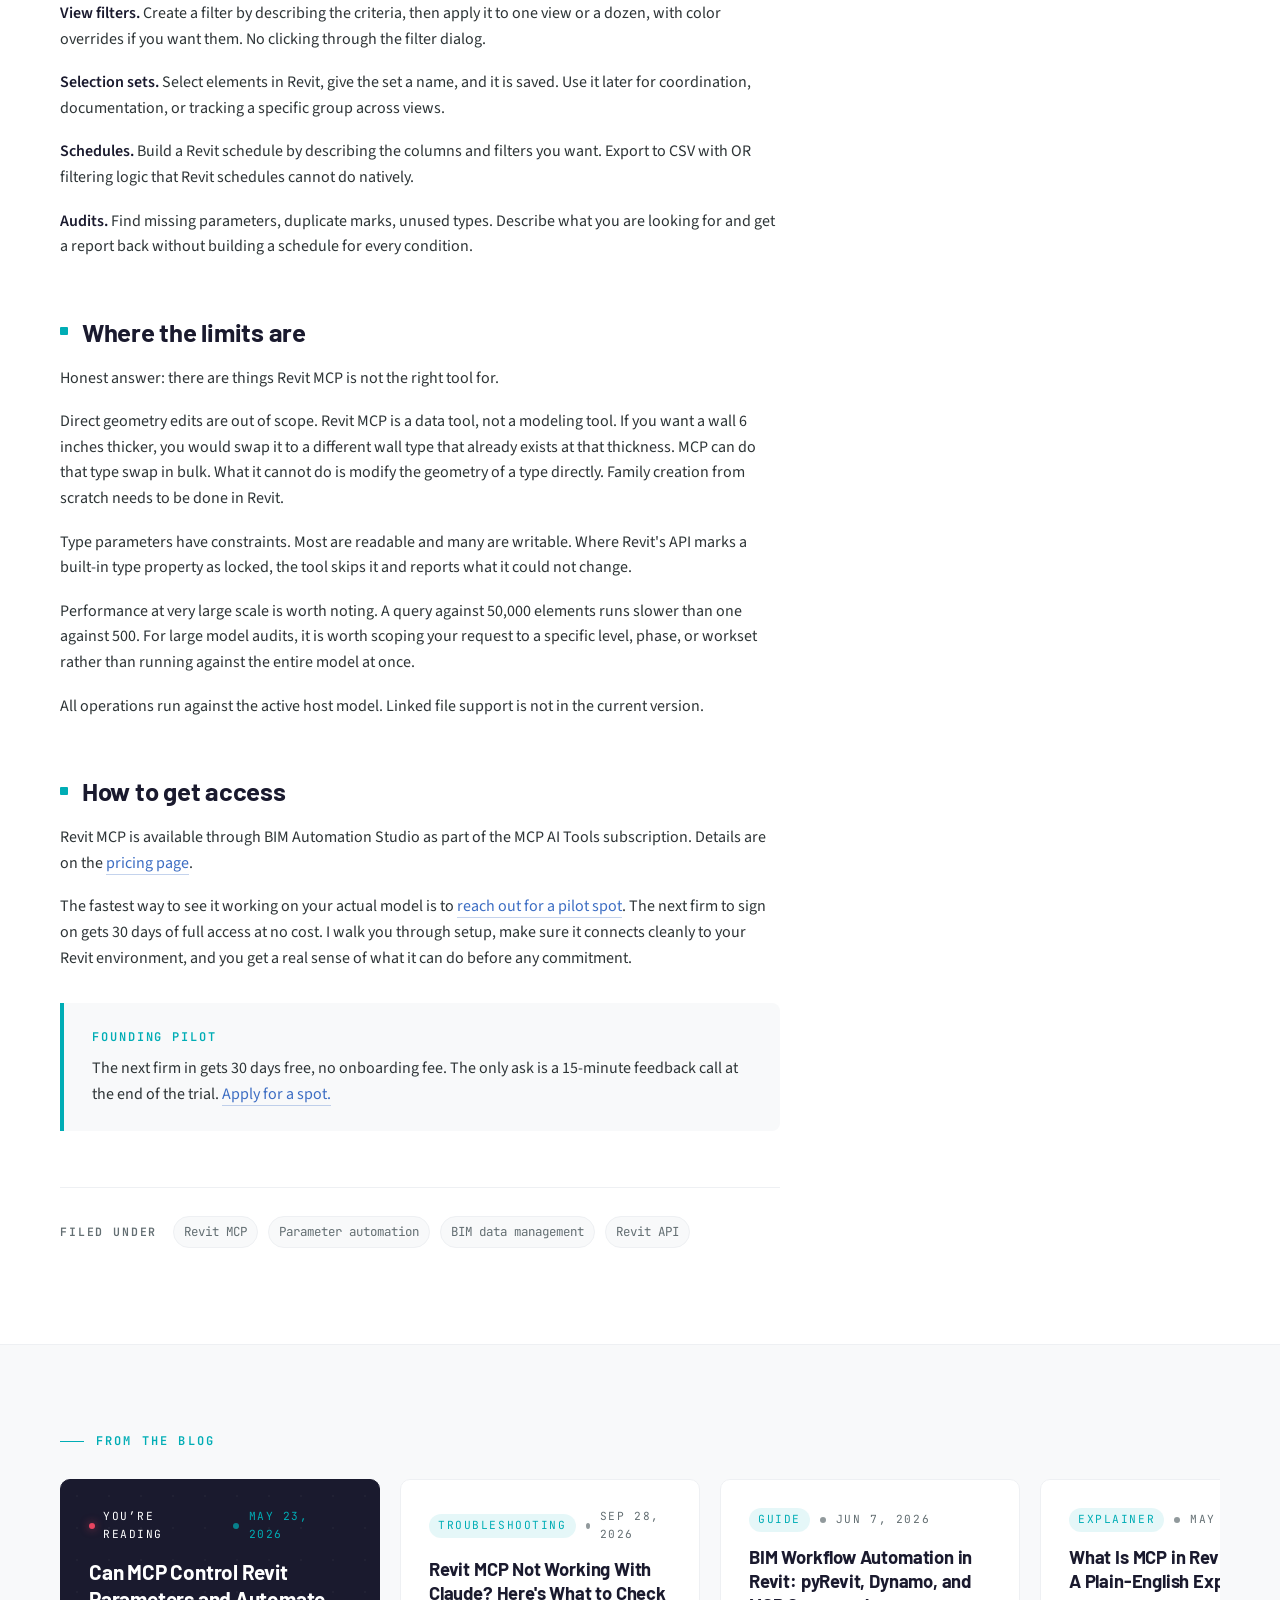
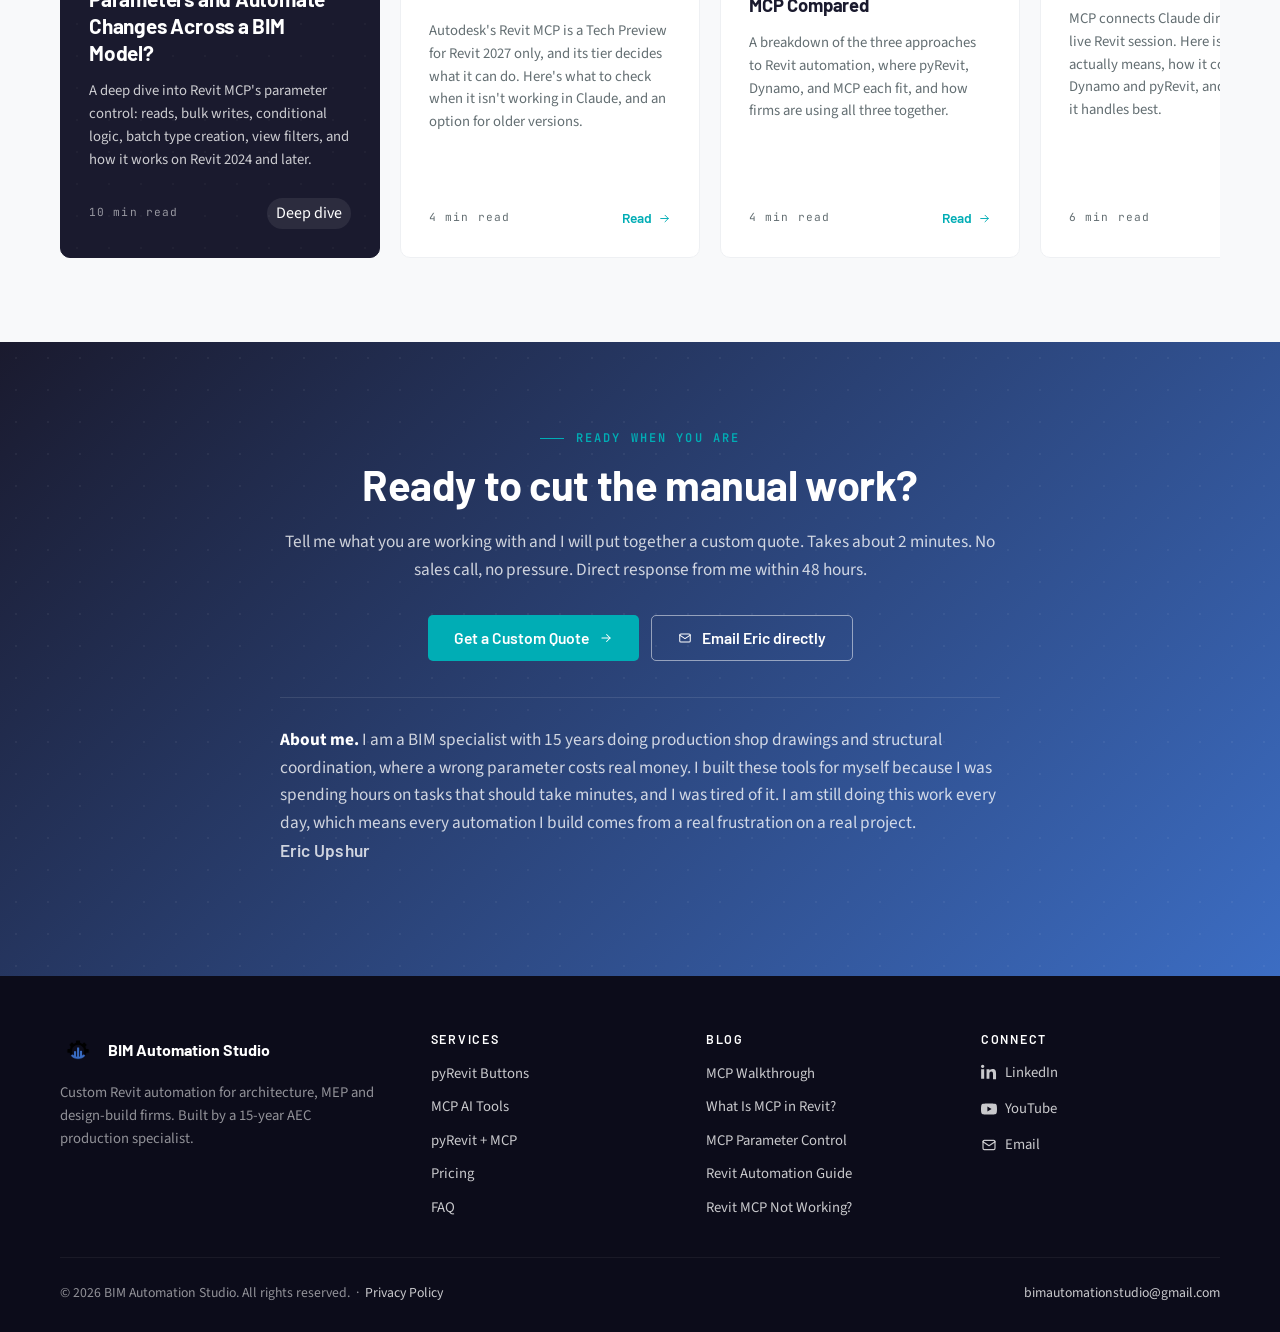
==== commit a1626d26: "Retitle Blog 4 and pyrevit-mcp, add site name, track main pricing form submits" ====
--- a/blog-can-mcp-control-revit-parameters.html
+++ b/blog-can-mcp-control-revit-parameters.html
@@ -10,6 +10,7 @@
 <meta property="og:type" content="article">
 <meta property="og:url" content="https://bim-automation-studio.github.io/blog-can-mcp-control-revit-parameters.html">
 <meta property="og:title" content="Can MCP Control Revit Parameters and Automate Changes Across a BIM Model? · BIM Automation Studio">
+<meta property="og:site_name" content="BIM Automation Studio">
 <meta property="og:description" content="Autodesk's Revit MCP is a Tech Preview for Revit 2027 only. Here's what bulk parameter control looks like across 100+ elements on Revit 2024 and later, and where the current limits are.">
 <meta property="og:image" content="https://bim-automation-studio.github.io/assets/social-card.png">
 <meta name="twitter:card" content="summary_large_image">
@@ -750,7 +751,7 @@
             <span class="post-card__meta-dot"></span>
             <span>Jun 7, 2026</span>
           </div>
-          <h3 class="post-card__title">Revit Automation in 2026: What pyRevit, Dynamo, and MCP Actually Do</h3>
+          <h3 class="post-card__title">BIM Workflow Automation in Revit: pyRevit, Dynamo, and MCP Compared</h3>
           <p class="post-card__excerpt">A breakdown of the three approaches to Revit automation, where pyRevit, Dynamo, and MCP each fit, and how firms are using all three together.</p>
           <div class="post-card__foot">
             <span class="post-card__readtime">4 min read</span>
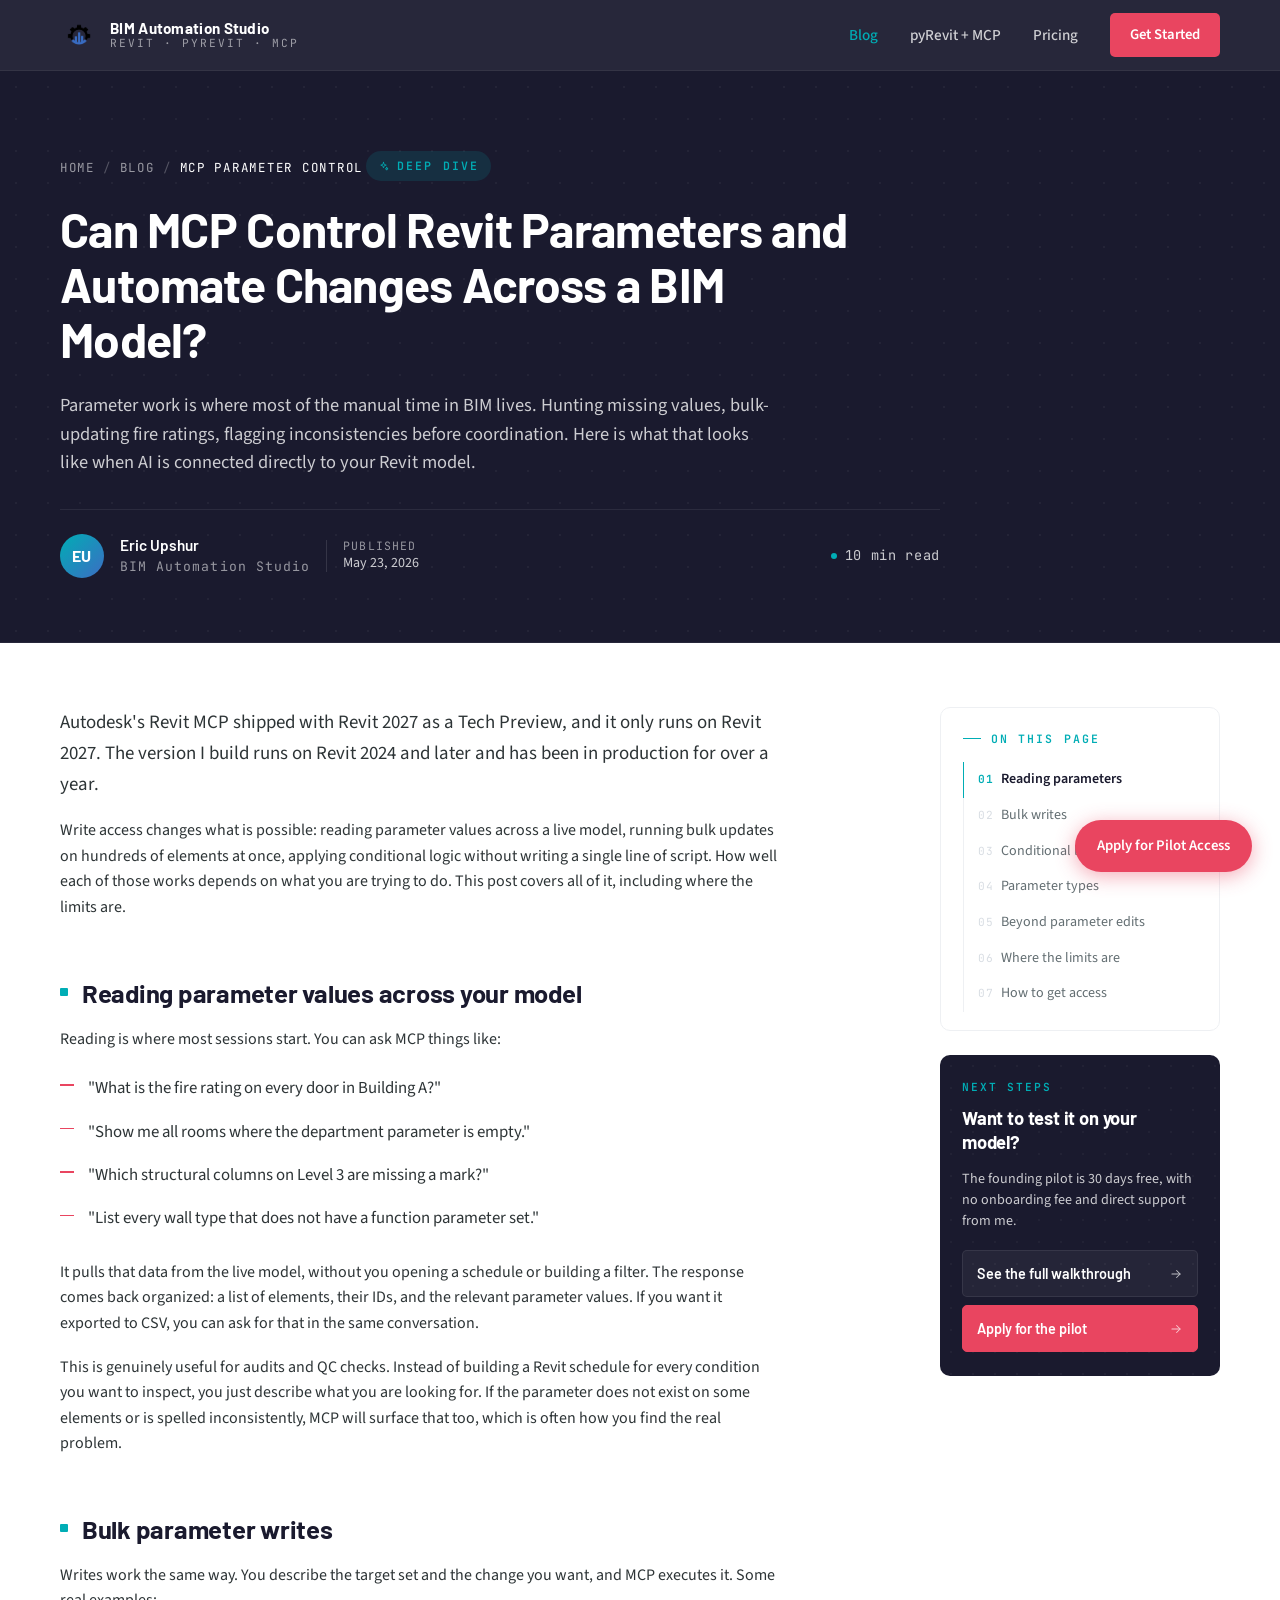
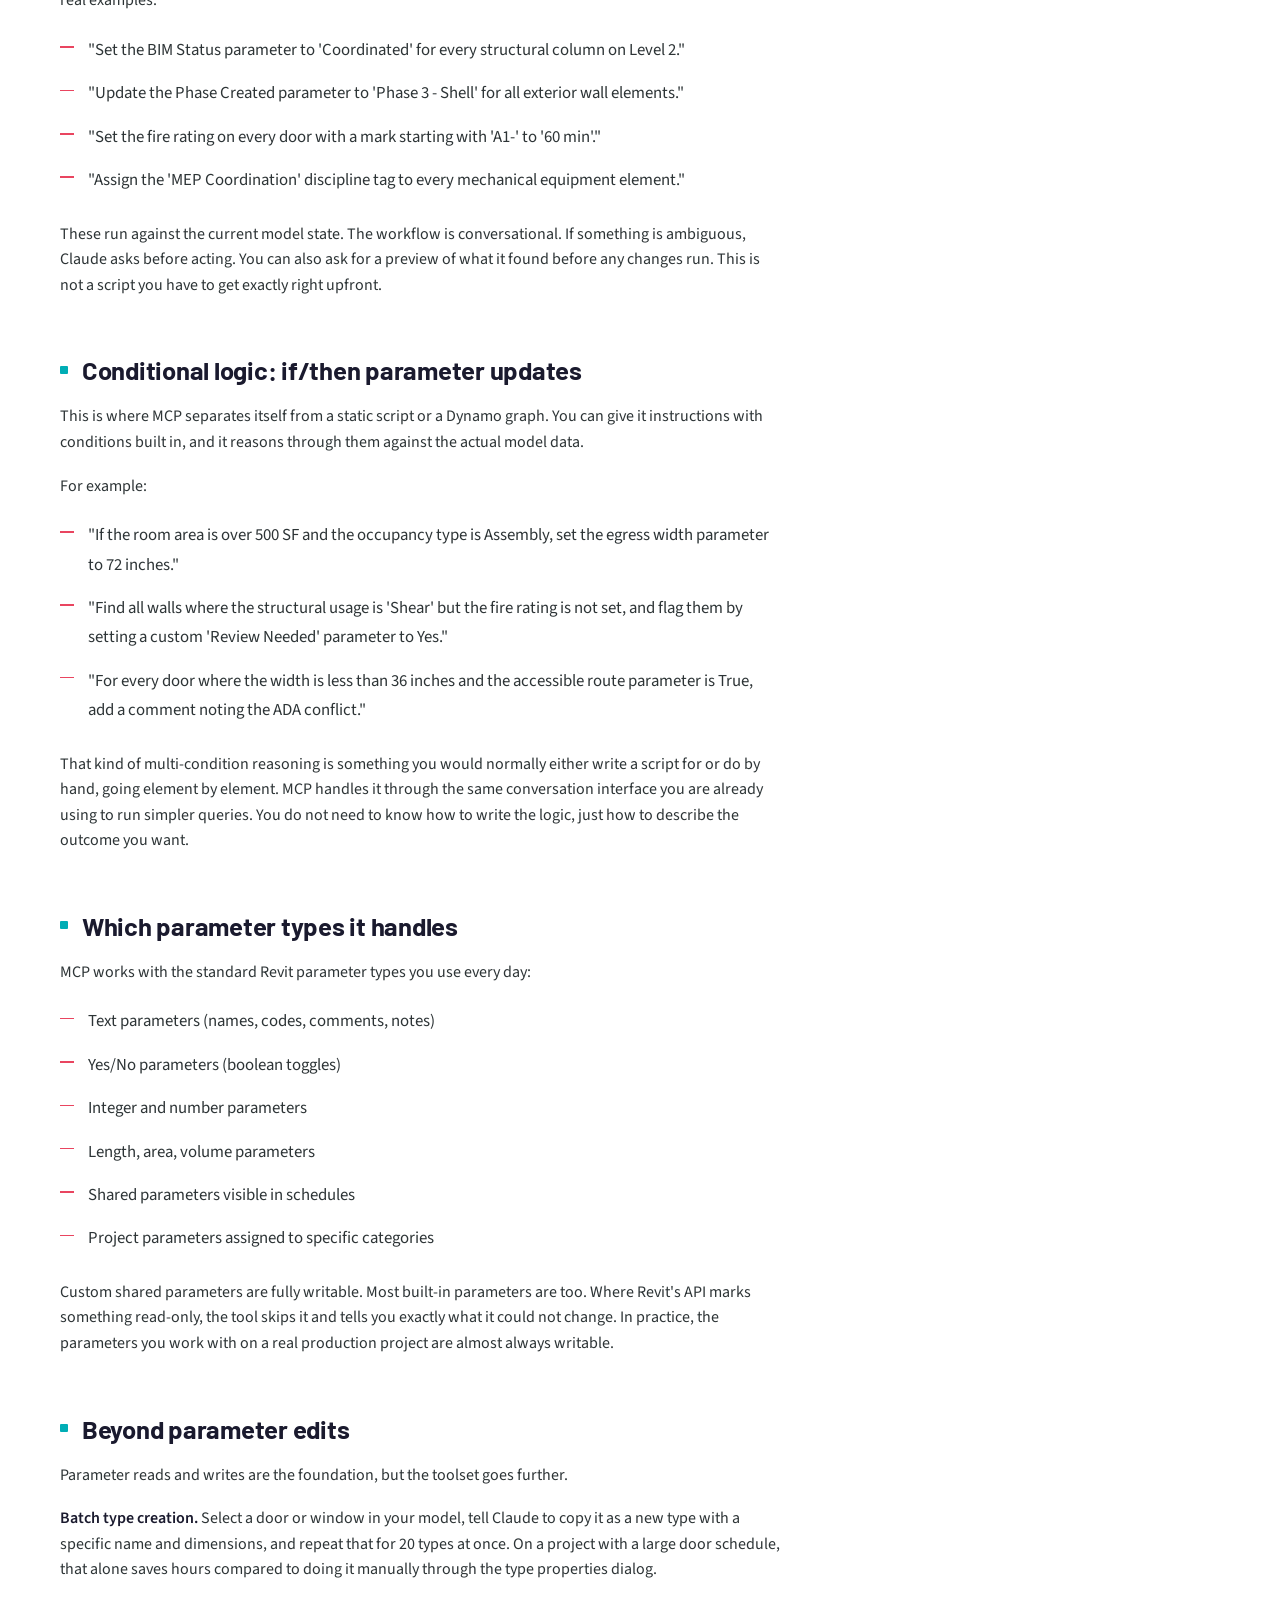
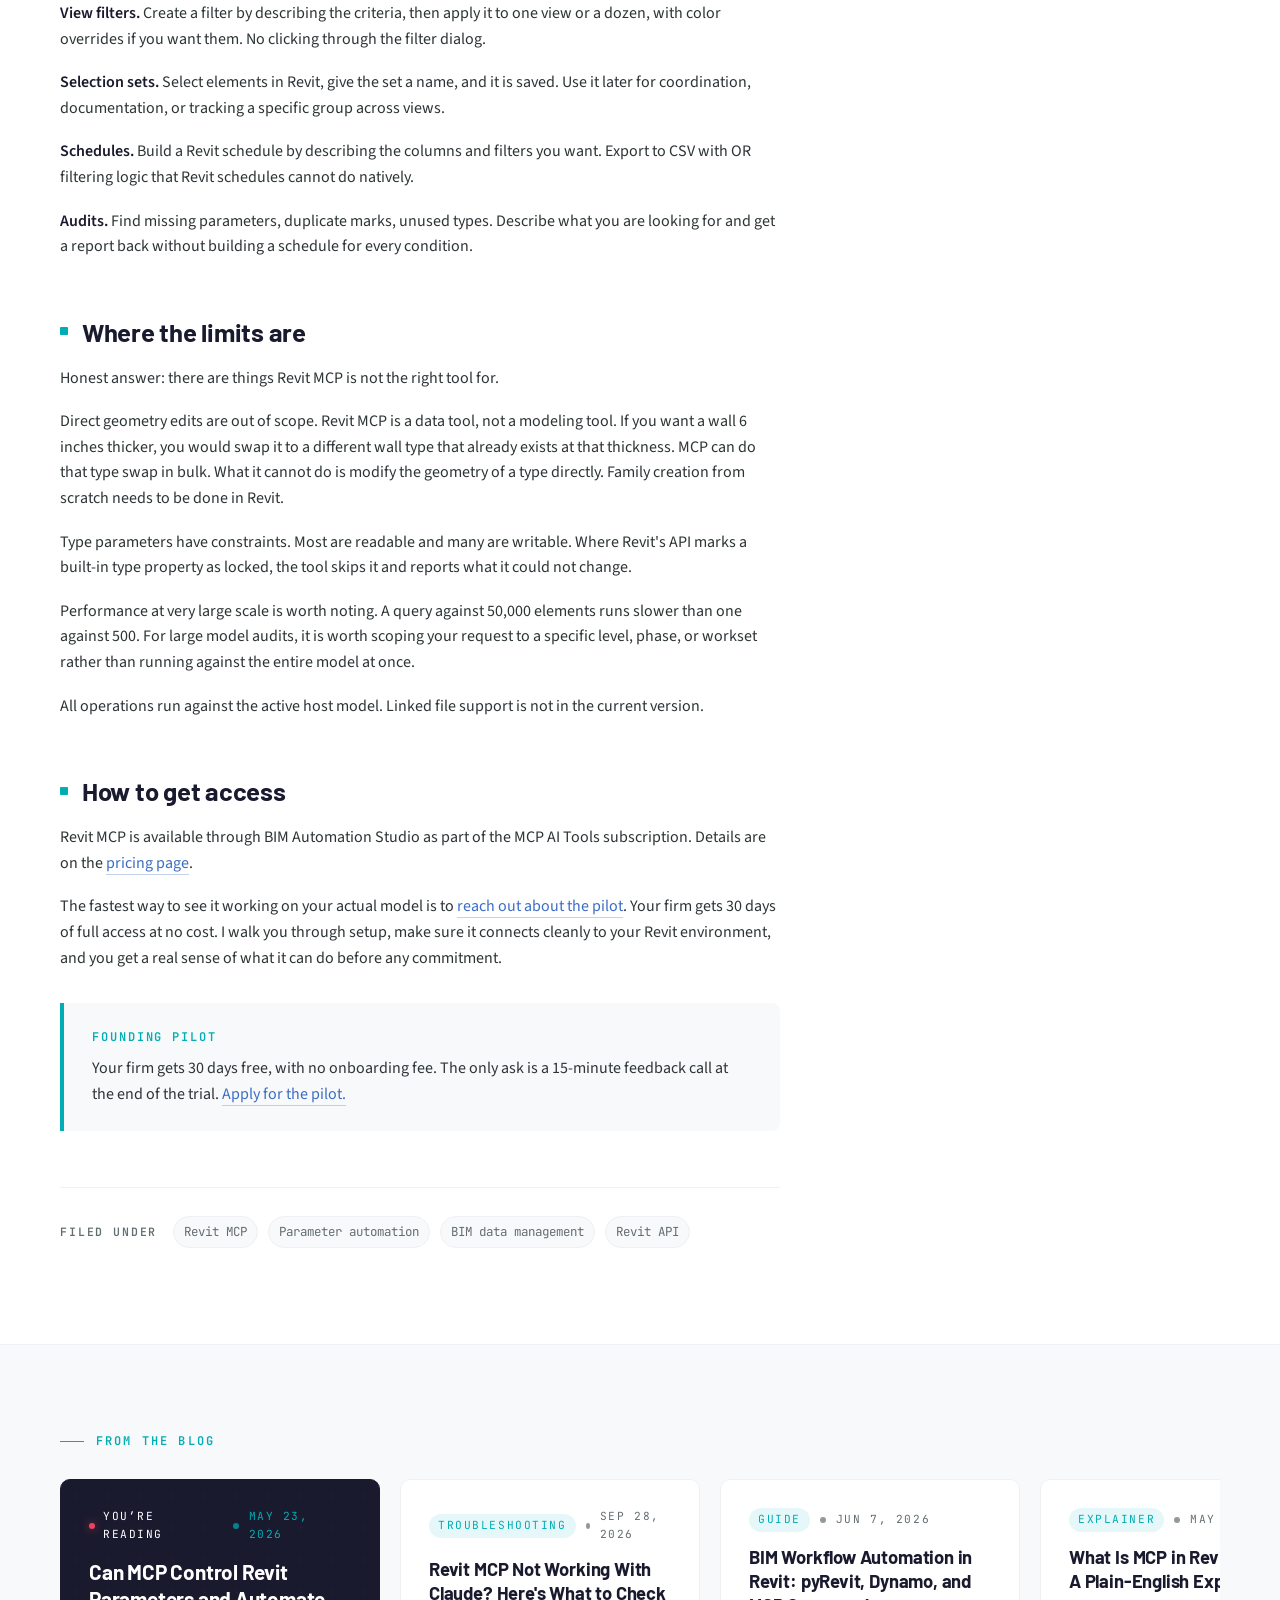
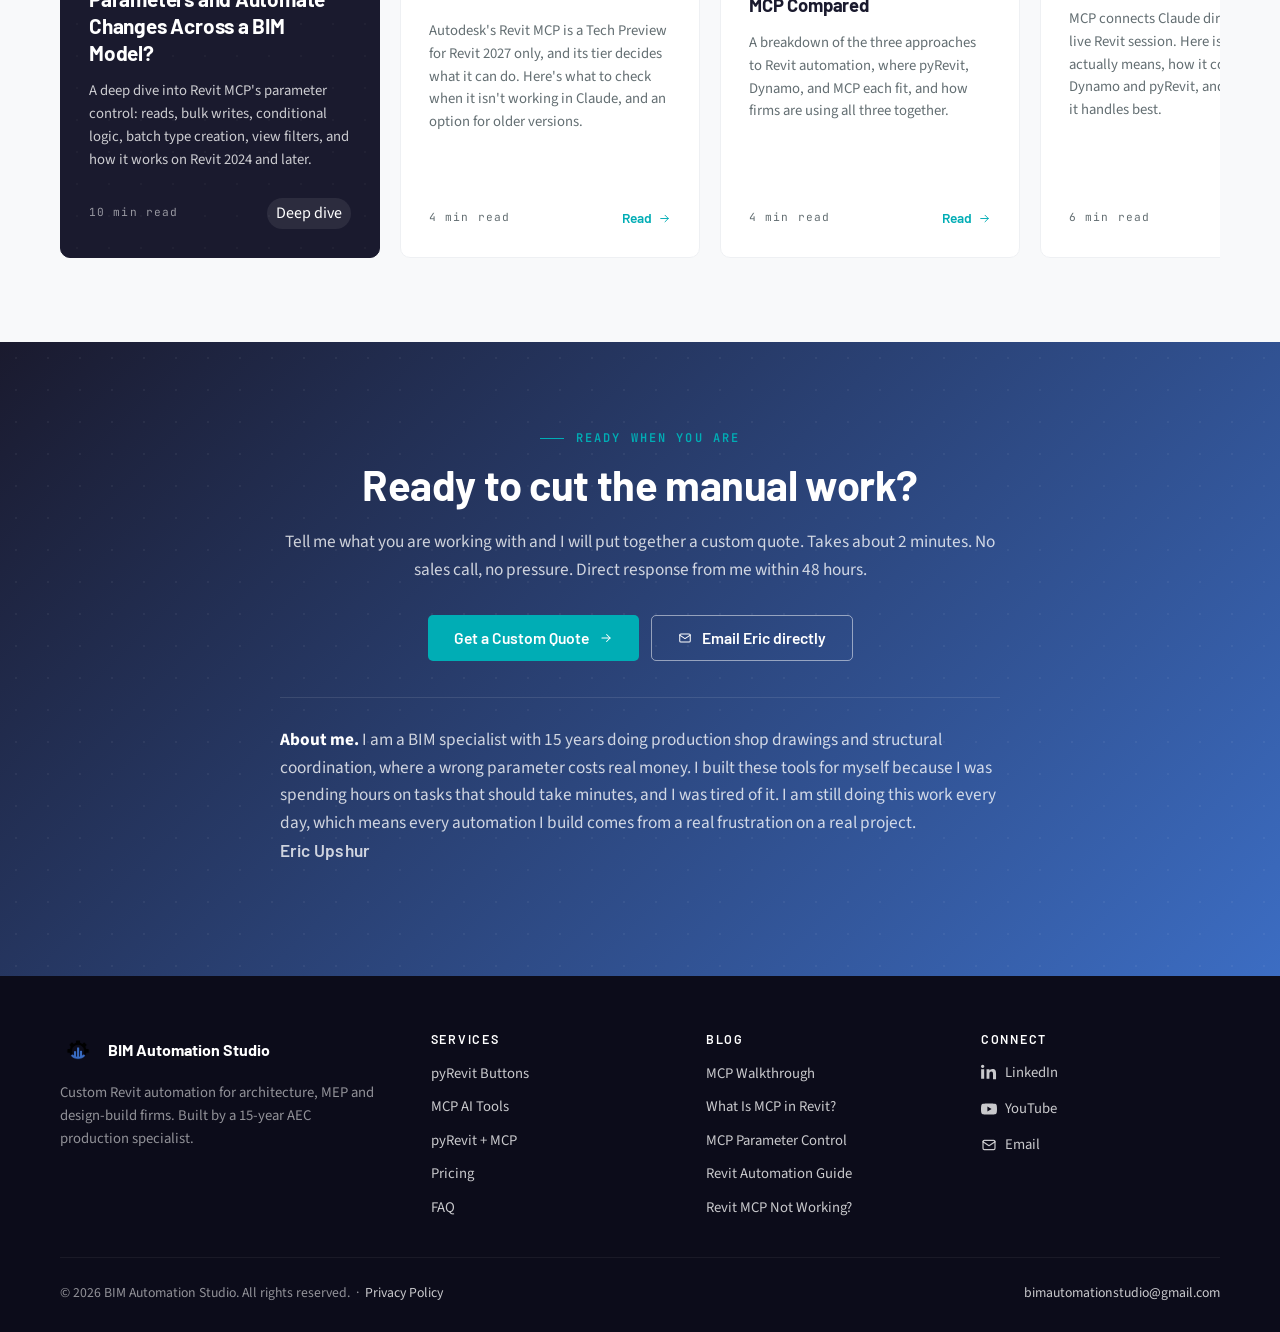
==== commit a580b069: "Remove pilot spot count, add pilot option to pricing form" ====
--- a/blog-can-mcp-control-revit-parameters.html
+++ b/blog-can-mcp-control-revit-parameters.html
@@ -653,11 +653,11 @@
 
         <h2 id="how-to-get-it">How to get access</h2>
         <p>Revit MCP is available through BIM Automation Studio as part of the MCP AI Tools subscription. Details are on the <a href="pricing.html">pricing page</a>.</p>
-        <p>The fastest way to see it working on your actual model is to <a href="pricing.html#get-in-touch">reach out for a pilot spot</a>. The next firm to sign on gets 30 days of full access at no cost. I walk you through setup, make sure it connects cleanly to your Revit environment, and you get a real sense of what it can do before any commitment.</p>
+        <p>The fastest way to see it working on your actual model is to <a href="pricing.html#get-in-touch">reach out about the pilot</a>. Your firm gets 30 days of full access at no cost. I walk you through setup, make sure it connects cleanly to your Revit environment, and you get a real sense of what it can do before any commitment.</p>
 
         <div class="article-callout">
           <div class="article-callout__label">Founding pilot</div>
-          <p>The next firm in gets 30 days free, no onboarding fee. The only ask is a 15-minute feedback call at the end of the trial. <a href="pricing.html#get-in-touch">Apply for a spot.</a></p>
+          <p>Your firm gets 30 days free, with no onboarding fee. The only ask is a 15-minute feedback call at the end of the trial. <a href="pricing.html#get-in-touch">Apply for the pilot.</a></p>
         </div>
 
         <div class="article-tags">
@@ -687,14 +687,14 @@
         <div class="cta-card">
           <div class="cta-card__label">Next steps</div>
           <h3>Want to test it on your model?</h3>
-          <p>One founding pilot spot is left. 30 days free, no onboarding fee, direct support from me.</p>
+          <p>The founding pilot is 30 days free, with no onboarding fee and direct support from me.</p>
           <div class="cta-card__actions">
             <a href="blog-revit-mcp-natural-language-control.html" class="cta-card__action">
               <span>See the full walkthrough</span>
               <svg class="ic"><use href="#i-arrow-right"/></svg>
             </a>
             <a href="pricing.html#get-in-touch" class="cta-card__action cta-card__action--primary">
-              <span>Apply for a pilot spot</span>
+              <span>Apply for the pilot</span>
               <svg class="ic"><use href="#i-arrow-right"/></svg>
             </a>
           </div>
